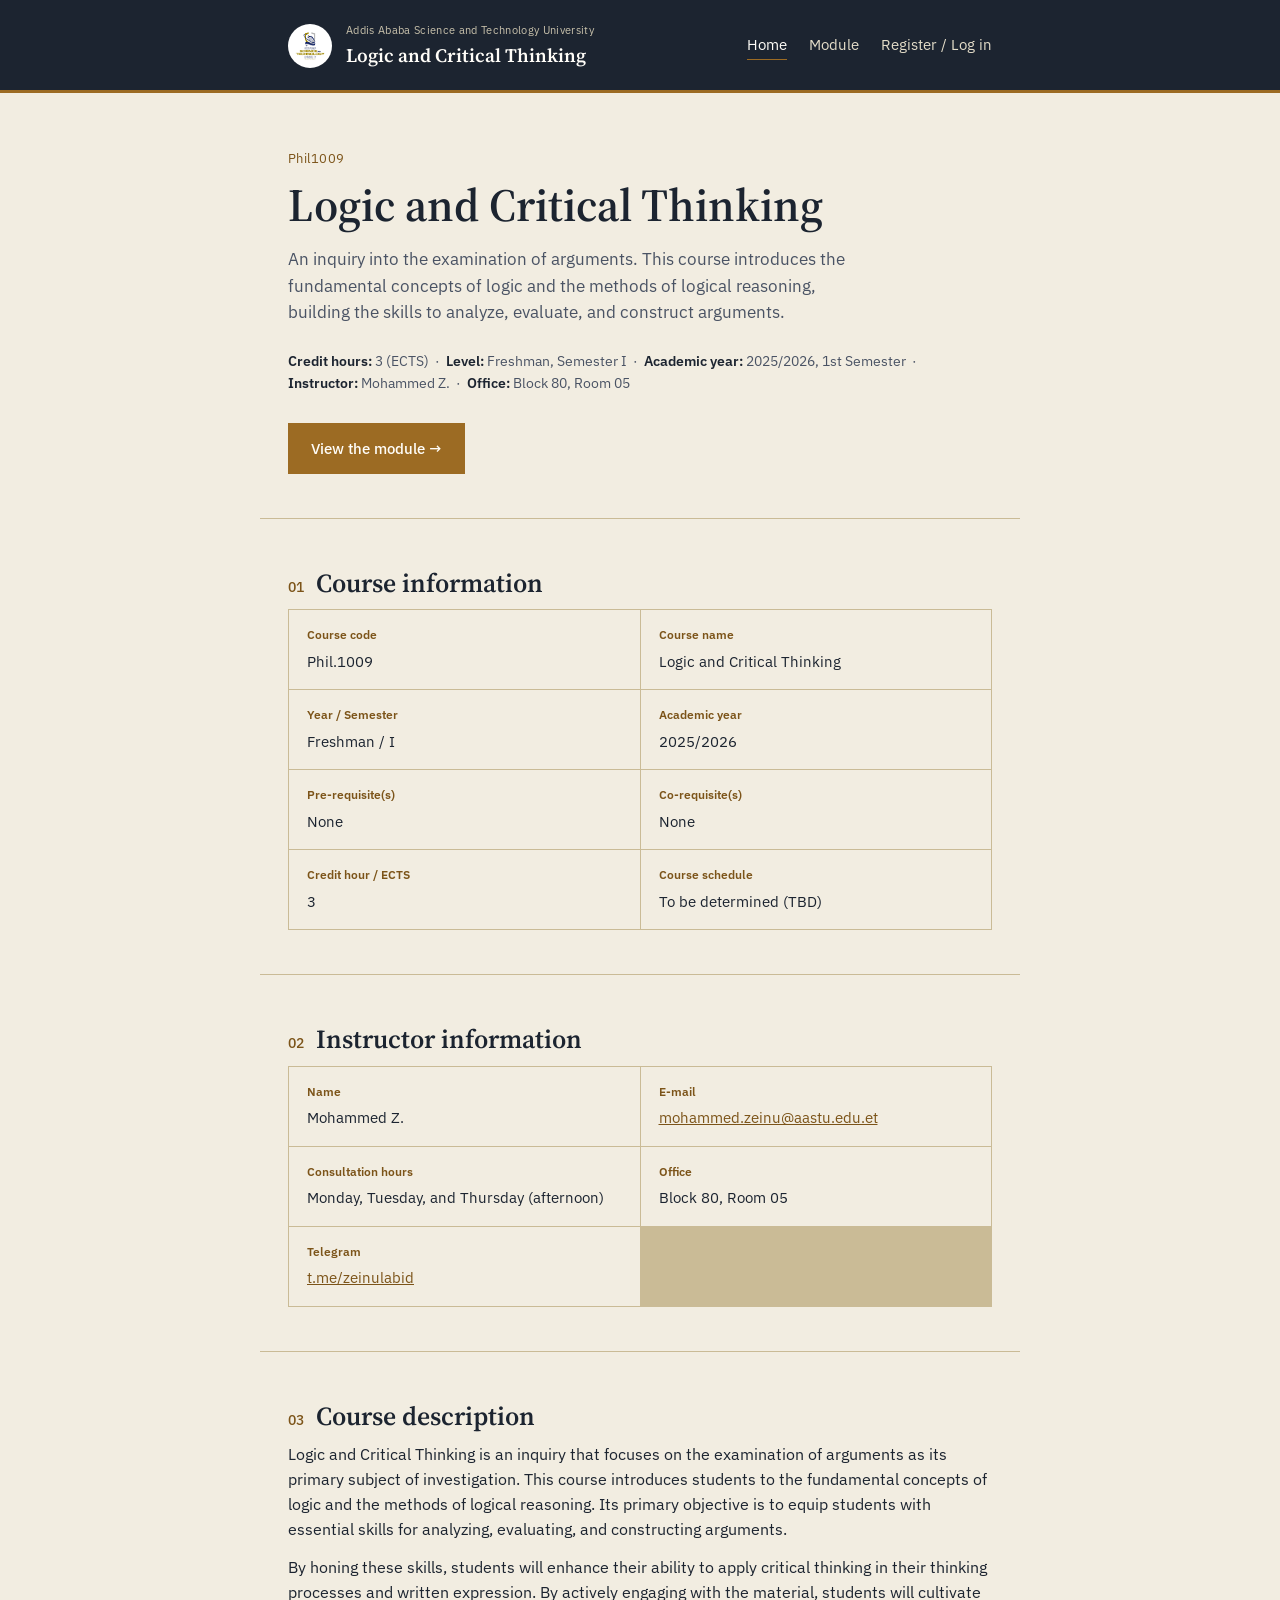
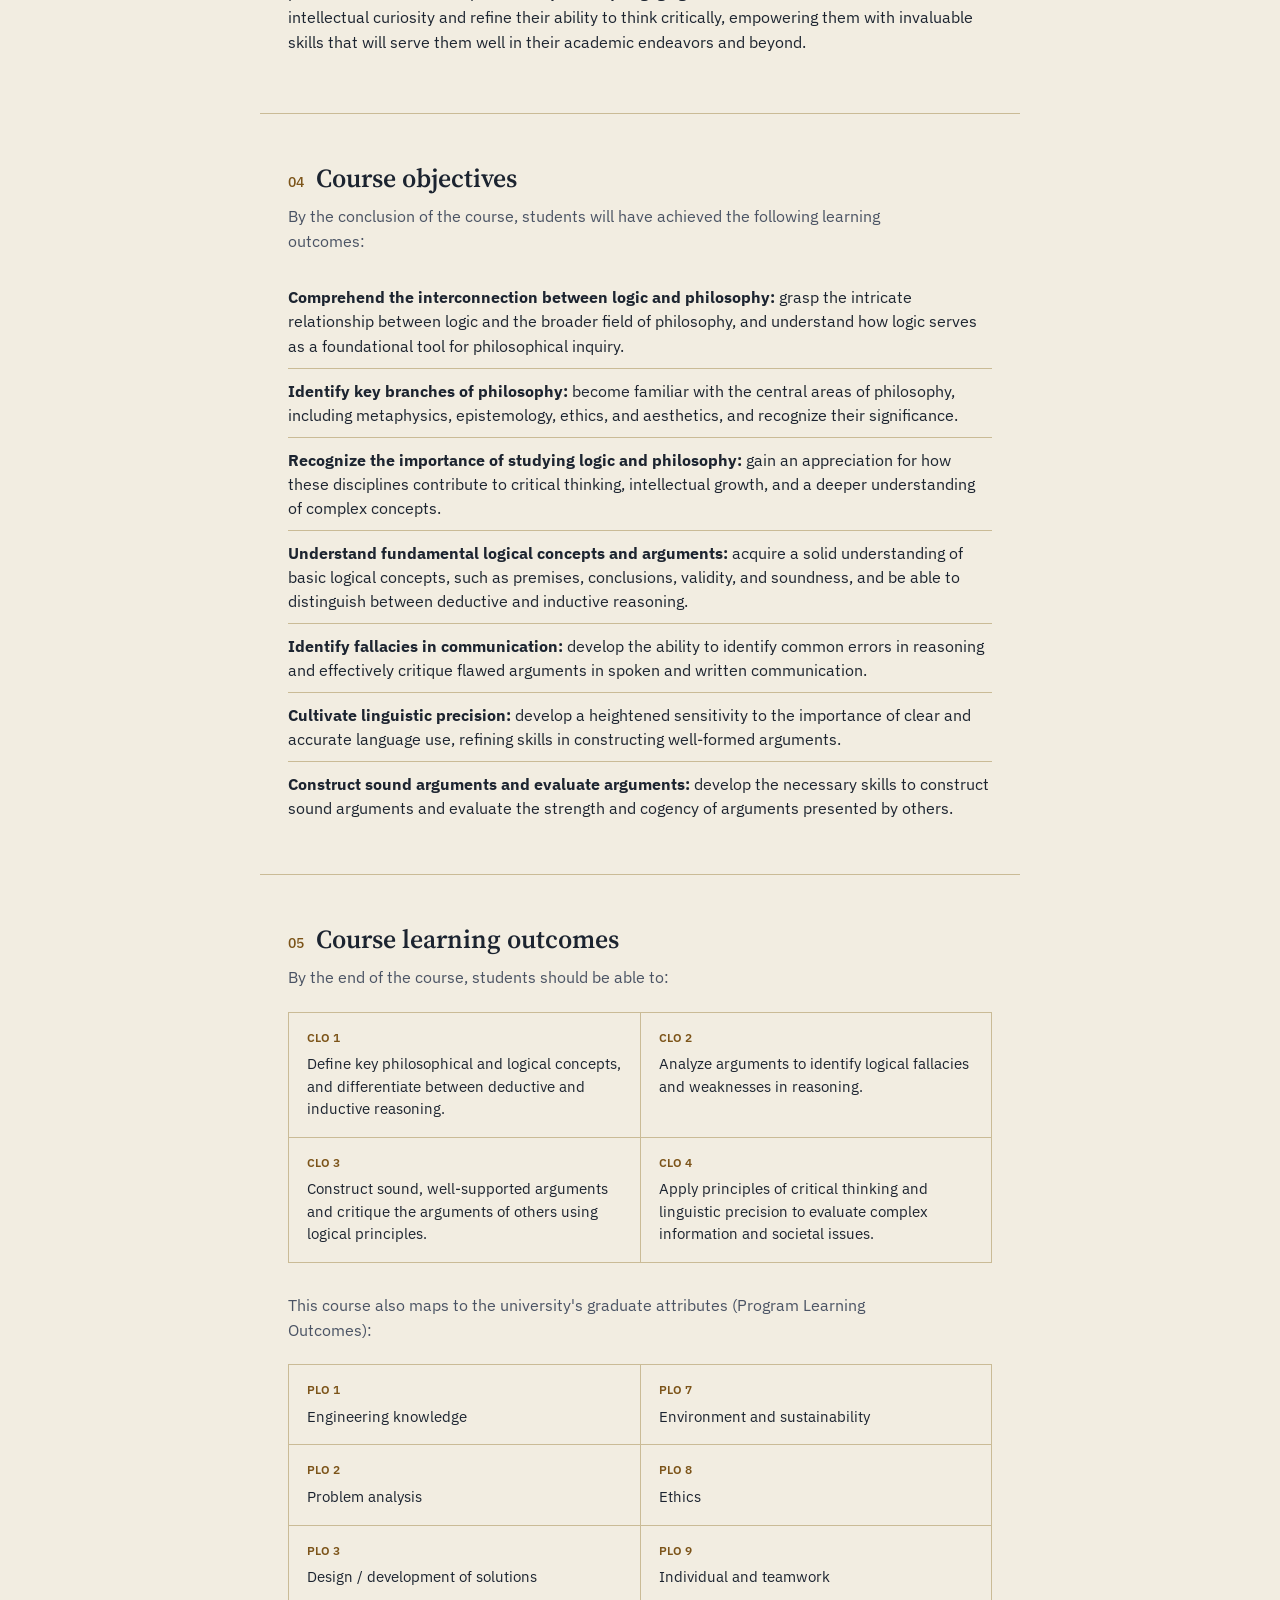
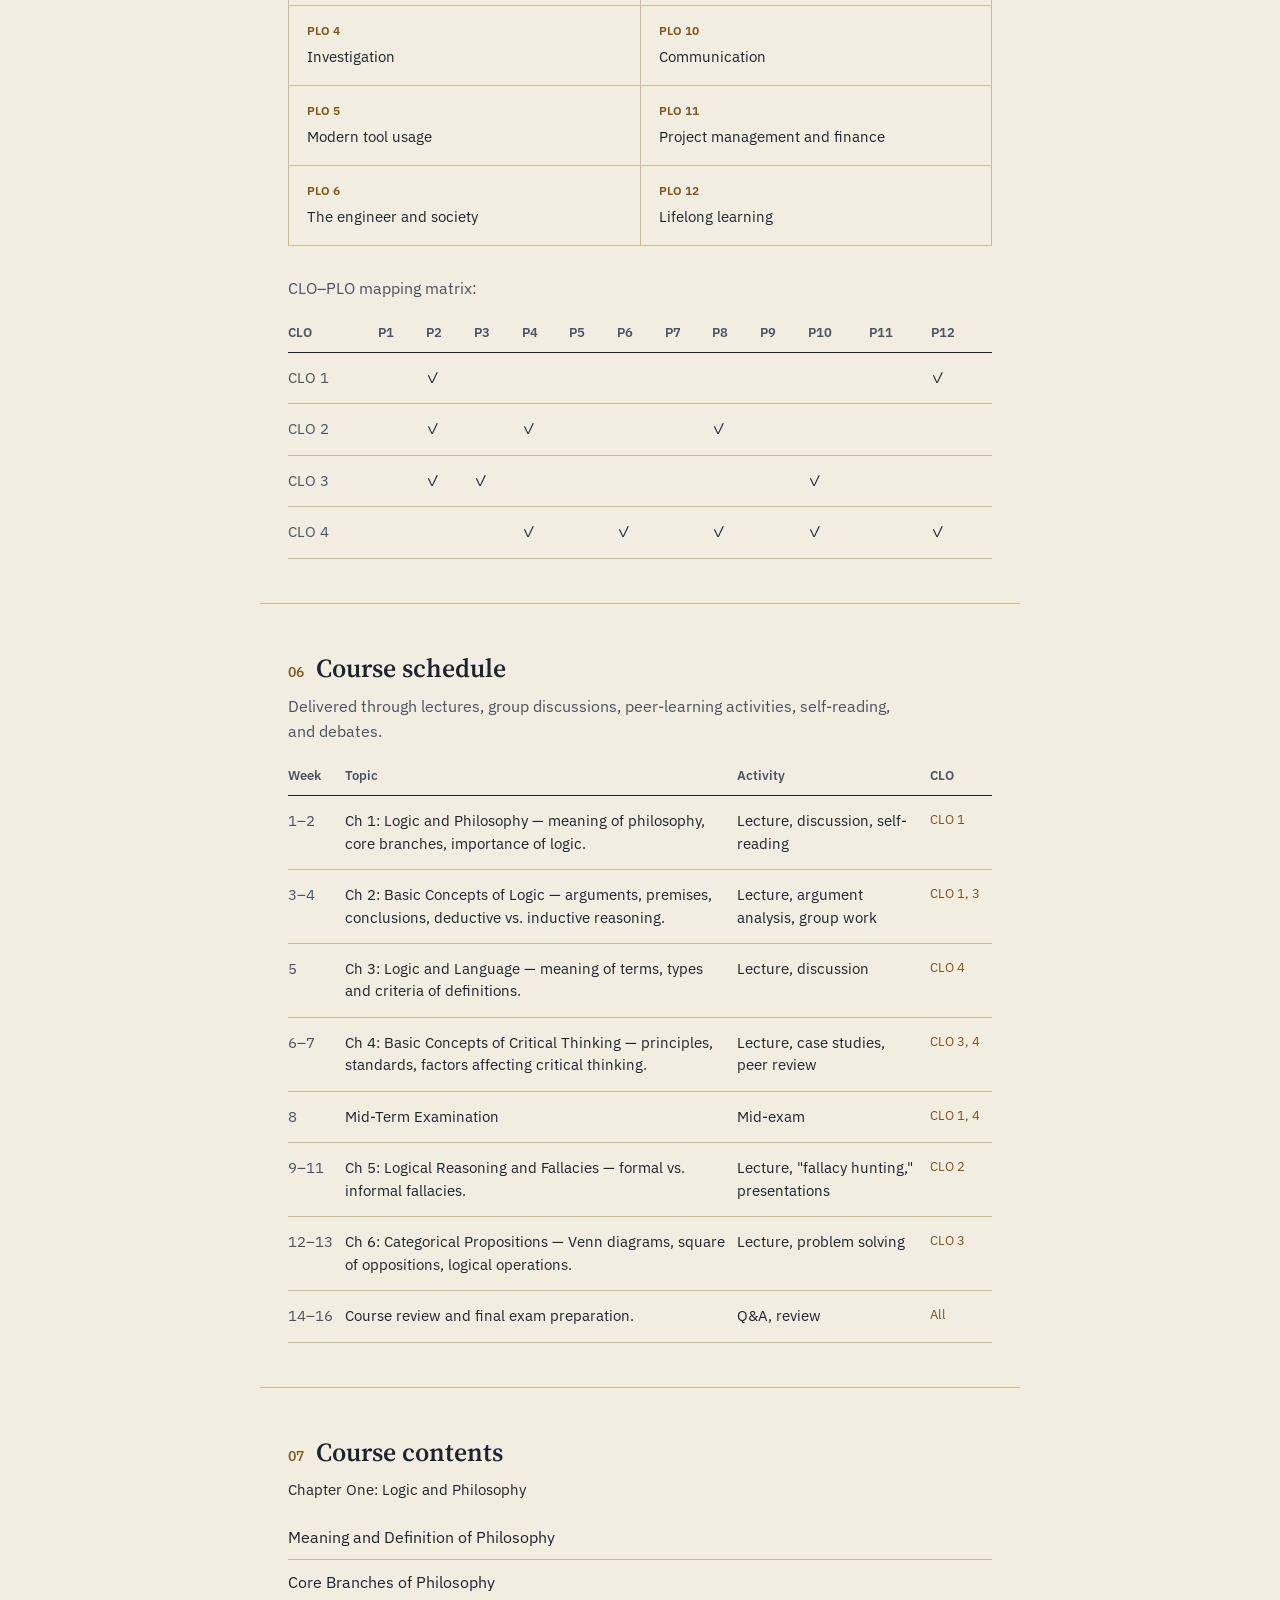
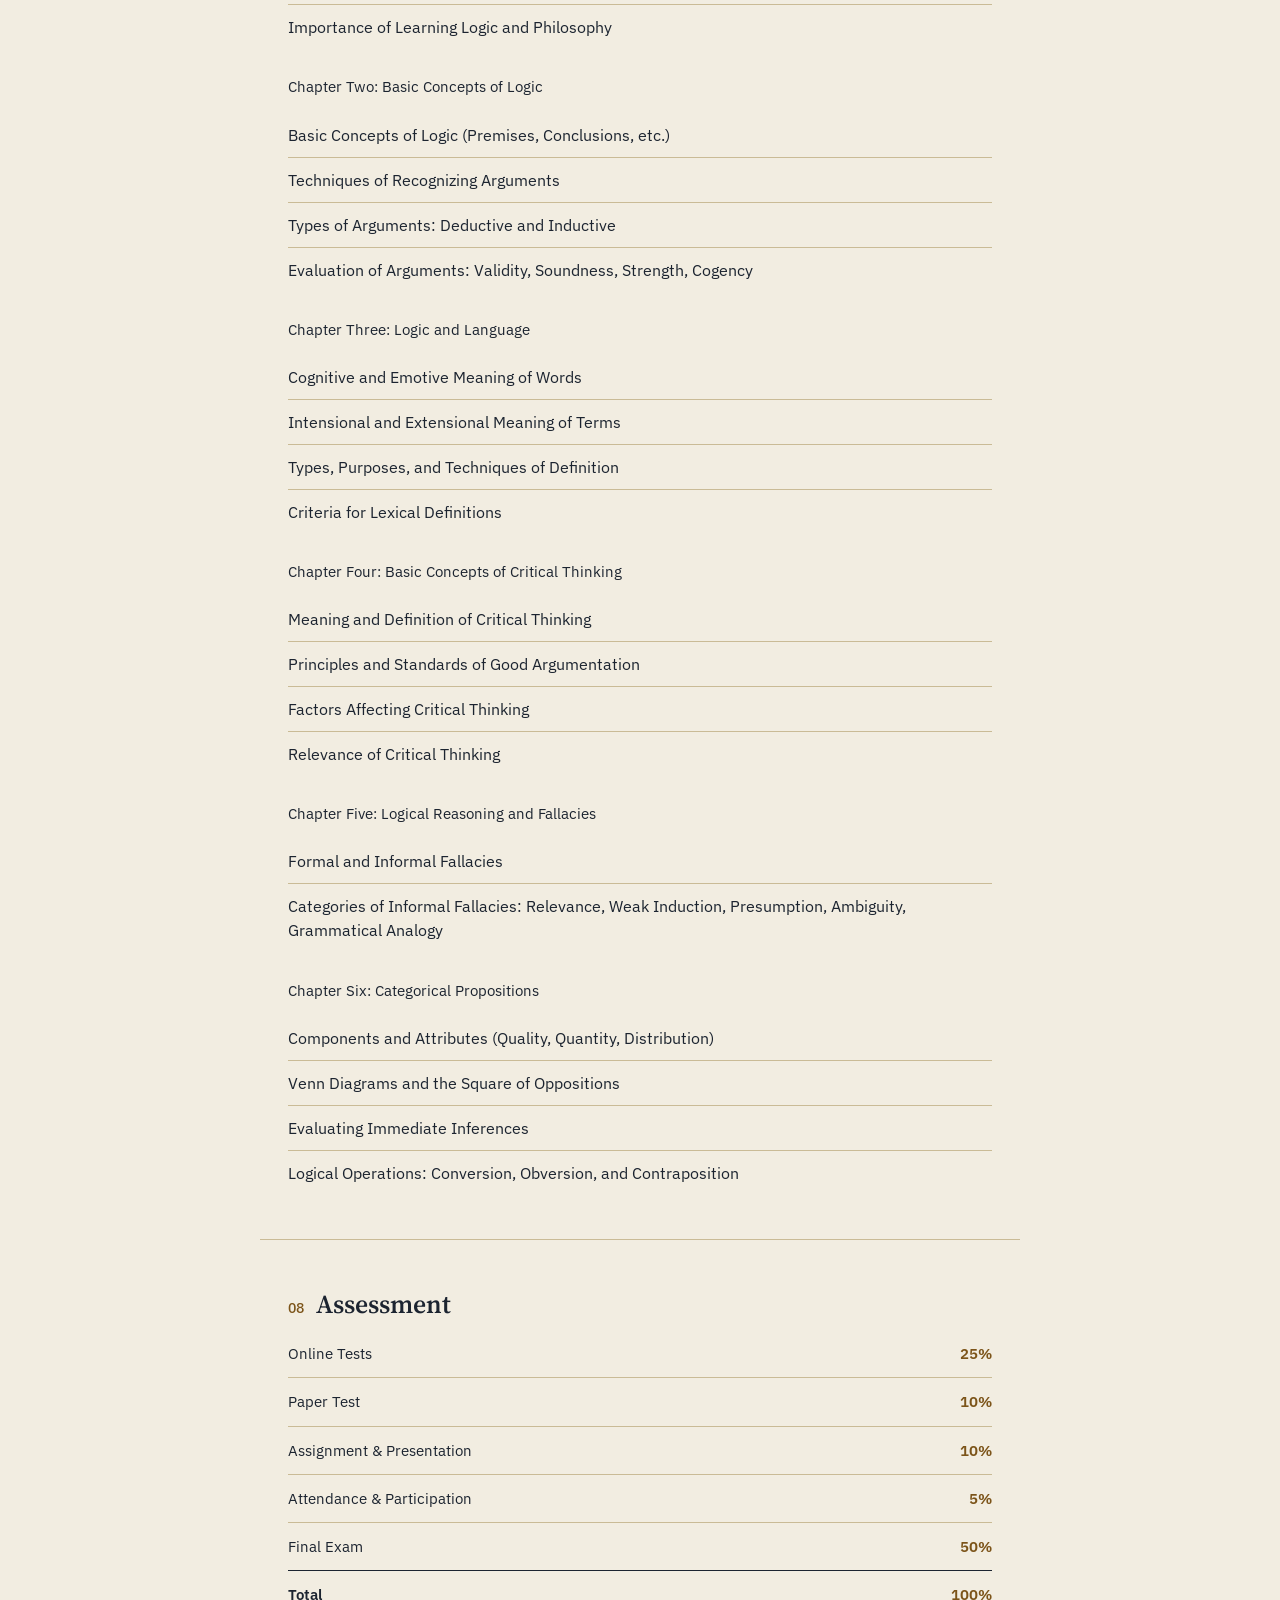
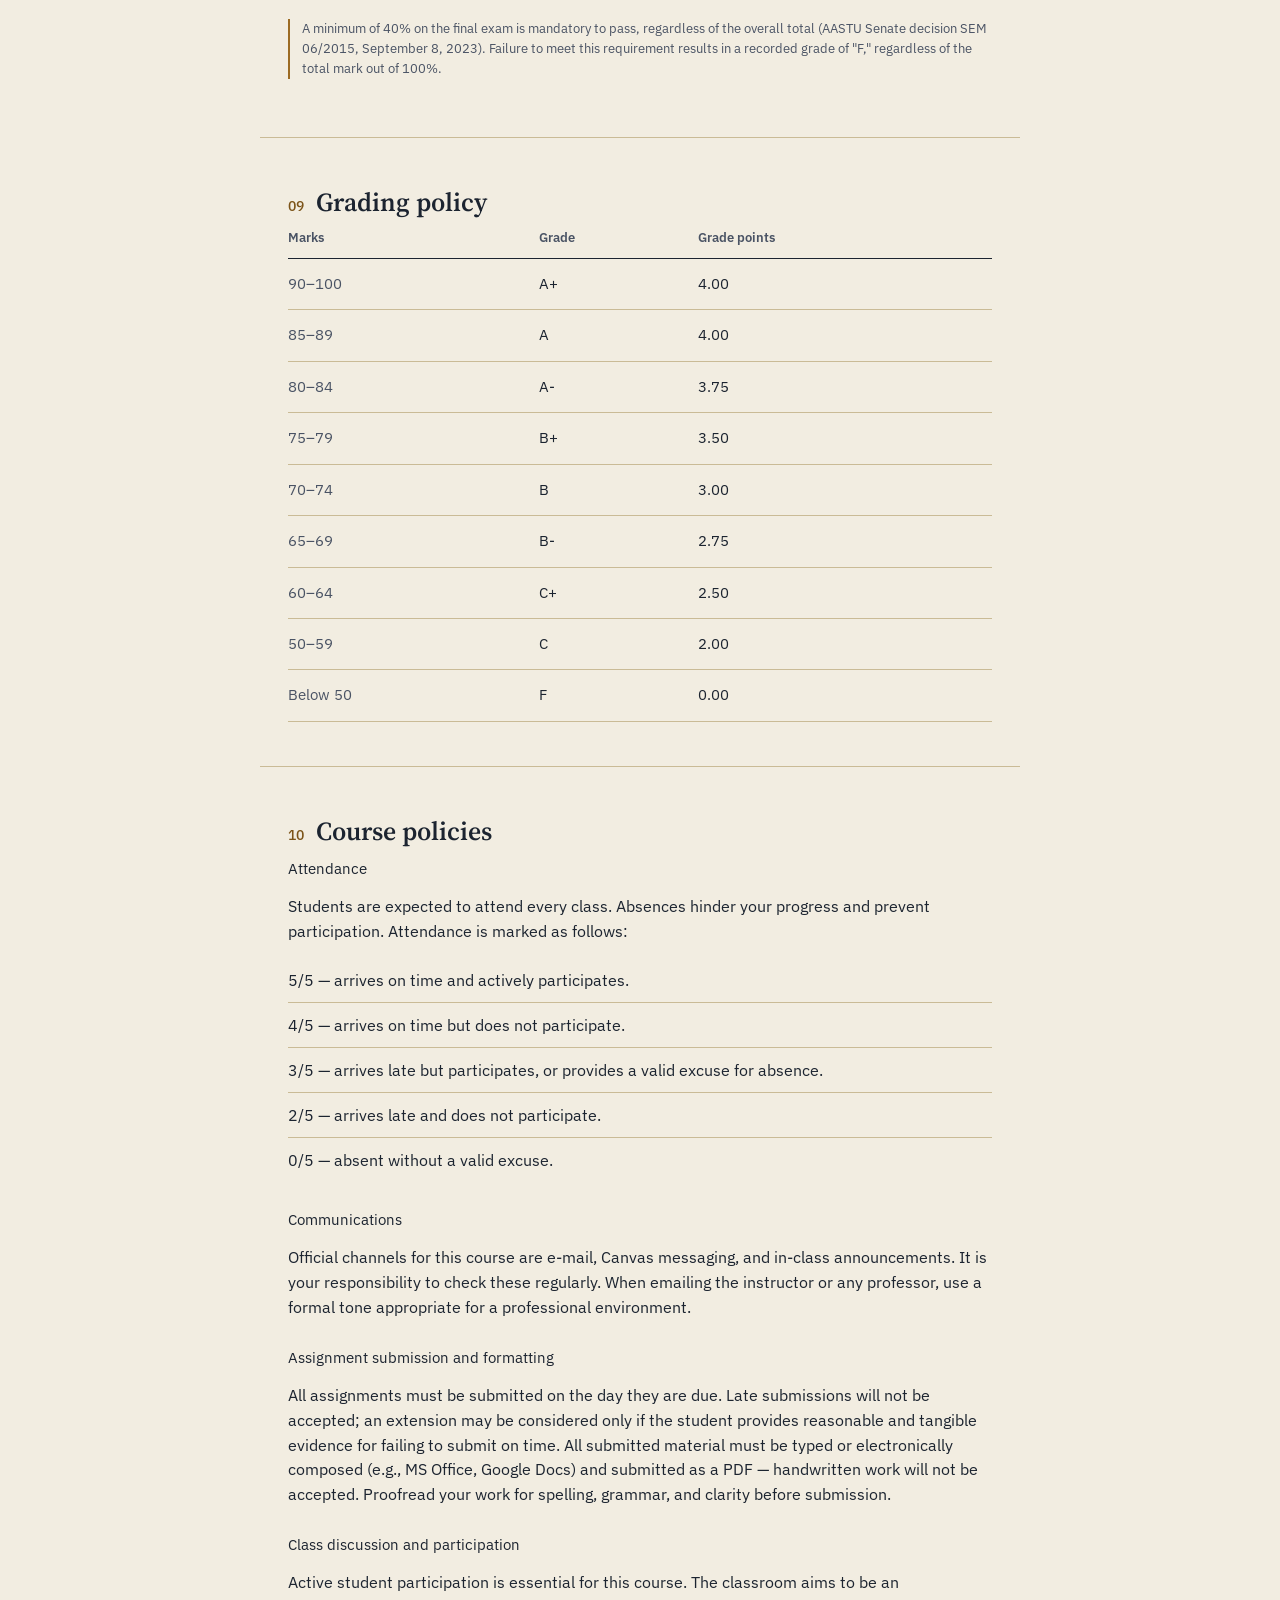
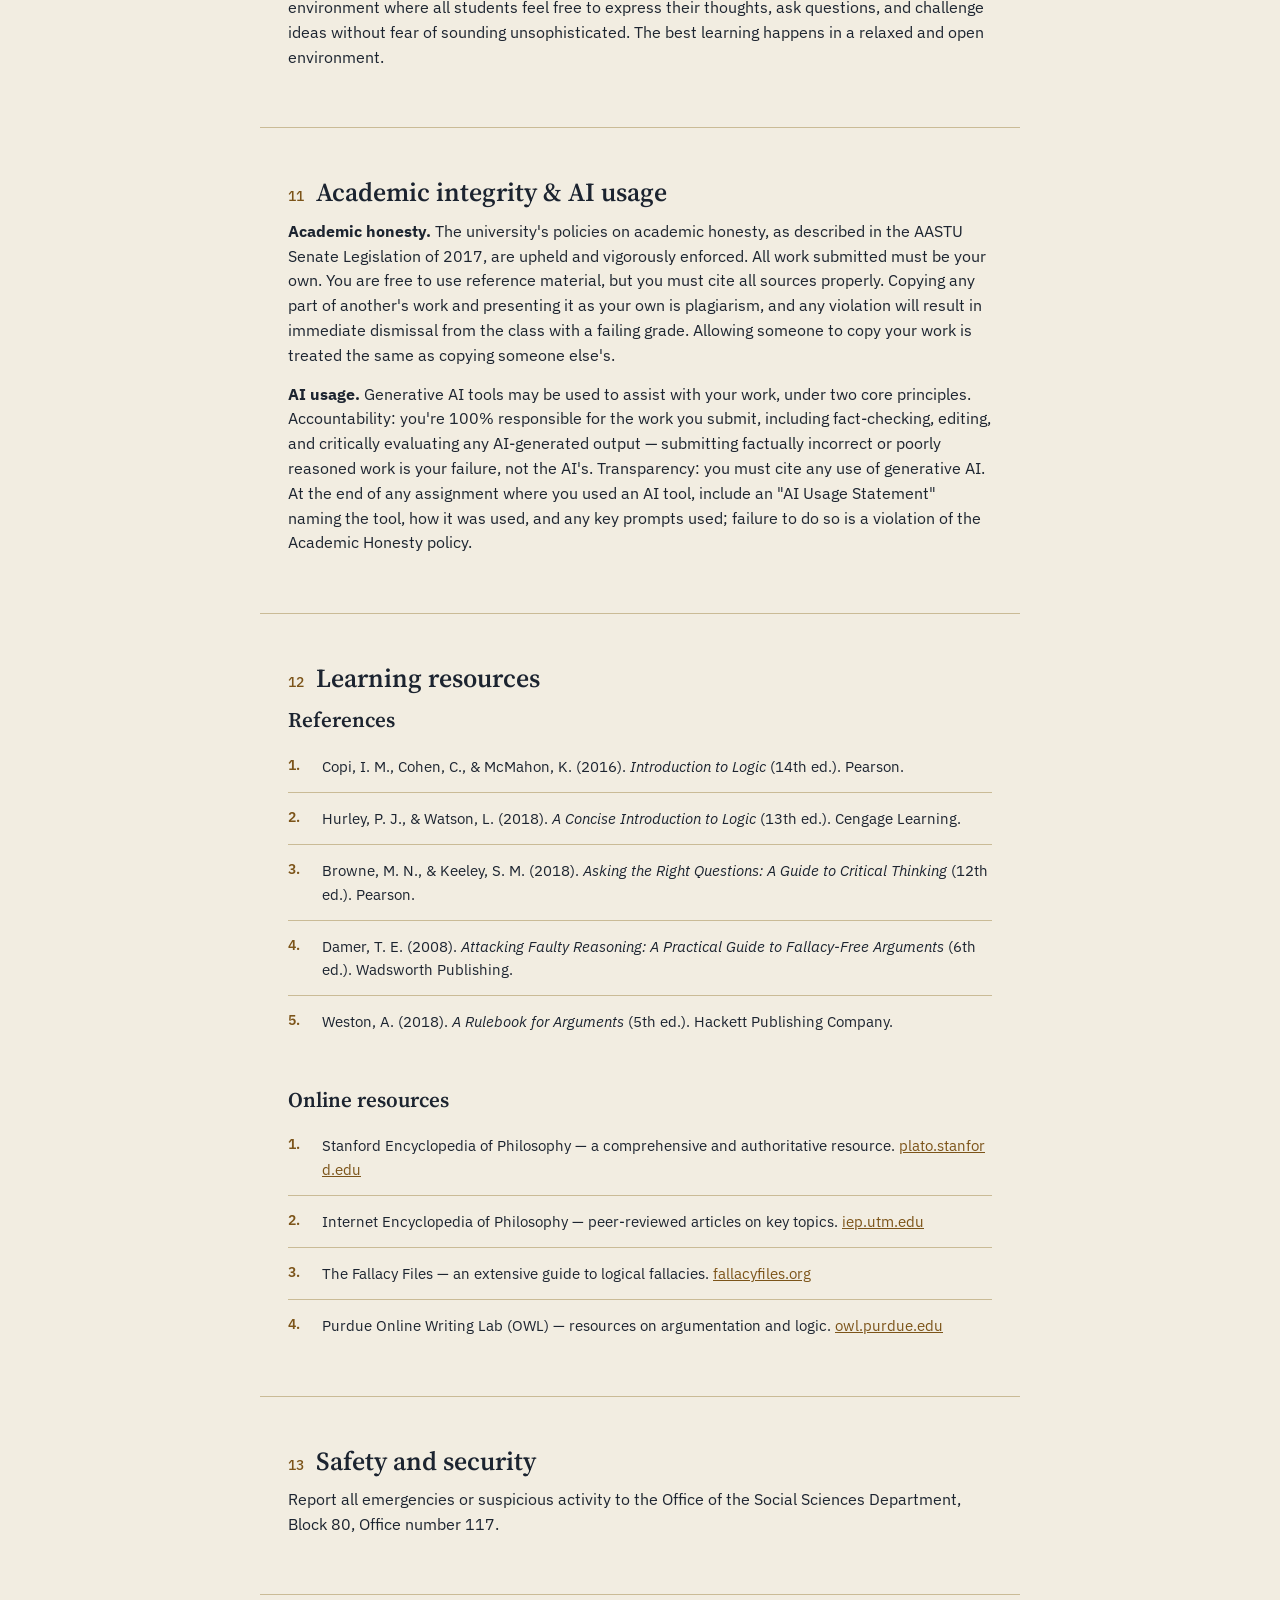
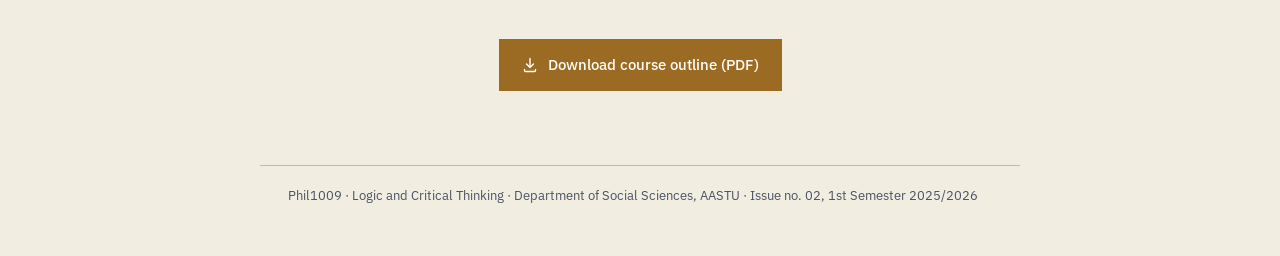
==== index.html @ caa7219e "Update site" ====
<!DOCTYPE html>
<html lang="en">
<head>
<meta charset="UTF-8">
<meta name="viewport" content="width=device-width, initial-scale=1.0">
<title>Phil1009 — Logic and Critical Thinking</title>
<link rel="stylesheet" href="style.css">
</head>
<body>

<header class="site">
  <div class="header-inner">
    <div class="brand">
      <img class="seal" src="logo.jpg" alt="Addis Ababa Science and Technology University logo">
      <div class="brand-text">
        <p class="university">Addis Ababa Science and Technology University</p>
        <p class="course">Logic and Critical Thinking</p>
      </div>
    </div>
    <nav class="site">
      <a href="index.html" class="current">Home</a>
      <a href="module.html">Module</a>
      <a href="account.html">Register / Log in</a>
    </nav>
  </div>
</header>

<main>
  <section class="hero wrap">
    <p class="code">Phil1009</p>
    <h1>Logic and Critical Thinking</h1>
    <p class="lede">An inquiry into the examination of arguments. This course introduces the fundamental concepts of logic and the methods of logical reasoning, building the skills to analyze, evaluate, and construct arguments.</p>
    <p class="meta-line">
      <strong>Credit hours:</strong> 3 (ECTS) &nbsp;·&nbsp;
      <strong>Level:</strong> Freshman, Semester I &nbsp;·&nbsp;
      <strong>Academic year:</strong> 2025/2026, 1st Semester &nbsp;·&nbsp;
      <strong>Instructor:</strong> Mohammed Z. &nbsp;·&nbsp;
      <strong>Office:</strong> Block 80, Room 05
    </p>
    <a class="btn btn-gold" href="module.html">View the module →</a>
  </section>

  <section class="block wrap">
    <h2><span class="num">01</span> Course information</h2>
    <div class="clo-grid">
      <div class="cell">
        <p class="tag">Course code</p>
        <p>Phil.1009</p>
      </div>
      <div class="cell">
        <p class="tag">Course name</p>
        <p>Logic and Critical Thinking</p>
      </div>
      <div class="cell">
        <p class="tag">Year / Semester</p>
        <p>Freshman / I</p>
      </div>
      <div class="cell">
        <p class="tag">Academic year</p>
        <p>2025/2026</p>
      </div>
      <div class="cell">
        <p class="tag">Pre-requisite(s)</p>
        <p>None</p>
      </div>
      <div class="cell">
        <p class="tag">Co-requisite(s)</p>
        <p>None</p>
      </div>
      <div class="cell">
        <p class="tag">Credit hour / ECTS</p>
        <p>3</p>
      </div>
      <div class="cell">
        <p class="tag">Course schedule</p>
        <p>To be determined (TBD)</p>
      </div>
    </div>
  </section>

  <section class="block wrap">
    <h2><span class="num">02</span> Instructor information</h2>
    <div class="clo-grid">
      <div class="cell">
        <p class="tag">Name</p>
        <p>Mohammed Z.</p>
      </div>
      <div class="cell">
        <p class="tag">E-mail</p>
        <p><a href="mailto:mohammed.zeinu@aastu.edu.et">mohammed.zeinu@aastu.edu.et</a></p>
      </div>
      <div class="cell">
        <p class="tag">Consultation hours</p>
        <p>Monday, Tuesday, and Thursday (afternoon)</p>
      </div>
      <div class="cell">
        <p class="tag">Office</p>
        <p>Block 80, Room 05</p>
      </div>
      <div class="cell">
        <p class="tag">Telegram</p>
        <p><a href="https://t.me/zeinulabid" target="_blank" rel="noopener">t.me/zeinulabid</a></p>
      </div>
    </div>
  </section>

  <section class="block wrap">
    <h2><span class="num">03</span> Course description</h2>
    <p>Logic and Critical Thinking is an inquiry that focuses on the examination of arguments as its primary subject of investigation. This course introduces students to the fundamental concepts of logic and the methods of logical reasoning. Its primary objective is to equip students with essential skills for analyzing, evaluating, and constructing arguments.</p>
    <p>By honing these skills, students will enhance their ability to apply critical thinking in their thinking processes and written expression. By actively engaging with the material, students will cultivate intellectual curiosity and refine their ability to think critically, empowering them with invaluable skills that will serve them well in their academic endeavors and beyond.</p>
  </section>

  <section class="block wrap">
    <h2><span class="num">04</span> Course objectives</h2>
    <p class="intro">By the conclusion of the course, students will have achieved the following learning outcomes:</p>
    <ul class="plain">
      <li><strong>Comprehend the interconnection between logic and philosophy:</strong> grasp the intricate relationship between logic and the broader field of philosophy, and understand how logic serves as a foundational tool for philosophical inquiry.</li>
      <li><strong>Identify key branches of philosophy:</strong> become familiar with the central areas of philosophy, including metaphysics, epistemology, ethics, and aesthetics, and recognize their significance.</li>
      <li><strong>Recognize the importance of studying logic and philosophy:</strong> gain an appreciation for how these disciplines contribute to critical thinking, intellectual growth, and a deeper understanding of complex concepts.</li>
      <li><strong>Understand fundamental logical concepts and arguments:</strong> acquire a solid understanding of basic logical concepts, such as premises, conclusions, validity, and soundness, and be able to distinguish between deductive and inductive reasoning.</li>
      <li><strong>Identify fallacies in communication:</strong> develop the ability to identify common errors in reasoning and effectively critique flawed arguments in spoken and written communication.</li>
      <li><strong>Cultivate linguistic precision:</strong> develop a heightened sensitivity to the importance of clear and accurate language use, refining skills in constructing well-formed arguments.</li>
      <li><strong>Construct sound arguments and evaluate arguments:</strong> develop the necessary skills to construct sound arguments and evaluate the strength and cogency of arguments presented by others.</li>
    </ul>
  </section>

  <section class="block wrap">
    <h2><span class="num">05</span> Course learning outcomes</h2>
    <p class="intro">By the end of the course, students should be able to:</p>
    <div class="clo-grid">
      <div class="cell">
        <p class="tag">CLO 1</p>
        <p>Define key philosophical and logical concepts, and differentiate between deductive and inductive reasoning.</p>
      </div>
      <div class="cell">
        <p class="tag">CLO 2</p>
        <p>Analyze arguments to identify logical fallacies and weaknesses in reasoning.</p>
      </div>
      <div class="cell">
        <p class="tag">CLO 3</p>
        <p>Construct sound, well-supported arguments and critique the arguments of others using logical principles.</p>
      </div>
      <div class="cell">
        <p class="tag">CLO 4</p>
        <p>Apply principles of critical thinking and linguistic precision to evaluate complex information and societal issues.</p>
      </div>
    </div>

    <p class="intro" style="margin-top: 30px;">This course also maps to the university's graduate attributes (Program Learning Outcomes):</p>
    <div class="clo-grid">
      <div class="cell">
        <p class="tag">PLO 1</p>
        <p>Engineering knowledge</p>
      </div>
      <div class="cell">
        <p class="tag">PLO 7</p>
        <p>Environment and sustainability</p>
      </div>
      <div class="cell">
        <p class="tag">PLO 2</p>
        <p>Problem analysis</p>
      </div>
      <div class="cell">
        <p class="tag">PLO 8</p>
        <p>Ethics</p>
      </div>
      <div class="cell">
        <p class="tag">PLO 3</p>
        <p>Design / development of solutions</p>
      </div>
      <div class="cell">
        <p class="tag">PLO 9</p>
        <p>Individual and teamwork</p>
      </div>
      <div class="cell">
        <p class="tag">PLO 4</p>
        <p>Investigation</p>
      </div>
      <div class="cell">
        <p class="tag">PLO 10</p>
        <p>Communication</p>
      </div>
      <div class="cell">
        <p class="tag">PLO 5</p>
        <p>Modern tool usage</p>
      </div>
      <div class="cell">
        <p class="tag">PLO 11</p>
        <p>Project management and finance</p>
      </div>
      <div class="cell">
        <p class="tag">PLO 6</p>
        <p>The engineer and society</p>
      </div>
      <div class="cell">
        <p class="tag">PLO 12</p>
        <p>Lifelong learning</p>
      </div>
    </div>

    <p class="intro" style="margin-top: 30px;">CLO–PLO mapping matrix:</p>
    <div class="sched-scroll">
      <table class="sched">
        <thead>
          <tr><th>CLO</th><th>P1</th><th>P2</th><th>P3</th><th>P4</th><th>P5</th><th>P6</th><th>P7</th><th>P8</th><th>P9</th><th>P10</th><th>P11</th><th>P12</th></tr>
        </thead>
        <tbody>
          <tr><td class="wk">CLO 1</td><td></td><td>✓</td><td></td><td></td><td></td><td></td><td></td><td></td><td></td><td></td><td></td><td>✓</td></tr>
          <tr><td class="wk">CLO 2</td><td></td><td>✓</td><td></td><td>✓</td><td></td><td></td><td></td><td>✓</td><td></td><td></td><td></td><td></td></tr>
          <tr><td class="wk">CLO 3</td><td></td><td>✓</td><td>✓</td><td></td><td></td><td></td><td></td><td></td><td></td><td>✓</td><td></td><td></td></tr>
          <tr><td class="wk">CLO 4</td><td></td><td></td><td></td><td>✓</td><td></td><td>✓</td><td></td><td>✓</td><td></td><td>✓</td><td></td><td>✓</td></tr>
        </tbody>
      </table>
    </div>
  </section>

  <section class="block wrap">
    <h2><span class="num">06</span> Course schedule</h2>
    <p class="intro">Delivered through lectures, group discussions, peer-learning activities, self-reading, and debates.</p>
    <div class="sched-scroll">
      <table class="sched">
        <thead>
          <tr><th>Week</th><th>Topic</th><th>Activity</th><th>CLO</th></tr>
        </thead>
        <tbody>
          <tr><td class="wk">1–2</td><td>Ch 1: Logic and Philosophy — meaning of philosophy, core branches, importance of logic.</td><td>Lecture, discussion, self-reading</td><td class="clo">CLO 1</td></tr>
          <tr><td class="wk">3–4</td><td>Ch 2: Basic Concepts of Logic — arguments, premises, conclusions, deductive vs. inductive reasoning.</td><td>Lecture, argument analysis, group work</td><td class="clo">CLO 1, 3</td></tr>
          <tr><td class="wk">5</td><td>Ch 3: Logic and Language — meaning of terms, types and criteria of definitions.</td><td>Lecture, discussion</td><td class="clo">CLO 4</td></tr>
          <tr><td class="wk">6–7</td><td>Ch 4: Basic Concepts of Critical Thinking — principles, standards, factors affecting critical thinking.</td><td>Lecture, case studies, peer review</td><td class="clo">CLO 3, 4</td></tr>
          <tr><td class="wk">8</td><td>Mid-Term Examination</td><td>Mid-exam</td><td class="clo">CLO 1, 4</td></tr>
          <tr><td class="wk">9–11</td><td>Ch 5: Logical Reasoning and Fallacies — formal vs. informal fallacies.</td><td>Lecture, "fallacy hunting," presentations</td><td class="clo">CLO 2</td></tr>
          <tr><td class="wk">12–13</td><td>Ch 6: Categorical Propositions — Venn diagrams, square of oppositions, logical operations.</td><td>Lecture, problem solving</td><td class="clo">CLO 3</td></tr>
          <tr><td class="wk">14–16</td><td>Course review and final exam preparation.</td><td>Q&amp;A, review</td><td class="clo">All</td></tr>
        </tbody>
      </table>
    </div>
  </section>

  <section class="block wrap">
    <h2><span class="num">07</span> Course contents</h2>

    <div style="margin-bottom: 26px;">
      <p class="tag" style="font-size: 15px;">Chapter One: Logic and Philosophy</p>
      <ul class="plain">
        <li>Meaning and Definition of Philosophy</li>
        <li>Core Branches of Philosophy</li>
        <li>Importance of Learning Logic and Philosophy</li>
      </ul>
    </div>

    <div style="margin-bottom: 26px;">
      <p class="tag" style="font-size: 15px;">Chapter Two: Basic Concepts of Logic</p>
      <ul class="plain">
        <li>Basic Concepts of Logic (Premises, Conclusions, etc.)</li>
        <li>Techniques of Recognizing Arguments</li>
        <li>Types of Arguments: Deductive and Inductive</li>
        <li>Evaluation of Arguments: Validity, Soundness, Strength, Cogency</li>
      </ul>
    </div>

    <div style="margin-bottom: 26px;">
      <p class="tag" style="font-size: 15px;">Chapter Three: Logic and Language</p>
      <ul class="plain">
        <li>Cognitive and Emotive Meaning of Words</li>
        <li>Intensional and Extensional Meaning of Terms</li>
        <li>Types, Purposes, and Techniques of Definition</li>
        <li>Criteria for Lexical Definitions</li>
      </ul>
    </div>

    <div style="margin-bottom: 26px;">
      <p class="tag" style="font-size: 15px;">Chapter Four: Basic Concepts of Critical Thinking</p>
      <ul class="plain">
        <li>Meaning and Definition of Critical Thinking</li>
        <li>Principles and Standards of Good Argumentation</li>
        <li>Factors Affecting Critical Thinking</li>
        <li>Relevance of Critical Thinking</li>
      </ul>
    </div>

    <div style="margin-bottom: 26px;">
      <p class="tag" style="font-size: 15px;">Chapter Five: Logical Reasoning and Fallacies</p>
      <ul class="plain">
        <li>Formal and Informal Fallacies</li>
        <li>Categories of Informal Fallacies: Relevance, Weak Induction, Presumption, Ambiguity, Grammatical Analogy</li>
      </ul>
    </div>

    <div>
      <p class="tag" style="font-size: 15px;">Chapter Six: Categorical Propositions</p>
      <ul class="plain">
        <li>Components and Attributes (Quality, Quantity, Distribution)</li>
        <li>Venn Diagrams and the Square of Oppositions</li>
        <li>Evaluating Immediate Inferences</li>
        <li>Logical Operations: Conversion, Obversion, and Contraposition</li>
      </ul>
    </div>
  </section>

  <section class="block wrap">
    <h2><span class="num">08</span> Assessment</h2>
    <ul class="assess-list">
      <li class="assess-row"><span>Online Tests</span><span class="weight">25%</span></li>
      <li class="assess-row"><span>Paper Test</span><span class="weight">10%</span></li>
      <li class="assess-row"><span>Assignment &amp; Presentation</span><span class="weight">10%</span></li>
      <li class="assess-row"><span>Attendance &amp; Participation</span><span class="weight">5%</span></li>
      <li class="assess-row"><span>Final Exam</span><span class="weight">50%</span></li>
      <li class="assess-row" style="font-weight: 600; border-top: 1px solid var(--ink);"><span>Total</span><span class="weight">100%</span></li>
    </ul>
    <p class="note">A minimum of 40% on the final exam is mandatory to pass, regardless of the overall total (AASTU Senate decision SEM 06/2015, September 8, 2023). Failure to meet this requirement results in a recorded grade of "F," regardless of the total mark out of 100%.</p>
  </section>

  <section class="block wrap">
    <h2><span class="num">09</span> Grading policy</h2>
    <table class="sched">
      <thead>
        <tr><th>Marks</th><th>Grade</th><th>Grade points</th></tr>
      </thead>
      <tbody>
        <tr><td class="wk">90–100</td><td>A+</td><td>4.00</td></tr>
        <tr><td class="wk">85–89</td><td>A</td><td>4.00</td></tr>
        <tr><td class="wk">80–84</td><td>A-</td><td>3.75</td></tr>
        <tr><td class="wk">75–79</td><td>B+</td><td>3.50</td></tr>
        <tr><td class="wk">70–74</td><td>B</td><td>3.00</td></tr>
        <tr><td class="wk">65–69</td><td>B-</td><td>2.75</td></tr>
        <tr><td class="wk">60–64</td><td>C+</td><td>2.50</td></tr>
        <tr><td class="wk">50–59</td><td>C</td><td>2.00</td></tr>
        <tr><td class="wk">Below 50</td><td>F</td><td>0.00</td></tr>
      </tbody>
    </table>
  </section>

  <section class="block wrap">
    <h2><span class="num">10</span> Course policies</h2>

    <div style="margin-bottom: 26px;">
      <p class="tag" style="font-size: 15px;">Attendance</p>
      <p>Students are expected to attend every class. Absences hinder your progress and prevent participation. Attendance is marked as follows:</p>
      <ul class="plain">
        <li>5/5 — arrives on time and actively participates.</li>
        <li>4/5 — arrives on time but does not participate.</li>
        <li>3/5 — arrives late but participates, or provides a valid excuse for absence.</li>
        <li>2/5 — arrives late and does not participate.</li>
        <li>0/5 — absent without a valid excuse.</li>
      </ul>
    </div>

    <div style="margin-bottom: 26px;">
      <p class="tag" style="font-size: 15px;">Communications</p>
      <p>Official channels for this course are e-mail, Canvas messaging, and in-class announcements. It is your responsibility to check these regularly. When emailing the instructor or any professor, use a formal tone appropriate for a professional environment.</p>
    </div>

    <div style="margin-bottom: 26px;">
      <p class="tag" style="font-size: 15px;">Assignment submission and formatting</p>
      <p>All assignments must be submitted on the day they are due. Late submissions will not be accepted; an extension may be considered only if the student provides reasonable and tangible evidence for failing to submit on time. All submitted material must be typed or electronically composed (e.g., MS Office, Google Docs) and submitted as a PDF — handwritten work will not be accepted. Proofread your work for spelling, grammar, and clarity before submission.</p>
    </div>

    <div>
      <p class="tag" style="font-size: 15px;">Class discussion and participation</p>
      <p>Active student participation is essential for this course. The classroom aims to be an environment where all students feel free to express their thoughts, ask questions, and challenge ideas without fear of sounding unsophisticated. The best learning happens in a relaxed and open environment.</p>
    </div>
  </section>

  <section class="block wrap">
    <h2><span class="num">11</span> Academic integrity &amp; AI usage</h2>
    <p><strong>Academic honesty.</strong> The university's policies on academic honesty, as described in the AASTU Senate Legislation of 2017, are upheld and vigorously enforced. All work submitted must be your own. You are free to use reference material, but you must cite all sources properly. Copying any part of another's work and presenting it as your own is plagiarism, and any violation will result in immediate dismissal from the class with a failing grade. Allowing someone to copy your work is treated the same as copying someone else's.</p>
    <p><strong>AI usage.</strong> Generative AI tools may be used to assist with your work, under two core principles. Accountability: you're 100% responsible for the work you submit, including fact-checking, editing, and critically evaluating any AI-generated output — submitting factually incorrect or poorly reasoned work is your failure, not the AI's. Transparency: you must cite any use of generative AI. At the end of any assignment where you used an AI tool, include an "AI Usage Statement" naming the tool, how it was used, and any key prompts used; failure to do so is a violation of the Academic Honesty policy.</p>
  </section>

  <section class="block wrap">
    <h2><span class="num">12</span> Learning resources</h2>

    <div class="ref-group">
      <h2>References</h2>
      <ol class="ref-list">
        <li>Copi, I. M., Cohen, C., &amp; McMahon, K. (2016). <em>Introduction to Logic</em> (14th ed.). Pearson.</li>
        <li>Hurley, P. J., &amp; Watson, L. (2018). <em>A Concise Introduction to Logic</em> (13th ed.). Cengage Learning.</li>
        <li>Browne, M. N., &amp; Keeley, S. M. (2018). <em>Asking the Right Questions: A Guide to Critical Thinking</em> (12th ed.). Pearson.</li>
        <li>Damer, T. E. (2008). <em>Attacking Faulty Reasoning: A Practical Guide to Fallacy-Free Arguments</em> (6th ed.). Wadsworth Publishing.</li>
        <li>Weston, A. (2018). <em>A Rulebook for Arguments</em> (5th ed.). Hackett Publishing Company.</li>
      </ol>
    </div>

    <div class="ref-group" style="margin-bottom: 0;">
      <h2>Online resources</h2>
      <ol class="ref-list">
        <li>Stanford Encyclopedia of Philosophy — a comprehensive and authoritative resource. <a href="https://plato.stanford.edu/" target="_blank" rel="noopener">plato.stanford.edu</a></li>
        <li>Internet Encyclopedia of Philosophy — peer-reviewed articles on key topics. <a href="https://iep.utm.edu/" target="_blank" rel="noopener">iep.utm.edu</a></li>
        <li>The Fallacy Files — an extensive guide to logical fallacies. <a href="https://www.fallacyfiles.org/" target="_blank" rel="noopener">fallacyfiles.org</a></li>
        <li>Purdue Online Writing Lab (OWL) — resources on argumentation and logic. <a href="https://owl.purdue.edu/" target="_blank" rel="noopener">owl.purdue.edu</a></li>
      </ol>
    </div>
  </section>

  <section class="block wrap">
    <h2><span class="num">13</span> Safety and security</h2>
    <p>Report all emergencies or suspicious activity to the Office of the Social Sciences Department, Block 80, Office number 117.</p>
  </section>

  <section class="block wrap" style="border-bottom: none; text-align: center;">
    <a class="btn btn-gold" href="assets/Phil1009_Course_Outline.pdf" download>
      <svg width="16" height="16" viewBox="0 0 16 16" fill="none"><path d="M8 1.5V10.5M8 10.5L4.5 7M8 10.5L11.5 7" stroke="white" stroke-width="1.4" stroke-linecap="round" stroke-linejoin="round"/><path d="M2.5 12.5V13.5C2.5 13.9 2.85 14.5 3.5 14.5H12.5C13.15 14.5 13.5 13.9 13.5 13.5V12.5" stroke="white" stroke-width="1.4" stroke-linecap="round"/></svg>
      Download course outline (PDF)
    </a>
  </section>
</main>

<footer class="site">
  <div class="wrap">
    Phil1009 · Logic and Critical Thinking · Department of Social Sciences, AASTU · Issue no. 02, 1st Semester 2025/2026
  </div>
</footer>

</body>
</html>
---- style.css ----
/* MCiE1012 — Moral and Civic Education
   Design note: the visual language borrows from the syllabus itself —
   numbered sections, hairline rules, a seal mark — rather than a generic
   course-platform look. Navy ink on parchment, one gold accent used
   sparingly for the seal and for primary actions. */

@import url('https://fonts.googleapis.com/css2?family=Source+Serif+4:opsz,wght@8..60,400;8..60,500;8..60,600;8..60,700&family=IBM+Plex+Sans:wght@400;500;600&display=swap');

:root {
  --ink: #1c2430;
  --ink-soft: #4a5364;
  --paper: #f2ede1;
  --paper-deep: #e8e0cd;
  --paper-line: #cabb96;
  --gold: #9c6b23;
  --gold-deep: #7c5419;
  --white: #fffdf8;
  --max: 760px;
  --serif: 'Source Serif 4', Georgia, serif;
  --sans: 'IBM Plex Sans', -apple-system, sans-serif;
}

* { box-sizing: border-box; }

html { scroll-behavior: smooth; }

body {
  margin: 0;
  background: var(--paper);
  color: var(--ink);
  font-family: var(--sans);
  line-height: 1.55;
  -webkit-font-smoothing: antialiased;
}

a { color: var(--gold-deep); }
a:focus-visible, button:focus-visible { outline: 2px solid var(--gold-deep); outline-offset: 3px; }

img { max-width: 100%; display: block; }

.wrap { max-width: var(--max); margin: 0 auto; padding-left: 28px; padding-right: 28px; }

/* ---------- Header ---------- */

header.site {
  background: var(--ink);
  color: var(--paper);
  border-bottom: 3px solid var(--gold);
  position: sticky;
  top: 0;
  z-index: 100;
}

.header-inner {
  max-width: var(--max);
  margin: 0 auto;
  padding: 22px 28px 20px;
  display: flex;
  align-items: center;
  justify-content: space-between;
  gap: 20px;
  flex-wrap: wrap;
}

.brand { display: flex; align-items: center; gap: 14px; }

.seal {
  width: 44px;
  height: 44px;
  flex: none;
  border-radius: 50%;
  object-fit: cover;
  background: var(--paper);
}

.brand-text .university {
  font-family: var(--sans);
  font-size: 11px;
  letter-spacing: 0.03em;
  color: #c9c2ac;
  margin: 0;
}

.brand-text .course {
  font-family: var(--serif);
  font-size: 19px;
  font-weight: 600;
  margin: 2px 0 0;
  color: var(--white);
}

nav.site {
  display: flex;
  gap: 22px;
  font-size: 15px;
}

nav.site a {
  color: #e4ddc9;
  text-decoration: none;
  padding-bottom: 3px;
  border-bottom: 1px solid transparent;
}

nav.site a:hover { border-bottom-color: var(--gold); }

nav.site a.current {
  color: var(--white);
  border-bottom-color: var(--gold);
}

/* ---------- Hero ---------- */

.hero {
  padding-top: 56px;
  padding-bottom: 44px;
  border-bottom: 1px solid var(--paper-line);
}

.hero .code {
  font-family: var(--sans);
  font-size: 13px;
  color: var(--gold-deep);
  letter-spacing: 0.02em;
  margin: 0 0 10px;
}

.hero h1 {
  font-family: var(--serif);
  font-size: clamp(32px, 5vw, 46px);
  line-height: 1.1;
  margin: 0 0 16px;
  font-weight: 600;
}

.hero .lede {
  font-size: 17px;
  color: var(--ink-soft);
  max-width: 58ch;
  margin: 0 0 26px;
}

.meta-line {
  font-size: 14px;
  color: var(--ink-soft);
  margin: 0 0 28px;
}

.meta-line strong { color: var(--ink); font-weight: 600; }

/* ---------- Buttons ---------- */

.btn {
  display: inline-flex;
  align-items: center;
  gap: 10px;
  font-family: var(--sans);
  font-size: 15px;
  font-weight: 500;
  text-decoration: none;
  padding: 13px 22px;
  border: 1px solid transparent;
  cursor: pointer;
}

.btn-primary {
  background: var(--ink);
  color: var(--white);
}
.btn-primary:hover { background: #2c3646; }

.btn-gold {
  background: var(--gold);
  color: var(--white);
}
.btn-gold:hover { background: var(--gold-deep); }

.btn-outline {
  background: transparent;
  border-color: var(--ink);
  color: var(--ink);
}
.btn-outline:hover { background: var(--ink); color: var(--white); }

.btn svg { flex: none; }

/* ---------- Sections ---------- */

section.block {
  padding-top: 44px;
  padding-bottom: 44px;
  border-bottom: 1px solid var(--paper-line);
}

section.block:last-of-type { border-bottom: none; }

.block h2 {
  font-family: var(--serif);
  font-size: 26px;
  font-weight: 600;
  margin: 0 0 6px;
  display: flex;
  align-items: baseline;
  gap: 12px;
}

.block h2 .num {
  font-family: var(--sans);
  font-size: 14px;
  color: var(--gold-deep);
  font-weight: 500;
}

.block > p.intro {
  color: var(--ink-soft);
  margin: 0 0 22px;
  max-width: 62ch;
}

.block p { margin: 0 0 14px; }

ul.plain, ol.plain {
  margin: 0;
  padding: 0;
  list-style: none;
}

ul.plain li, ol.plain li {
  padding: 10px 0;
  border-top: 1px solid var(--paper-line);
  font-size: 15.5px;
}

ul.plain li:first-child, ol.plain li:first-child { border-top: none; }

.clo-grid {
  display: grid;
  grid-template-columns: 1fr 1fr;
  gap: 1px;
  background: var(--paper-line);
  border: 1px solid var(--paper-line);
}

.clo-grid .cell {
  background: var(--paper);
  padding: 16px 18px;
}

.clo-grid .cell .tag {
  font-size: 12px;
  color: var(--gold-deep);
  font-weight: 600;
  margin: 0 0 6px;
}

.clo-grid .cell p { margin: 0; font-size: 14.5px; }

table.sched {
  width: 100%;
  border-collapse: collapse;
  font-size: 14.5px;
}

table.sched th {
  text-align: left;
  font-family: var(--sans);
  font-weight: 600;
  font-size: 12.5px;
  color: var(--ink-soft);
  padding: 0 12px 10px 0;
  border-bottom: 1px solid var(--ink);
}

table.sched td {
  padding: 14px 12px 14px 0;
  border-bottom: 1px solid var(--paper-line);
  vertical-align: top;
}

table.sched td.wk { white-space: nowrap; color: var(--ink-soft); }
table.sched td.clo { white-space: nowrap; color: var(--gold-deep); font-size: 13px; }

.assess-list { margin: 0; padding: 0; list-style: none; }
.assess-row {
  display: flex;
  justify-content: space-between;
  gap: 16px;
  padding: 12px 0;
  border-top: 1px solid var(--paper-line);
  font-size: 15px;
}
.assess-row:first-child { border-top: none; }
.assess-row .weight { color: var(--gold-deep); font-weight: 600; white-space: nowrap; }

/* ---------- Module page ---------- */

.module-card {
  border: 1px solid var(--paper-line);
  background: var(--white);
}

.module-figure {
  border-bottom: 1px solid var(--paper-line);
  background: var(--paper-deep);
  overflow: hidden;
}

.module-figure img {
  width: 100%;
  height: 320px;
  object-fit: cover;
  object-position: center;
}

@media (max-width: 620px) {
  .module-figure img { height: 220px; }
}

.module-body { padding: 26px 28px 28px; }

.module-body h2 {
  font-family: var(--serif);
  font-size: 22px;
  margin: 0 0 8px;
}

.module-body p.desc { color: var(--ink-soft); margin: 0 0 22px; }

.note {
  font-size: 13px;
  color: var(--ink-soft);
  border-left: 2px solid var(--gold);
  padding-left: 12px;
  margin: 22px 0 0;
}

/* ---------- References ---------- */

.ref-group { margin-bottom: 36px; }
.ref-group h2 {
  font-family: var(--serif);
  font-size: 21px;
  margin: 0 0 4px;
}
.ref-group p.intro { color: var(--ink-soft); font-size: 14px; margin: 0 0 18px; }

ol.ref-list {
  margin: 0;
  padding: 0;
  list-style: none;
  counter-reset: ref;
}

ol.ref-list li {
  counter-increment: ref;
  padding: 14px 0 14px 34px;
  border-top: 1px solid var(--paper-line);
  position: relative;
  font-size: 15px;
}
ol.ref-list li:first-child { border-top: none; }

ol.ref-list li::before {
  content: counter(ref) ".";
  position: absolute;
  left: 0;
  color: var(--gold-deep);
  font-weight: 600;
  font-size: 14px;
}

ol.ref-list li a { word-break: break-all; }

/* ---------- Account ---------- */

.account-grid {
  display: grid;
  grid-template-columns: 1fr 1fr;
  gap: 20px;
}

.account-card {
  border: 1px solid var(--paper-line);
  background: var(--white);
  padding: 28px 26px;
}

.account-card h2 {
  font-family: var(--serif);
  font-size: 21px;
  margin: 0 0 8px;
}

.account-card p {
  color: var(--ink-soft);
  font-size: 14.5px;
  margin: 0 0 20px;
}

/* ---------- Footer ---------- */

footer.site {
  padding: 30px 0 50px;
  color: var(--ink-soft);
  font-size: 13px;
}

footer.site .wrap {
  border-top: 1px solid var(--paper-line);
  padding-top: 20px;
}

/* ---------- Responsive ---------- */

@media (max-width: 780px) {
  .wrap { padding-left: 22px; padding-right: 22px; }
  .header-inner { padding: 18px 22px 16px; }
  .hero { padding-top: 40px; padding-bottom: 34px; }
  section.block { padding-top: 34px; padding-bottom: 34px; }
}

@media (max-width: 620px) {
  .clo-grid { grid-template-columns: 1fr; }
  .account-grid { grid-template-columns: 1fr; }

  nav.site {
    flex-wrap: wrap;
    gap: 10px 16px;
    font-size: 14px;
    width: 100%;
  }

  .brand { gap: 10px; }
  .seal { width: 36px; height: 36px; }
  .brand-text .course { font-size: 17px; }

  .hero .lede { font-size: 15.5px; }
  .meta-line { line-height: 1.7; }

  .btn { width: 100%; justify-content: center; padding: 14px 20px; }

  .block h2 { font-size: 22px; }

  .sched-scroll { overflow-x: auto; -webkit-overflow-scrolling: touch; margin: 0 -22px; padding: 0 22px; }
  table.sched { font-size: 13px; min-width: 480px; }
  table.sched th:nth-child(3), table.sched td:nth-child(3) { display: none; }

  .module-body { padding: 22px 20px 24px; }
  .account-card { padding: 22px 20px; }

  .assess-row { font-size: 14px; }
  ol.ref-list li a { word-break: break-word; }
}

@media (max-width: 400px) {
  .wrap { padding-left: 16px; padding-right: 16px; }
  .header-inner { padding: 16px 16px 14px; }
  .hero .code { font-size: 12px; }
  .btn { font-size: 14px; padding: 13px 16px; }
  table.sched { min-width: 420px; }
}

@media (hover: none) {
  .btn:active { opacity: 0.85; }
}

@media (prefers-reduced-motion: reduce) {
  html { scroll-behavior: auto; }
}
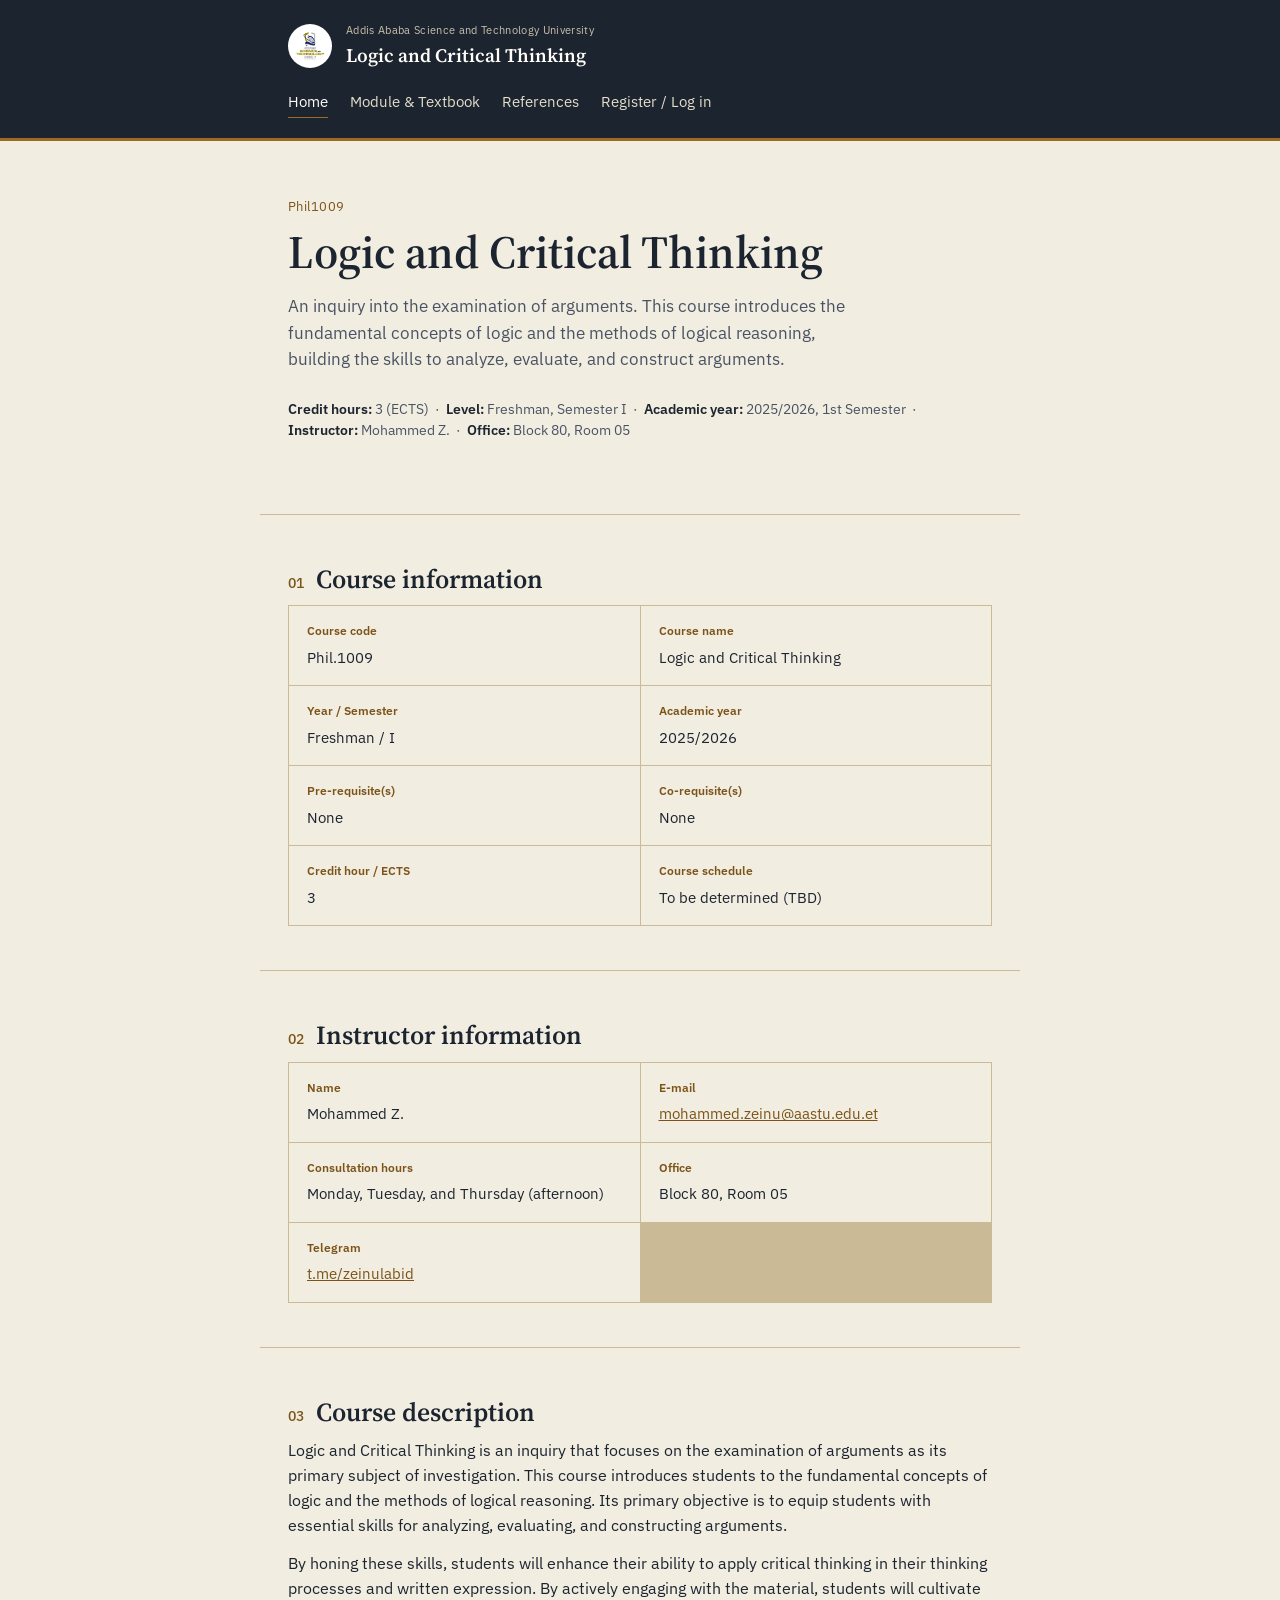
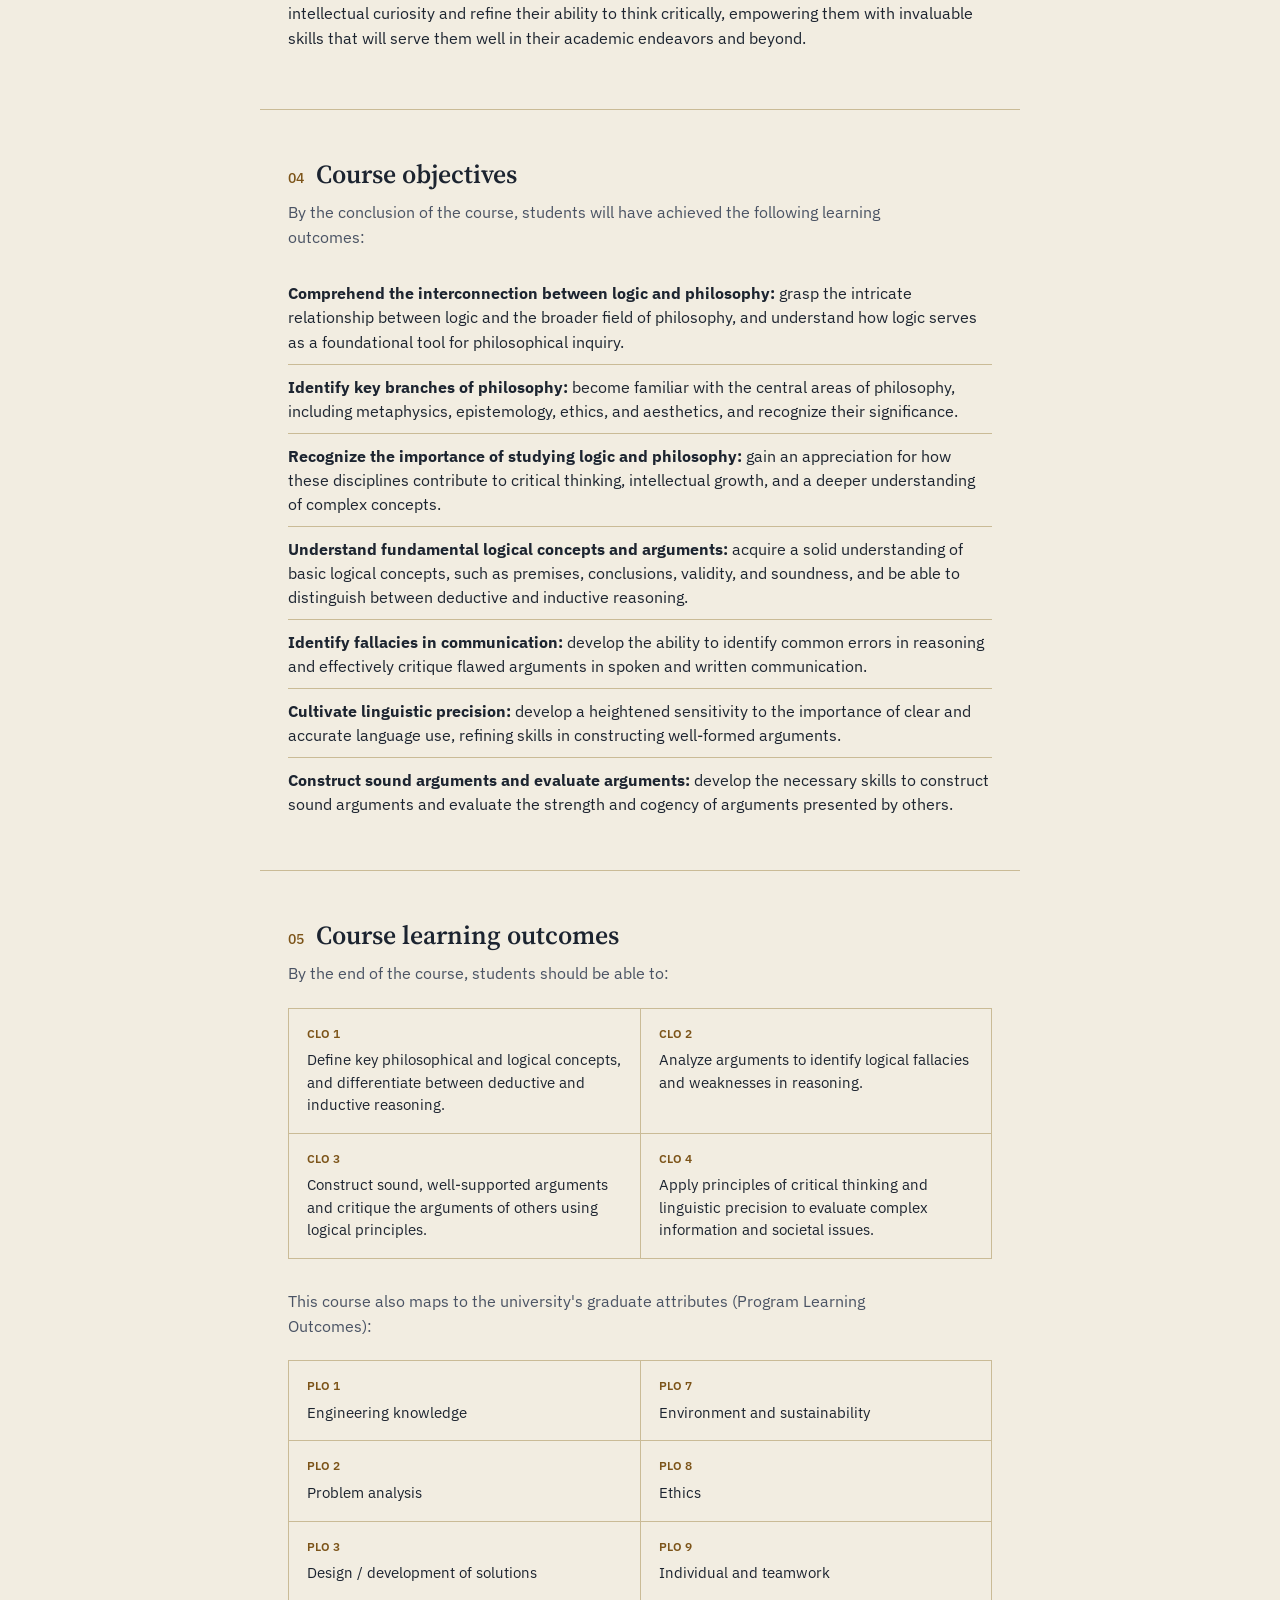
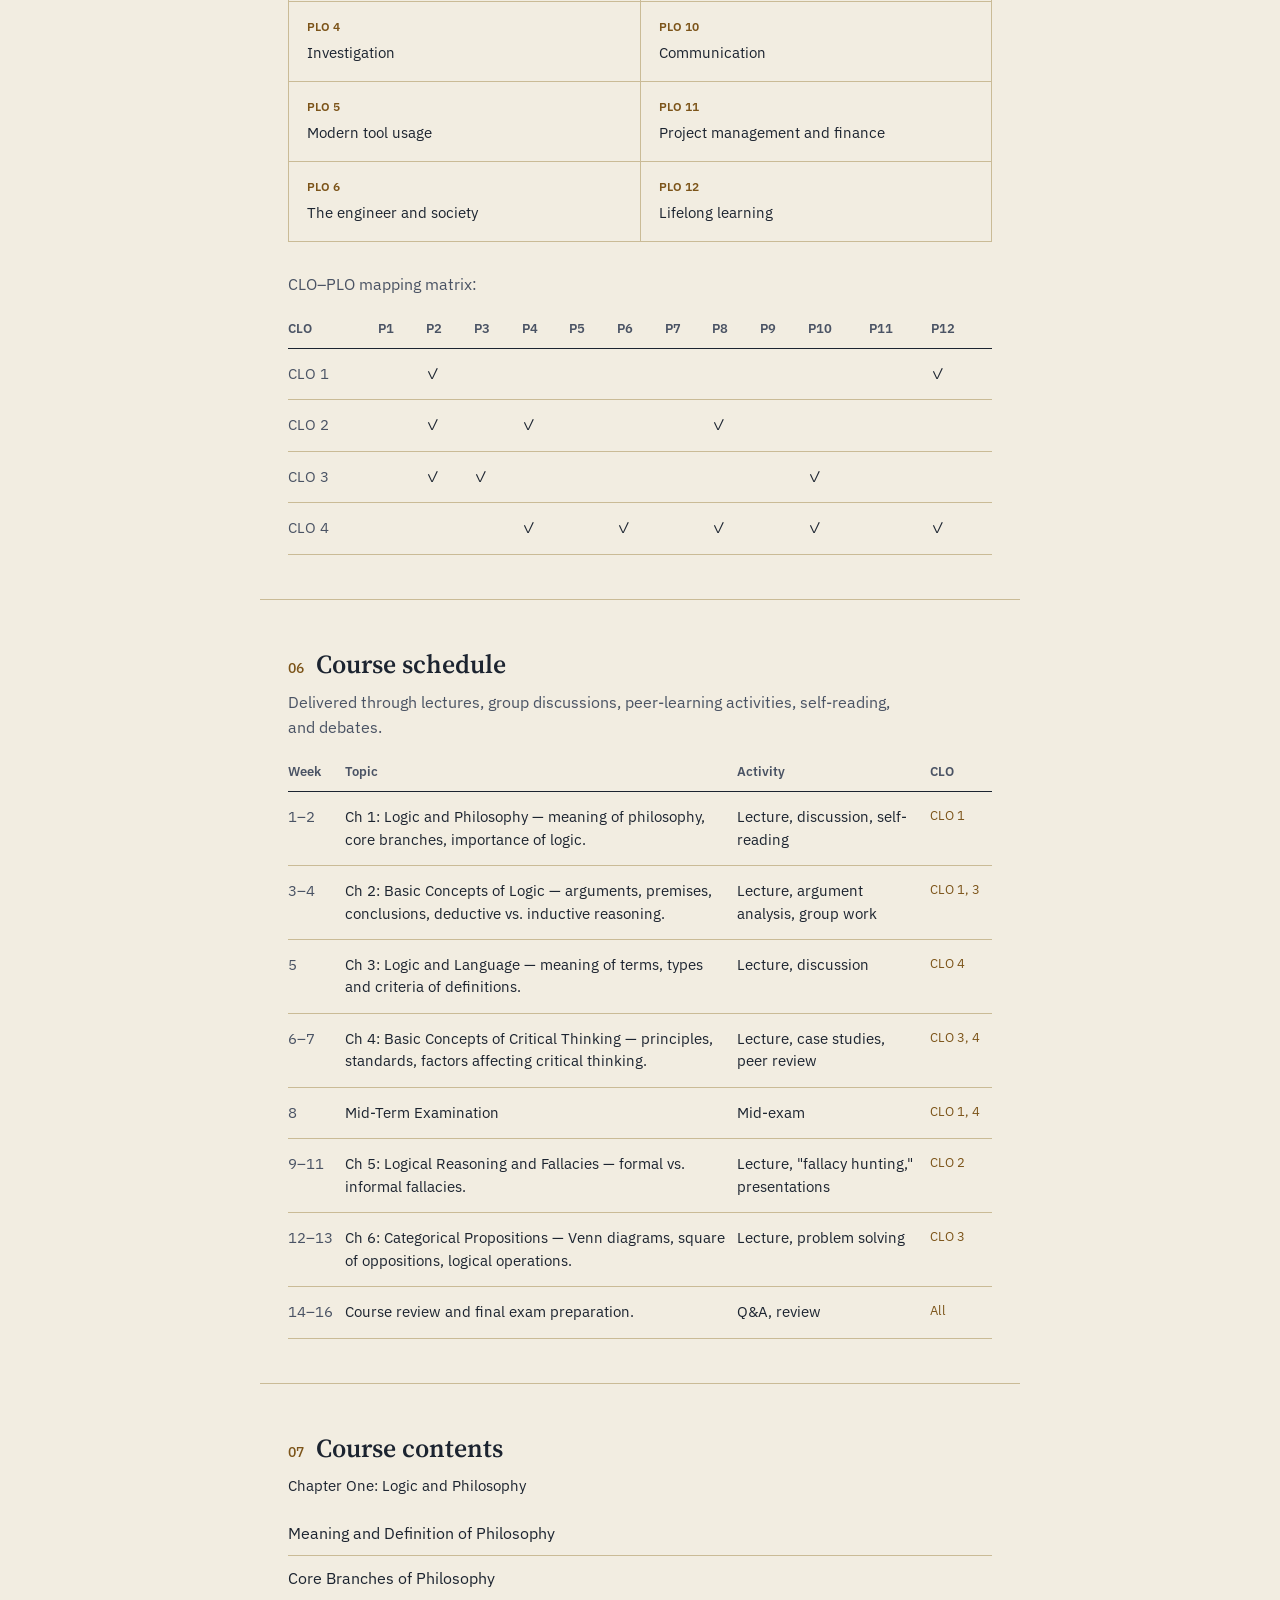
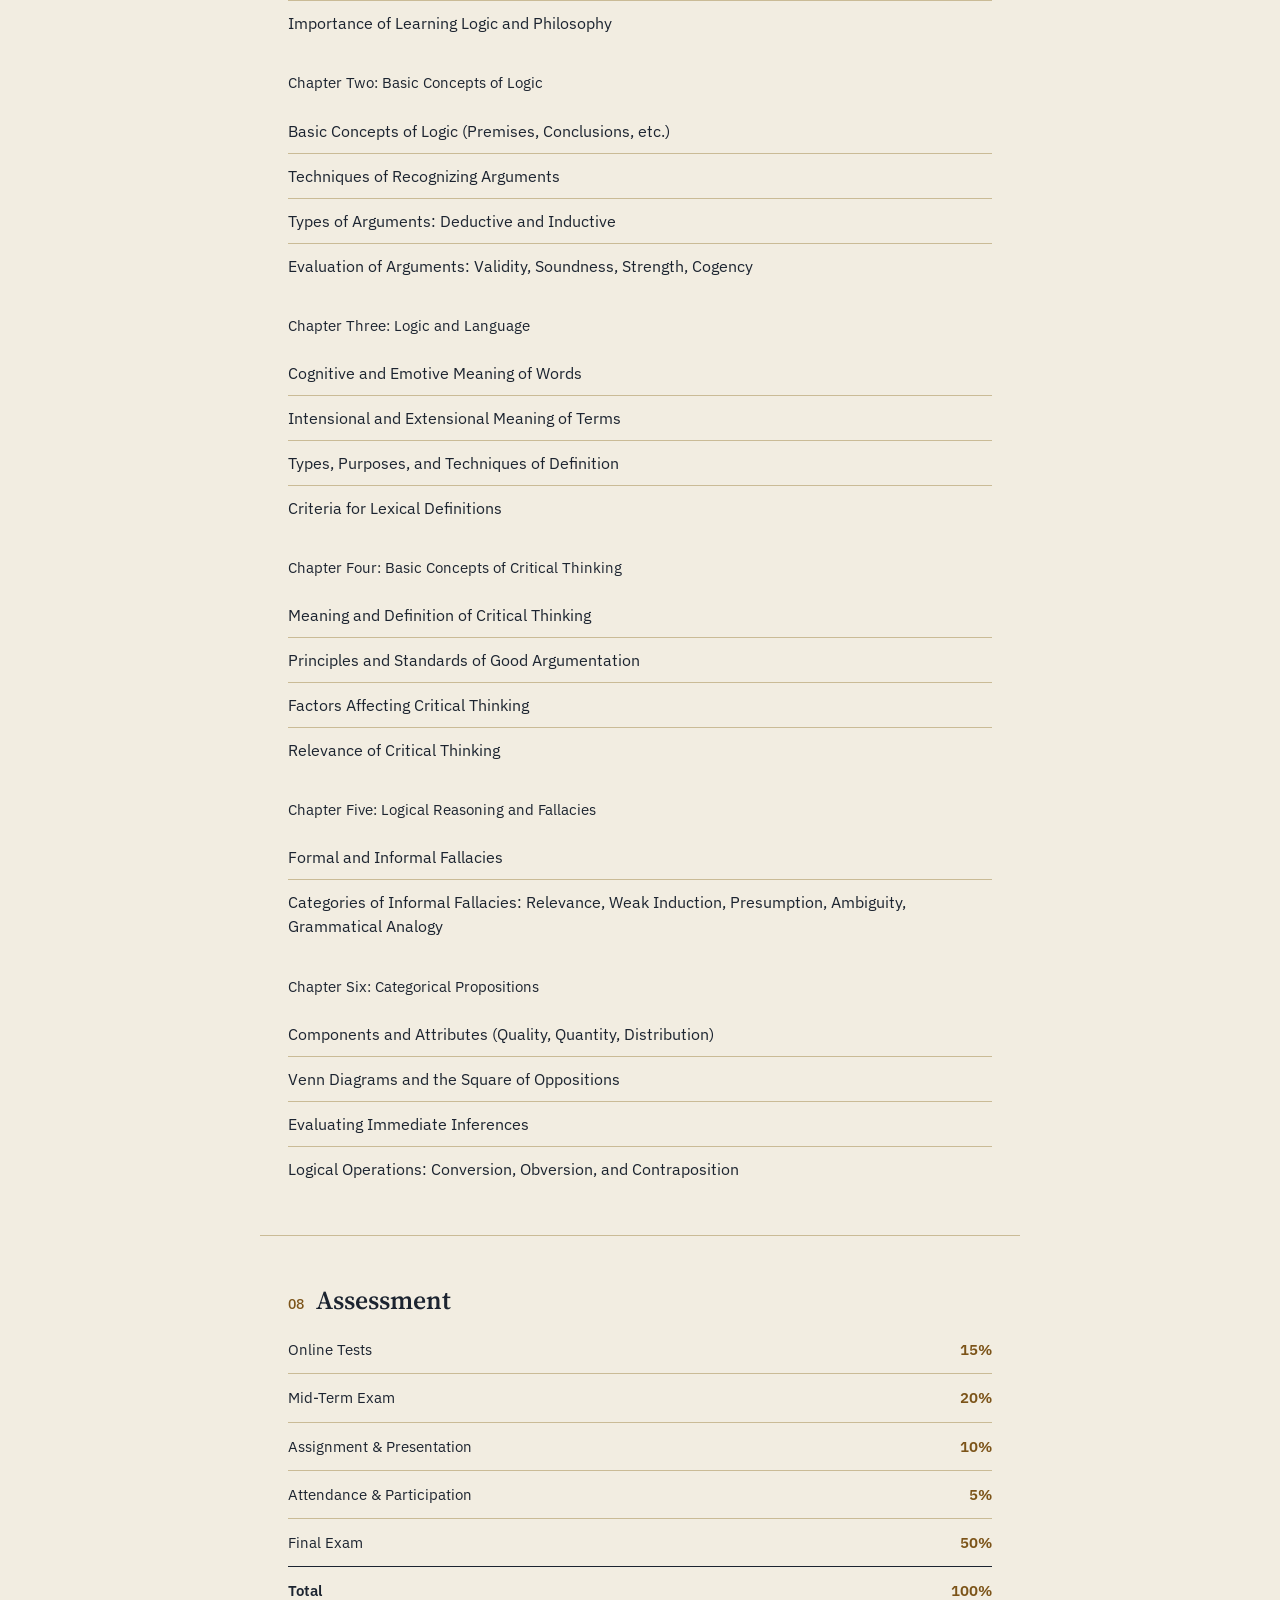
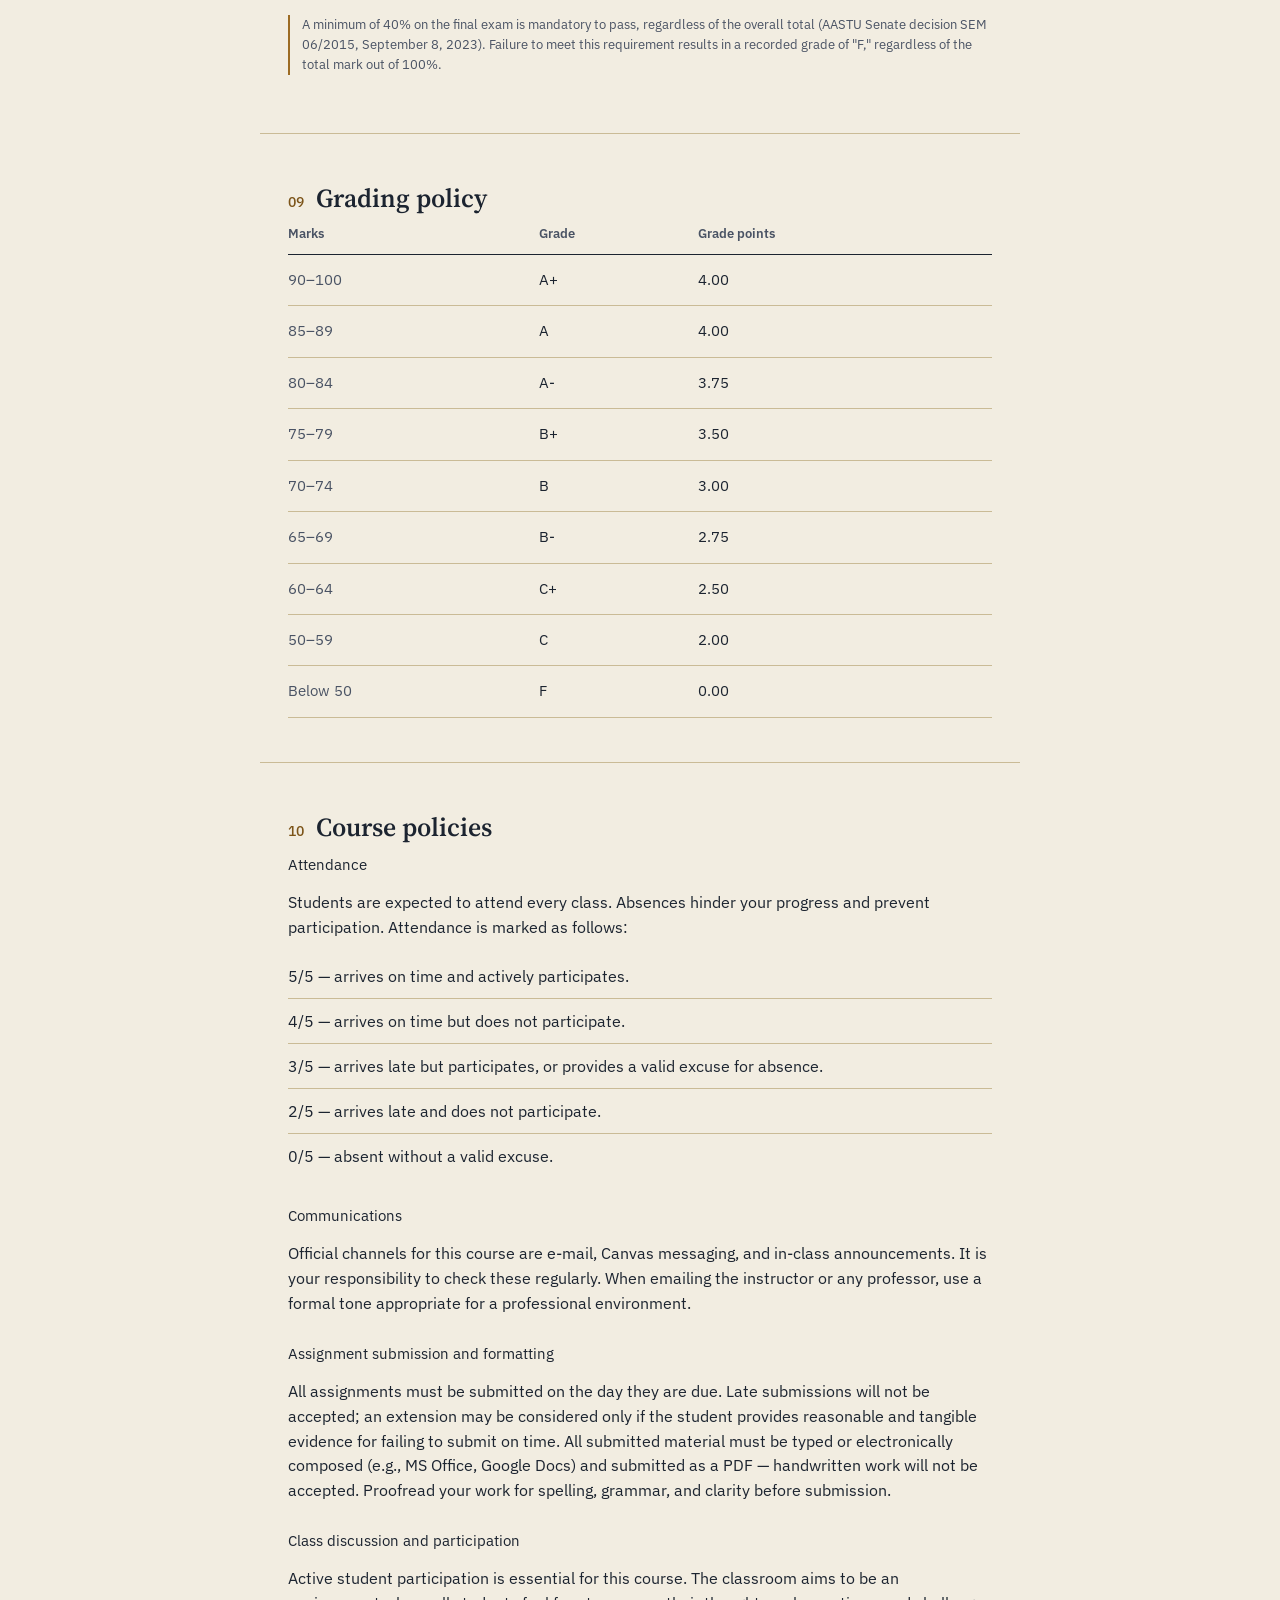
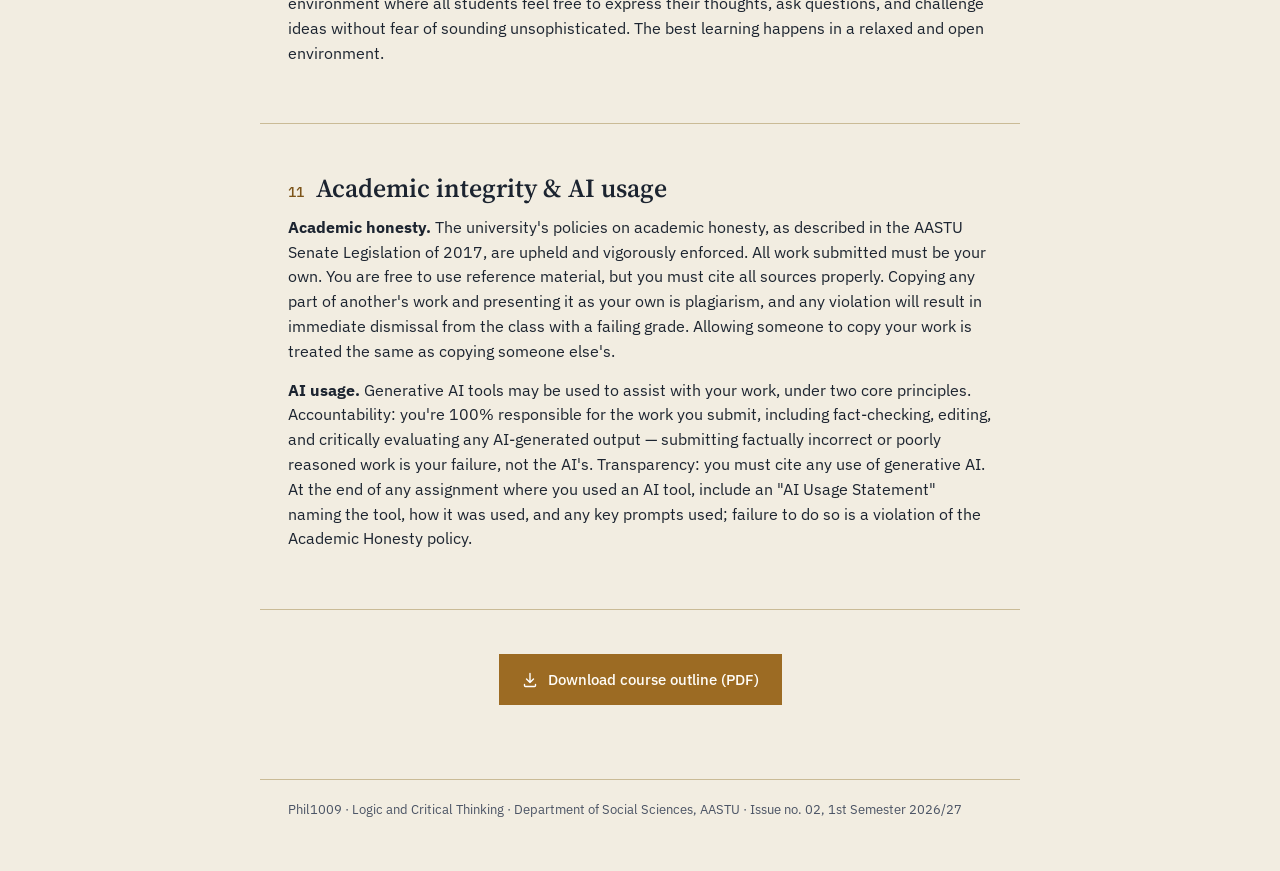
==== commit e73c4793: "Update project" ====
--- a/index.html
+++ b/index.html
@@ -19,7 +19,8 @@
     </div>
     <nav class="site">
       <a href="index.html" class="current">Home</a>
-      <a href="module.html">Module</a>
+      <a href="module.html">Module &amp; Textbook</a>
+      <a href="references.html">References</a>
       <a href="account.html">Register / Log in</a>
     </nav>
   </div>
@@ -37,7 +38,6 @@
       <strong>Instructor:</strong> Mohammed Z. &nbsp;·&nbsp;
       <strong>Office:</strong> Block 80, Room 05
     </p>
-    <a class="btn btn-gold" href="module.html">View the module →</a>
   </section>
 
   <section class="block wrap">
@@ -300,8 +300,8 @@
   <section class="block wrap">
     <h2><span class="num">08</span> Assessment</h2>
     <ul class="assess-list">
-      <li class="assess-row"><span>Online Tests</span><span class="weight">25%</span></li>
-      <li class="assess-row"><span>Paper Test</span><span class="weight">10%</span></li>
+      <li class="assess-row"><span>Online Tests</span><span class="weight">15%</span></li>
+      <li class="assess-row"><span>Mid-Term Exam</span><span class="weight">20%</span></li>
       <li class="assess-row"><span>Assignment &amp; Presentation</span><span class="weight">10%</span></li>
       <li class="assess-row"><span>Attendance &amp; Participation</span><span class="weight">5%</span></li>
       <li class="assess-row"><span>Final Exam</span><span class="weight">50%</span></li>
@@ -367,38 +367,8 @@
     <p><strong>AI usage.</strong> Generative AI tools may be used to assist with your work, under two core principles. Accountability: you're 100% responsible for the work you submit, including fact-checking, editing, and critically evaluating any AI-generated output — submitting factually incorrect or poorly reasoned work is your failure, not the AI's. Transparency: you must cite any use of generative AI. At the end of any assignment where you used an AI tool, include an "AI Usage Statement" naming the tool, how it was used, and any key prompts used; failure to do so is a violation of the Academic Honesty policy.</p>
   </section>
 
-  <section class="block wrap">
-    <h2><span class="num">12</span> Learning resources</h2>
-
-    <div class="ref-group">
-      <h2>References</h2>
-      <ol class="ref-list">
-        <li>Copi, I. M., Cohen, C., &amp; McMahon, K. (2016). <em>Introduction to Logic</em> (14th ed.). Pearson.</li>
-        <li>Hurley, P. J., &amp; Watson, L. (2018). <em>A Concise Introduction to Logic</em> (13th ed.). Cengage Learning.</li>
-        <li>Browne, M. N., &amp; Keeley, S. M. (2018). <em>Asking the Right Questions: A Guide to Critical Thinking</em> (12th ed.). Pearson.</li>
-        <li>Damer, T. E. (2008). <em>Attacking Faulty Reasoning: A Practical Guide to Fallacy-Free Arguments</em> (6th ed.). Wadsworth Publishing.</li>
-        <li>Weston, A. (2018). <em>A Rulebook for Arguments</em> (5th ed.). Hackett Publishing Company.</li>
-      </ol>
-    </div>
-
-    <div class="ref-group" style="margin-bottom: 0;">
-      <h2>Online resources</h2>
-      <ol class="ref-list">
-        <li>Stanford Encyclopedia of Philosophy — a comprehensive and authoritative resource. <a href="https://plato.stanford.edu/" target="_blank" rel="noopener">plato.stanford.edu</a></li>
-        <li>Internet Encyclopedia of Philosophy — peer-reviewed articles on key topics. <a href="https://iep.utm.edu/" target="_blank" rel="noopener">iep.utm.edu</a></li>
-        <li>The Fallacy Files — an extensive guide to logical fallacies. <a href="https://www.fallacyfiles.org/" target="_blank" rel="noopener">fallacyfiles.org</a></li>
-        <li>Purdue Online Writing Lab (OWL) — resources on argumentation and logic. <a href="https://owl.purdue.edu/" target="_blank" rel="noopener">owl.purdue.edu</a></li>
-      </ol>
-    </div>
-  </section>
-
-  <section class="block wrap">
-    <h2><span class="num">13</span> Safety and security</h2>
-    <p>Report all emergencies or suspicious activity to the Office of the Social Sciences Department, Block 80, Office number 117.</p>
-  </section>
-
   <section class="block wrap" style="border-bottom: none; text-align: center;">
-    <a class="btn btn-gold" href="assets/Phil1009_Course_Outline.pdf" download>
+    <a class="btn btn-gold" href="assets/course_outline_ISO_phil1009.pdf" download>
       <svg width="16" height="16" viewBox="0 0 16 16" fill="none"><path d="M8 1.5V10.5M8 10.5L4.5 7M8 10.5L11.5 7" stroke="white" stroke-width="1.4" stroke-linecap="round" stroke-linejoin="round"/><path d="M2.5 12.5V13.5C2.5 13.9 2.85 14.5 3.5 14.5H12.5C13.15 14.5 13.5 13.9 13.5 13.5V12.5" stroke="white" stroke-width="1.4" stroke-linecap="round"/></svg>
       Download course outline (PDF)
     </a>
@@ -407,7 +377,7 @@
 
 <footer class="site">
   <div class="wrap">
-    Phil1009 · Logic and Critical Thinking · Department of Social Sciences, AASTU · Issue no. 02, 1st Semester 2025/2026
+    Phil1009 · Logic and Critical Thinking · Department of Social Sciences, AASTU · Issue no. 02, 1st Semester 2026/27
   </div>
 </footer>
 
--- a/style.css
+++ b/style.css
@@ -299,6 +299,10 @@
   background: var(--white);
 }
 
+.module-card + .module-card {
+  margin-top: 28px;
+}
+
 .module-figure {
   border-bottom: 1px solid var(--paper-line);
   background: var(--paper-deep);
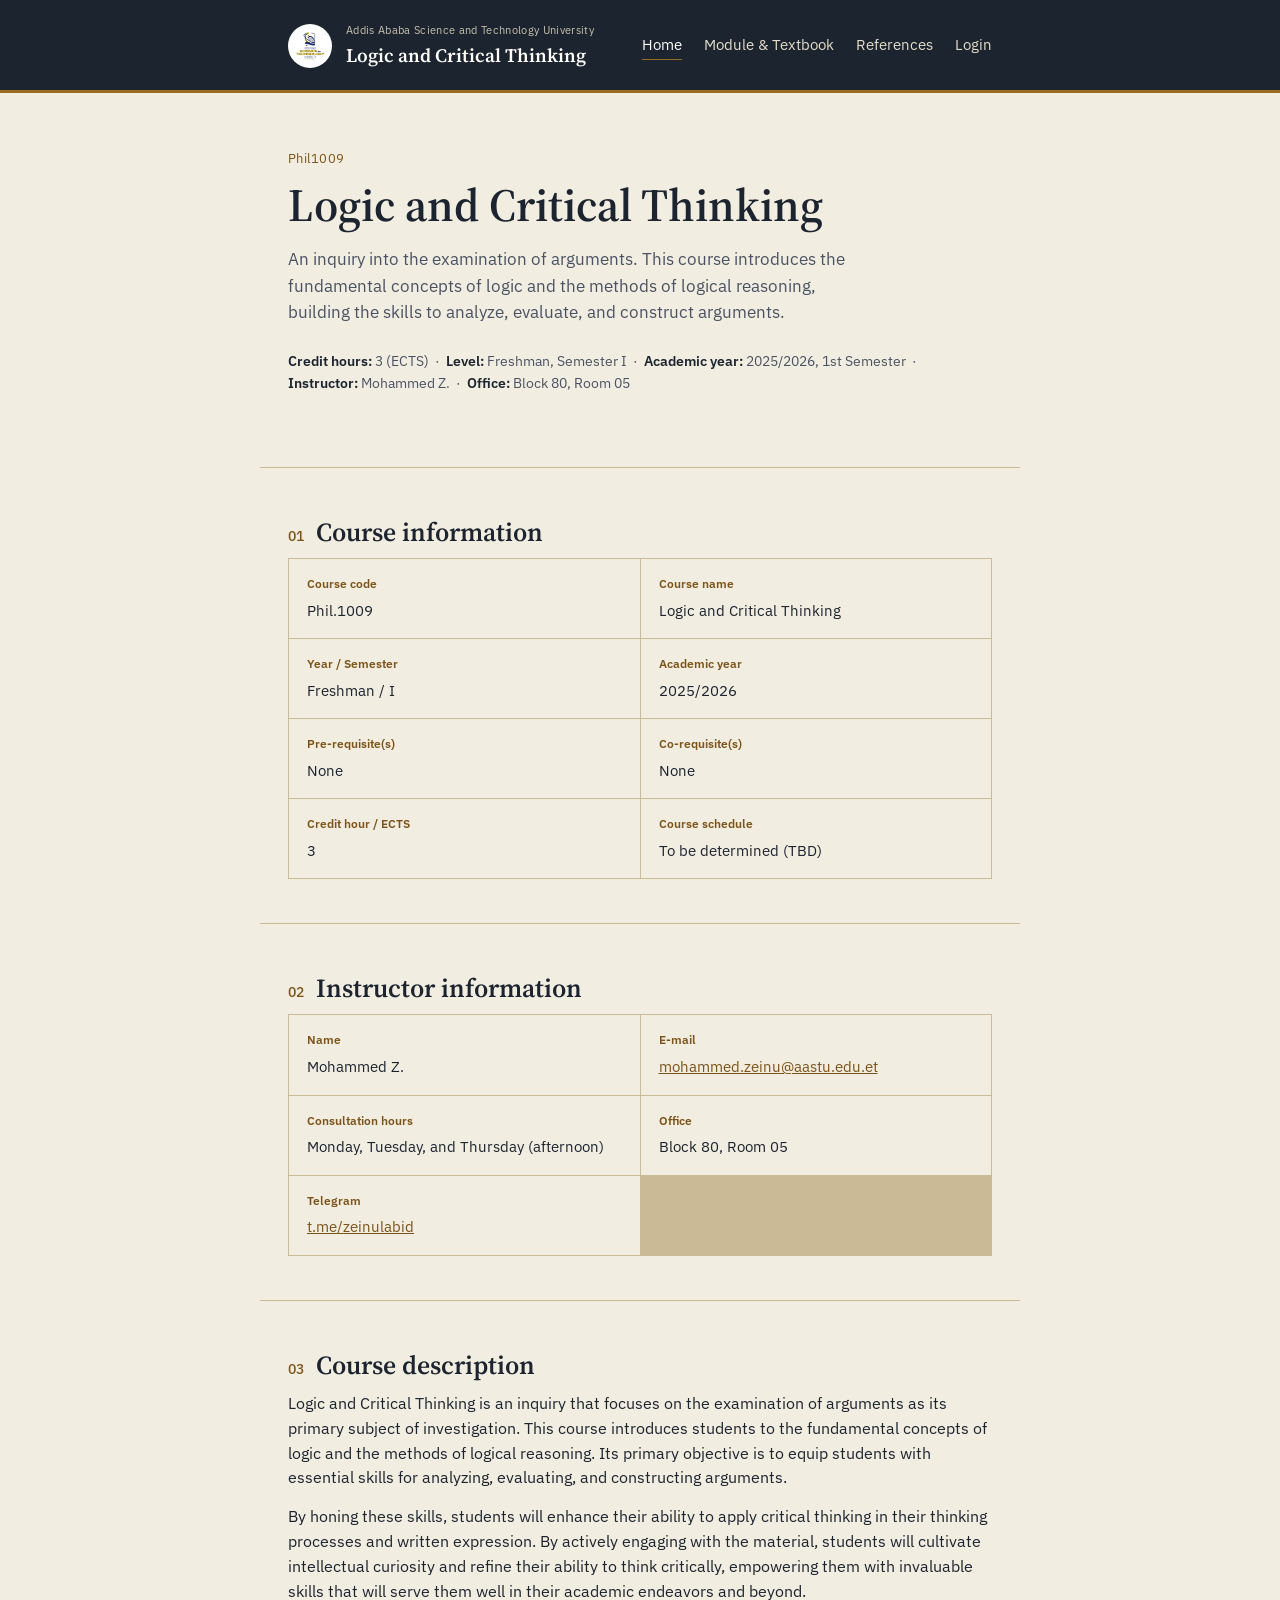
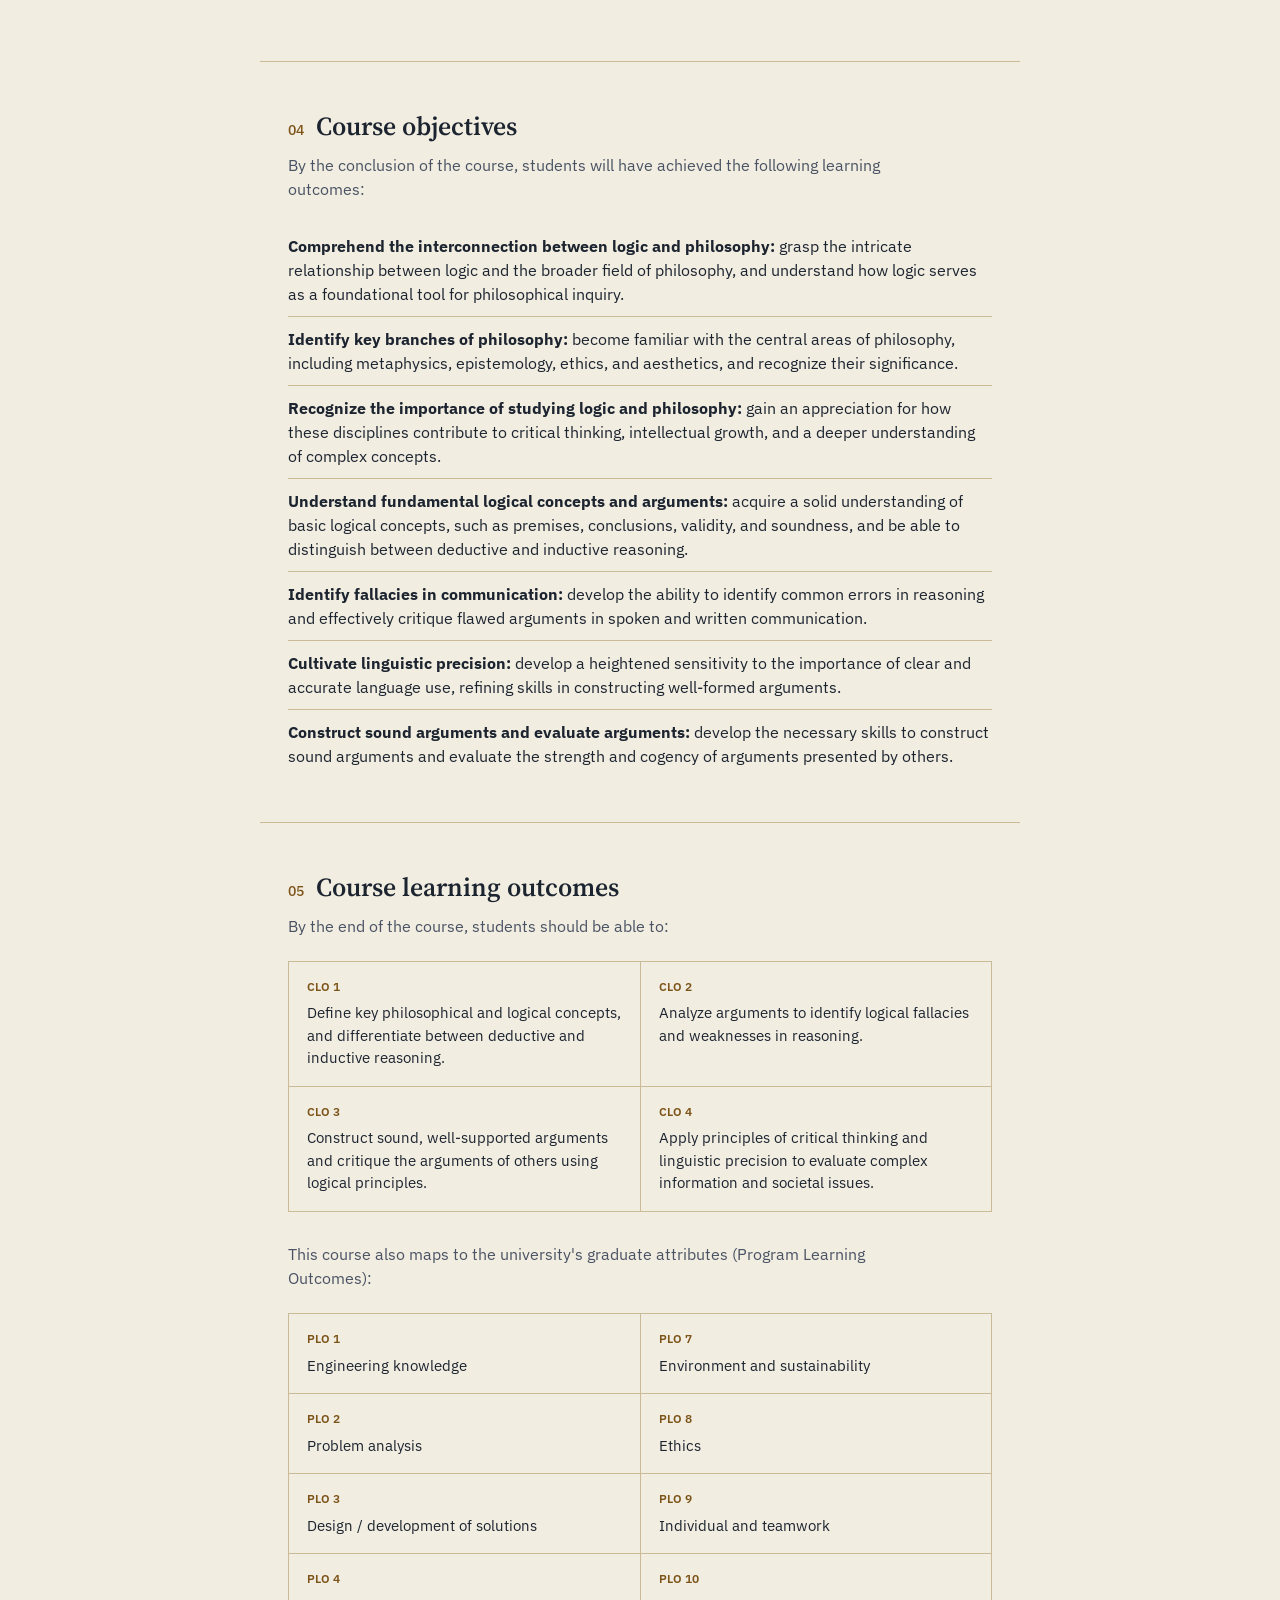
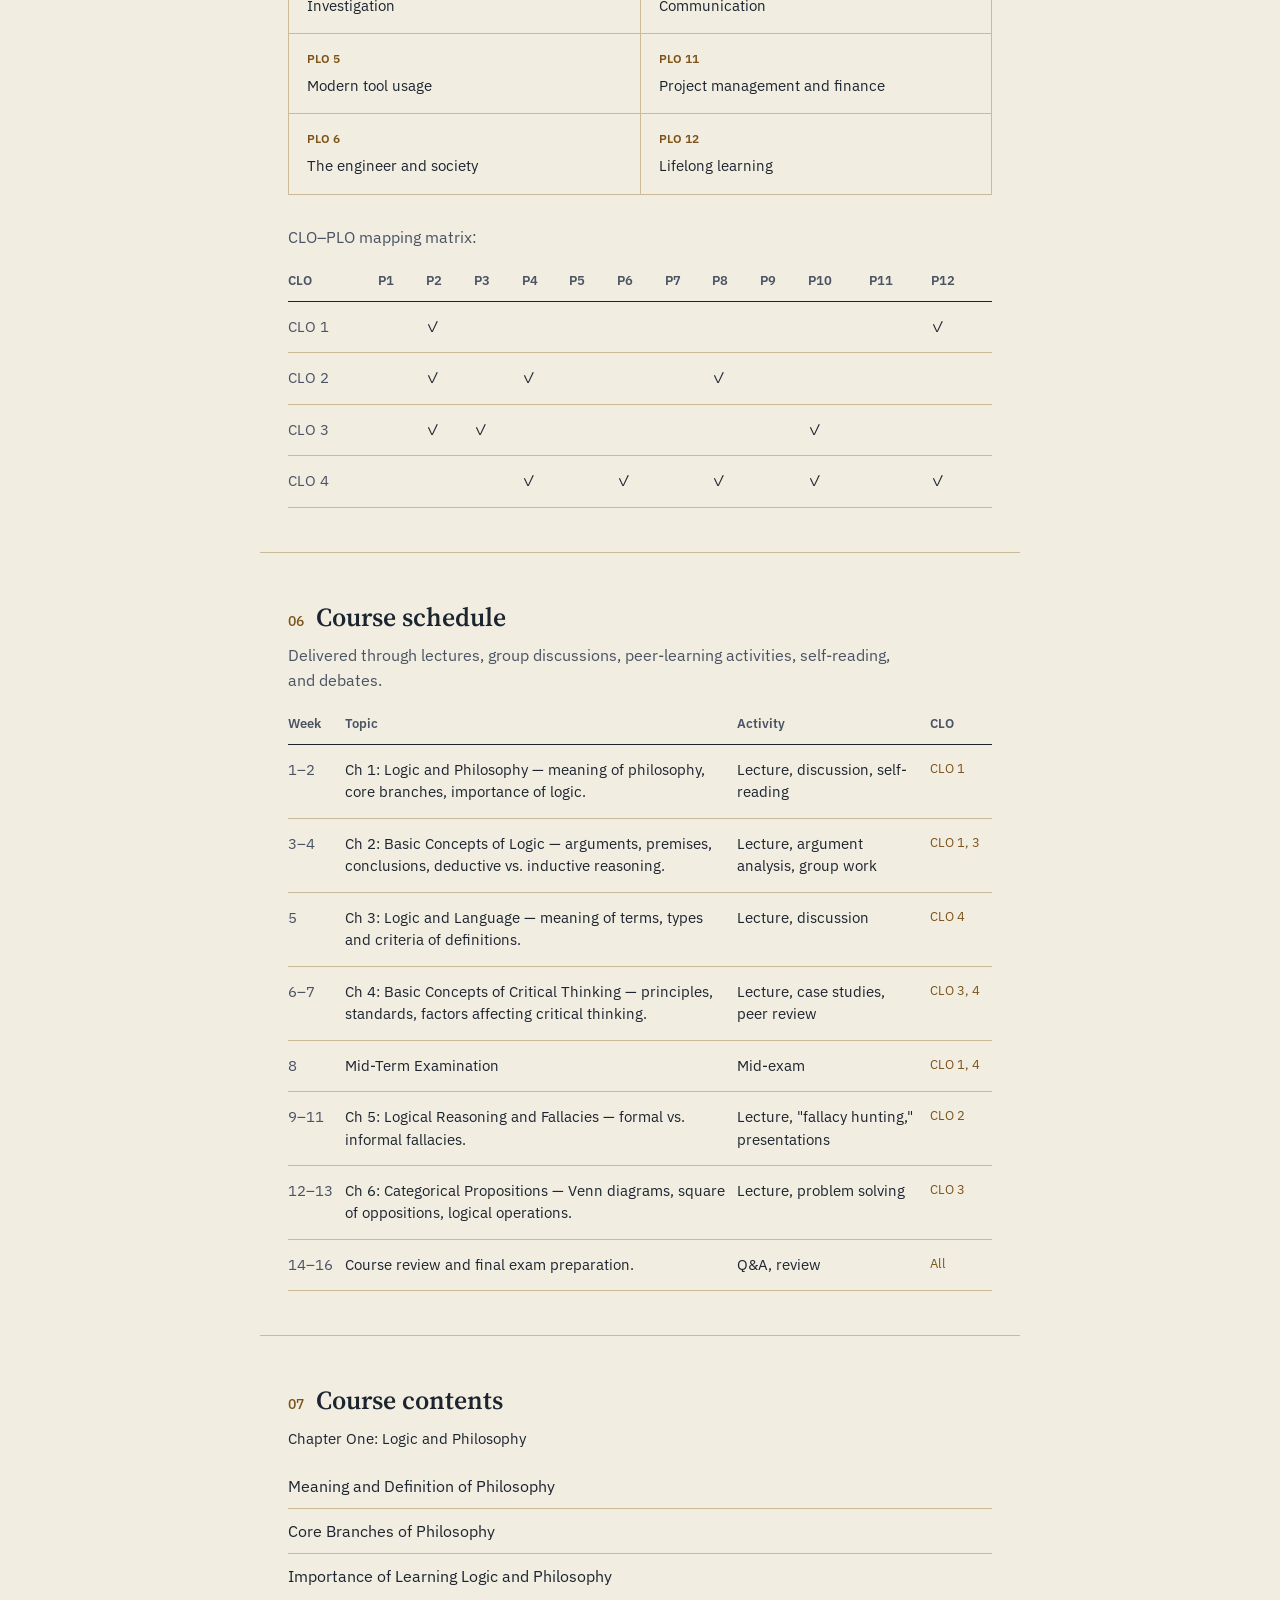
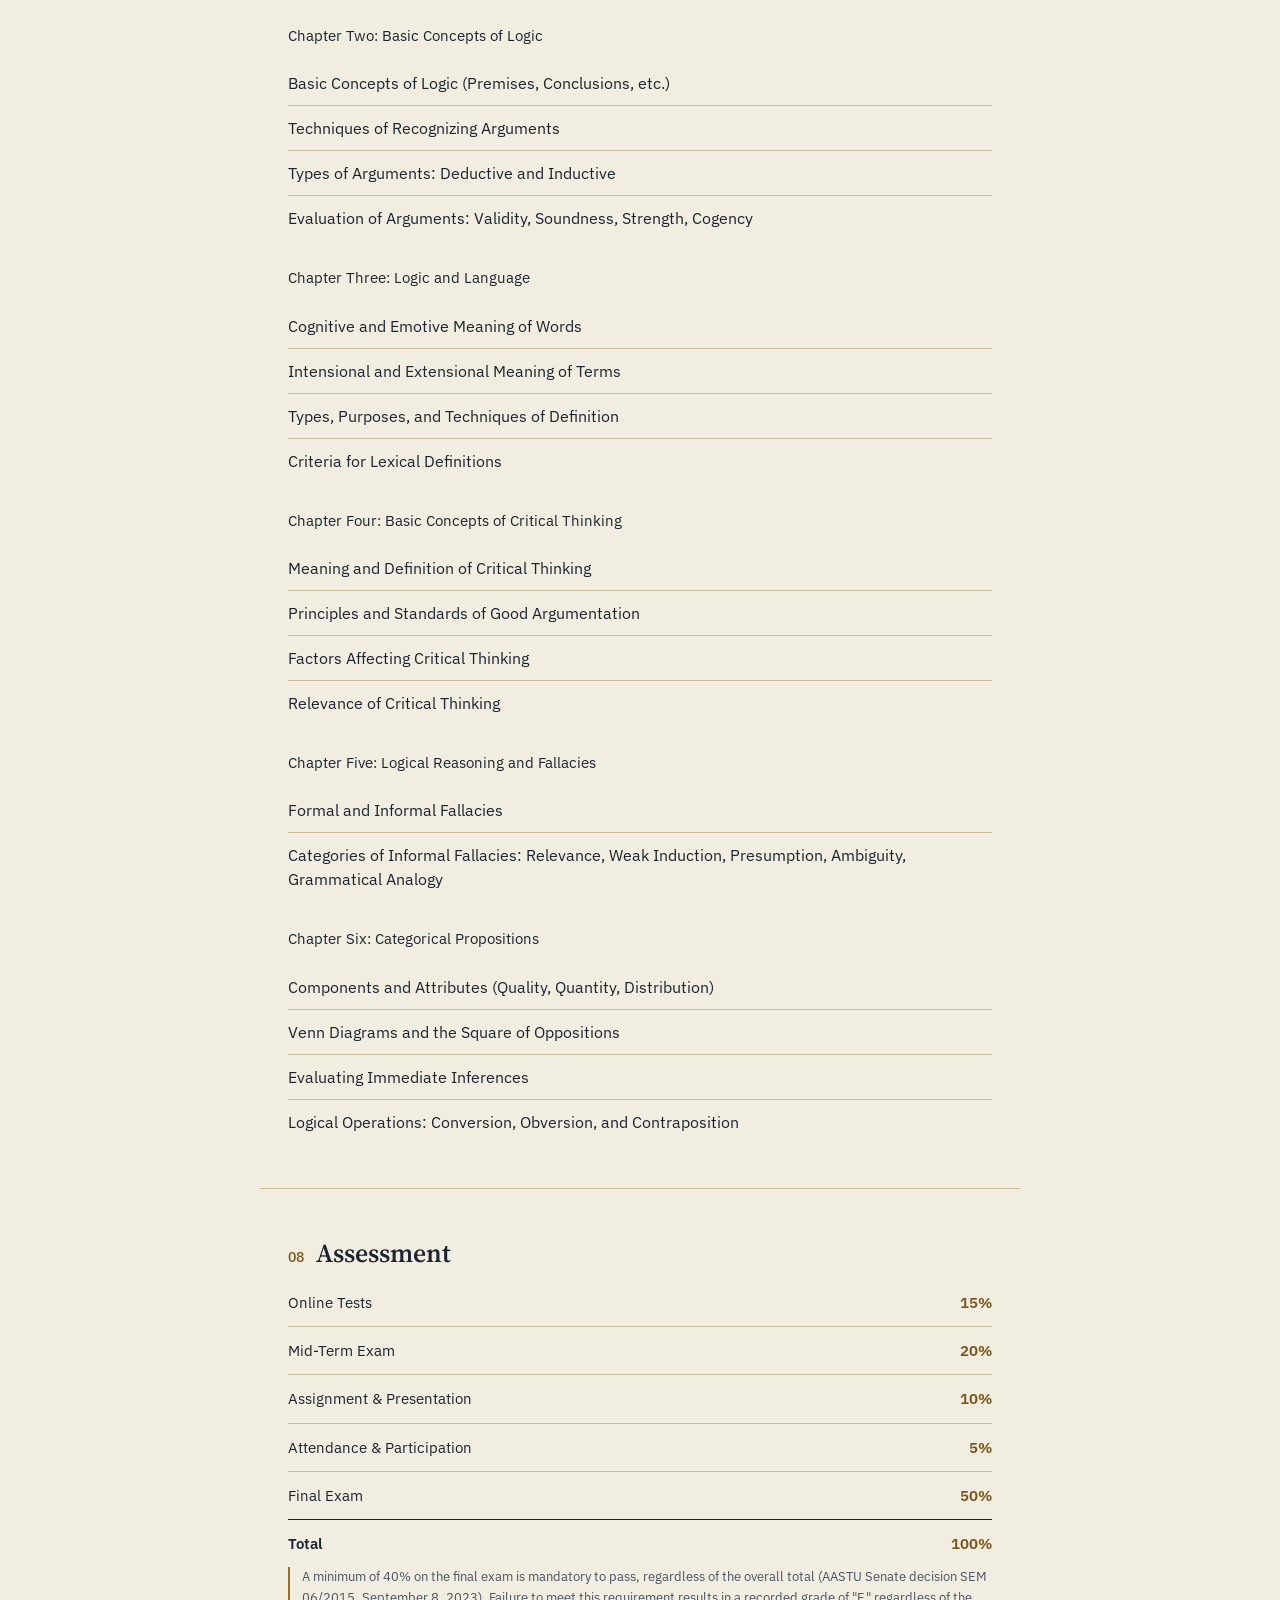
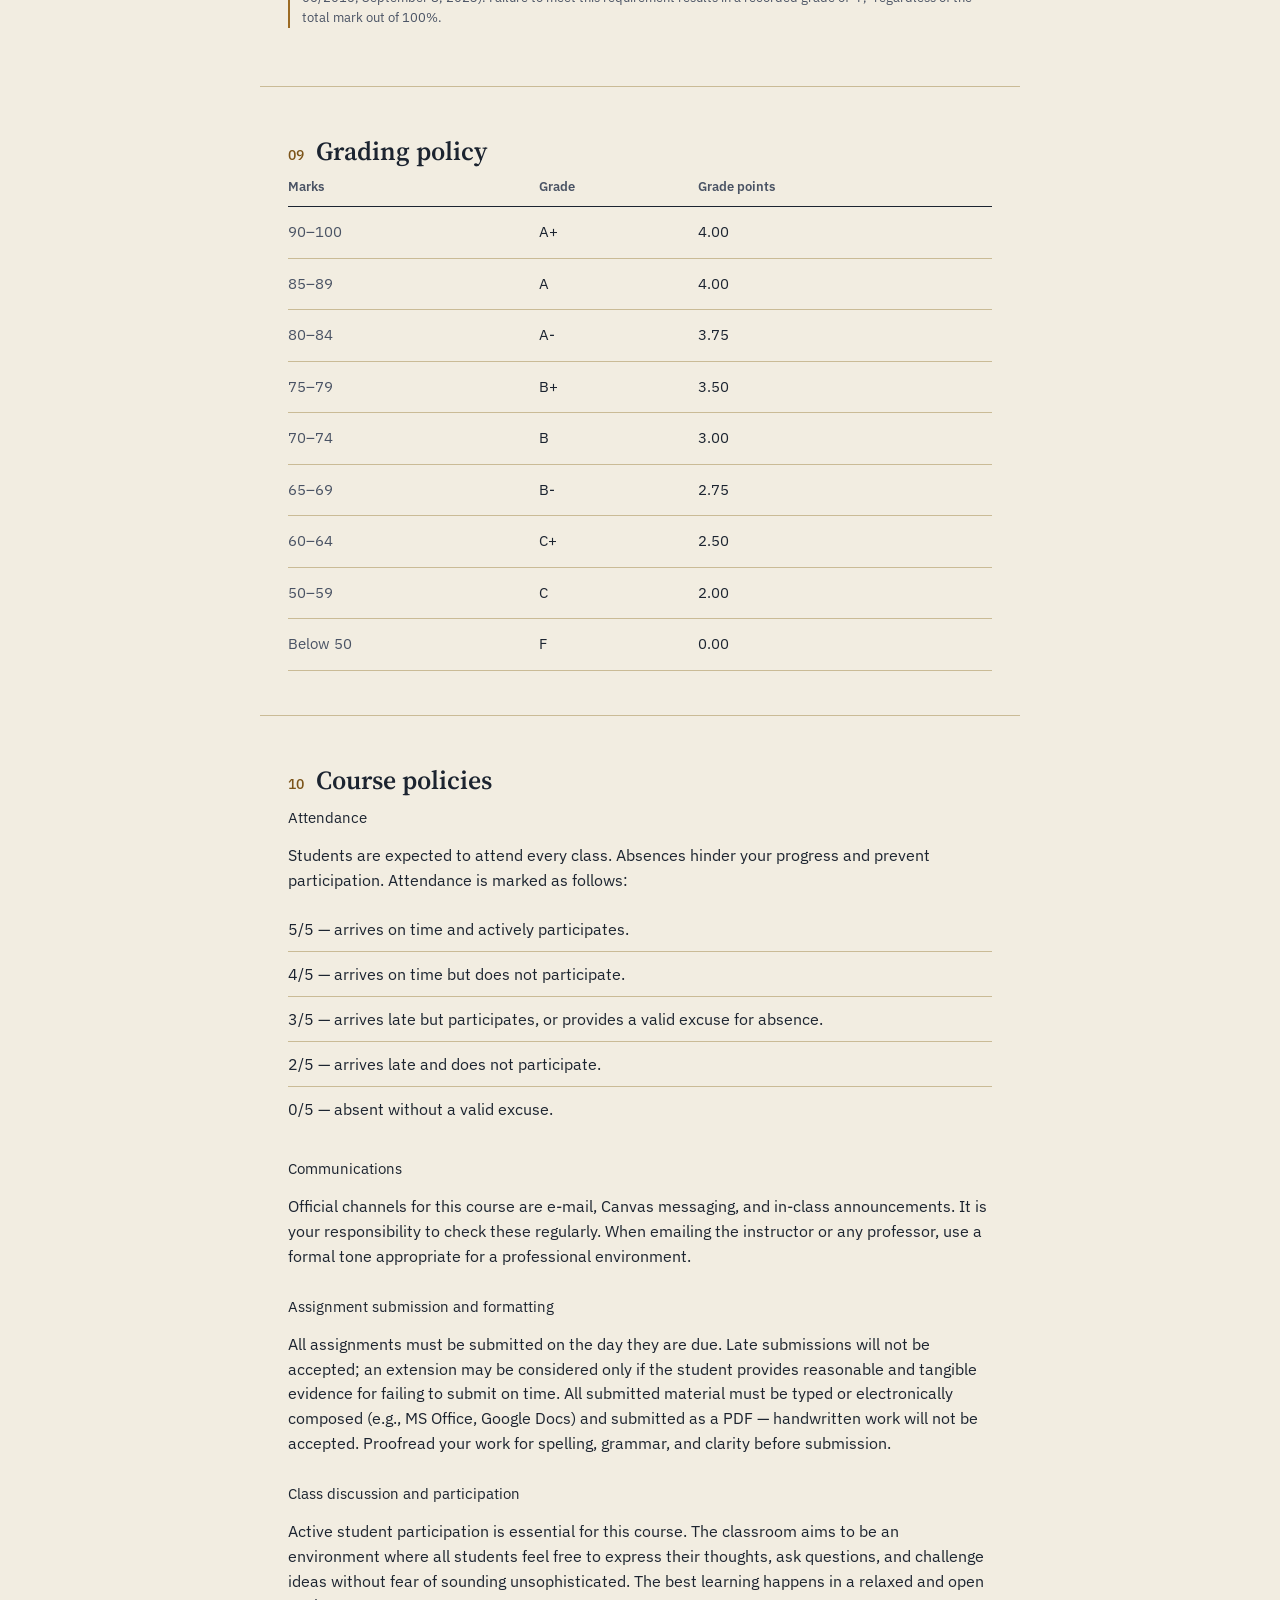
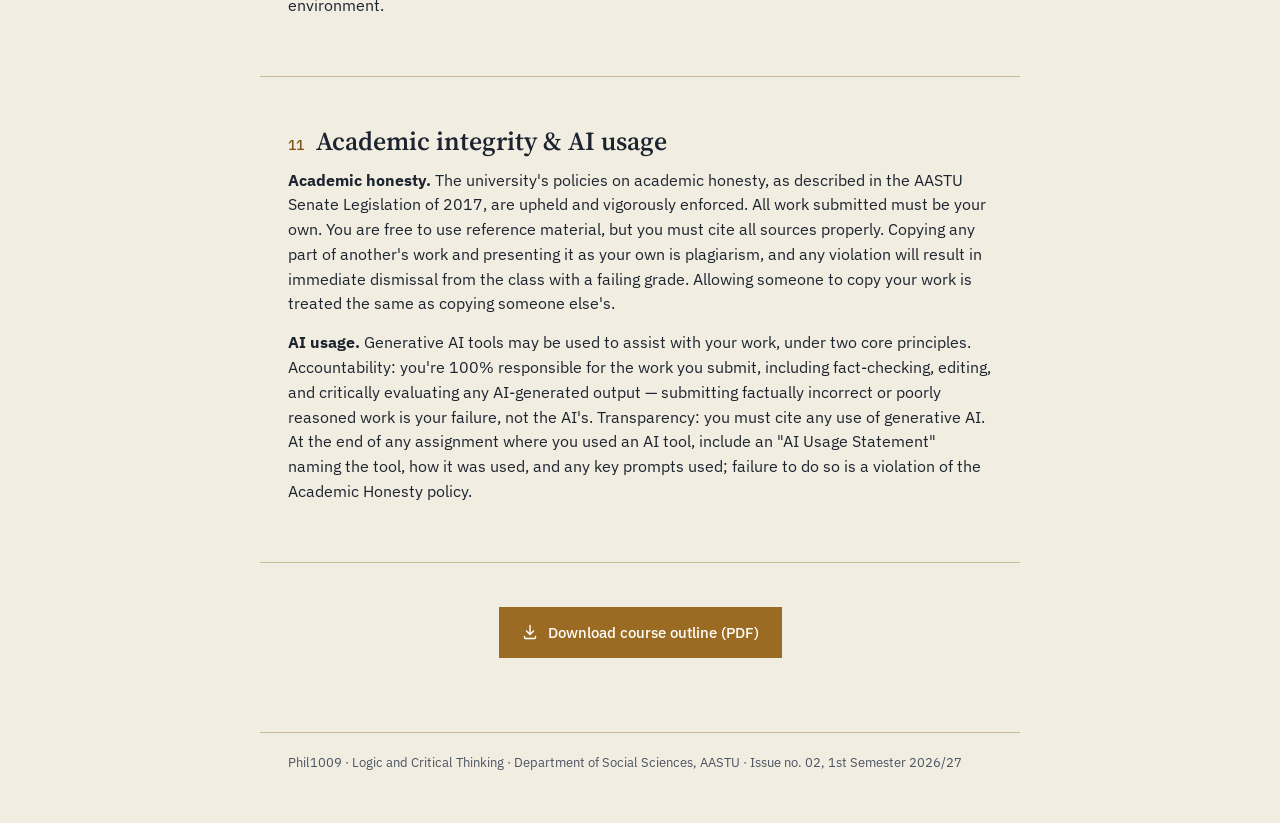
==== commit 976da82b: "update project login" ====
--- a/index.html
+++ b/index.html
@@ -21,7 +21,7 @@
       <a href="index.html" class="current">Home</a>
       <a href="module.html">Module &amp; Textbook</a>
       <a href="references.html">References</a>
-      <a href="account.html">Register / Log in</a>
+      <a href="account.html">Login</a>
     </nav>
   </div>
 </header>
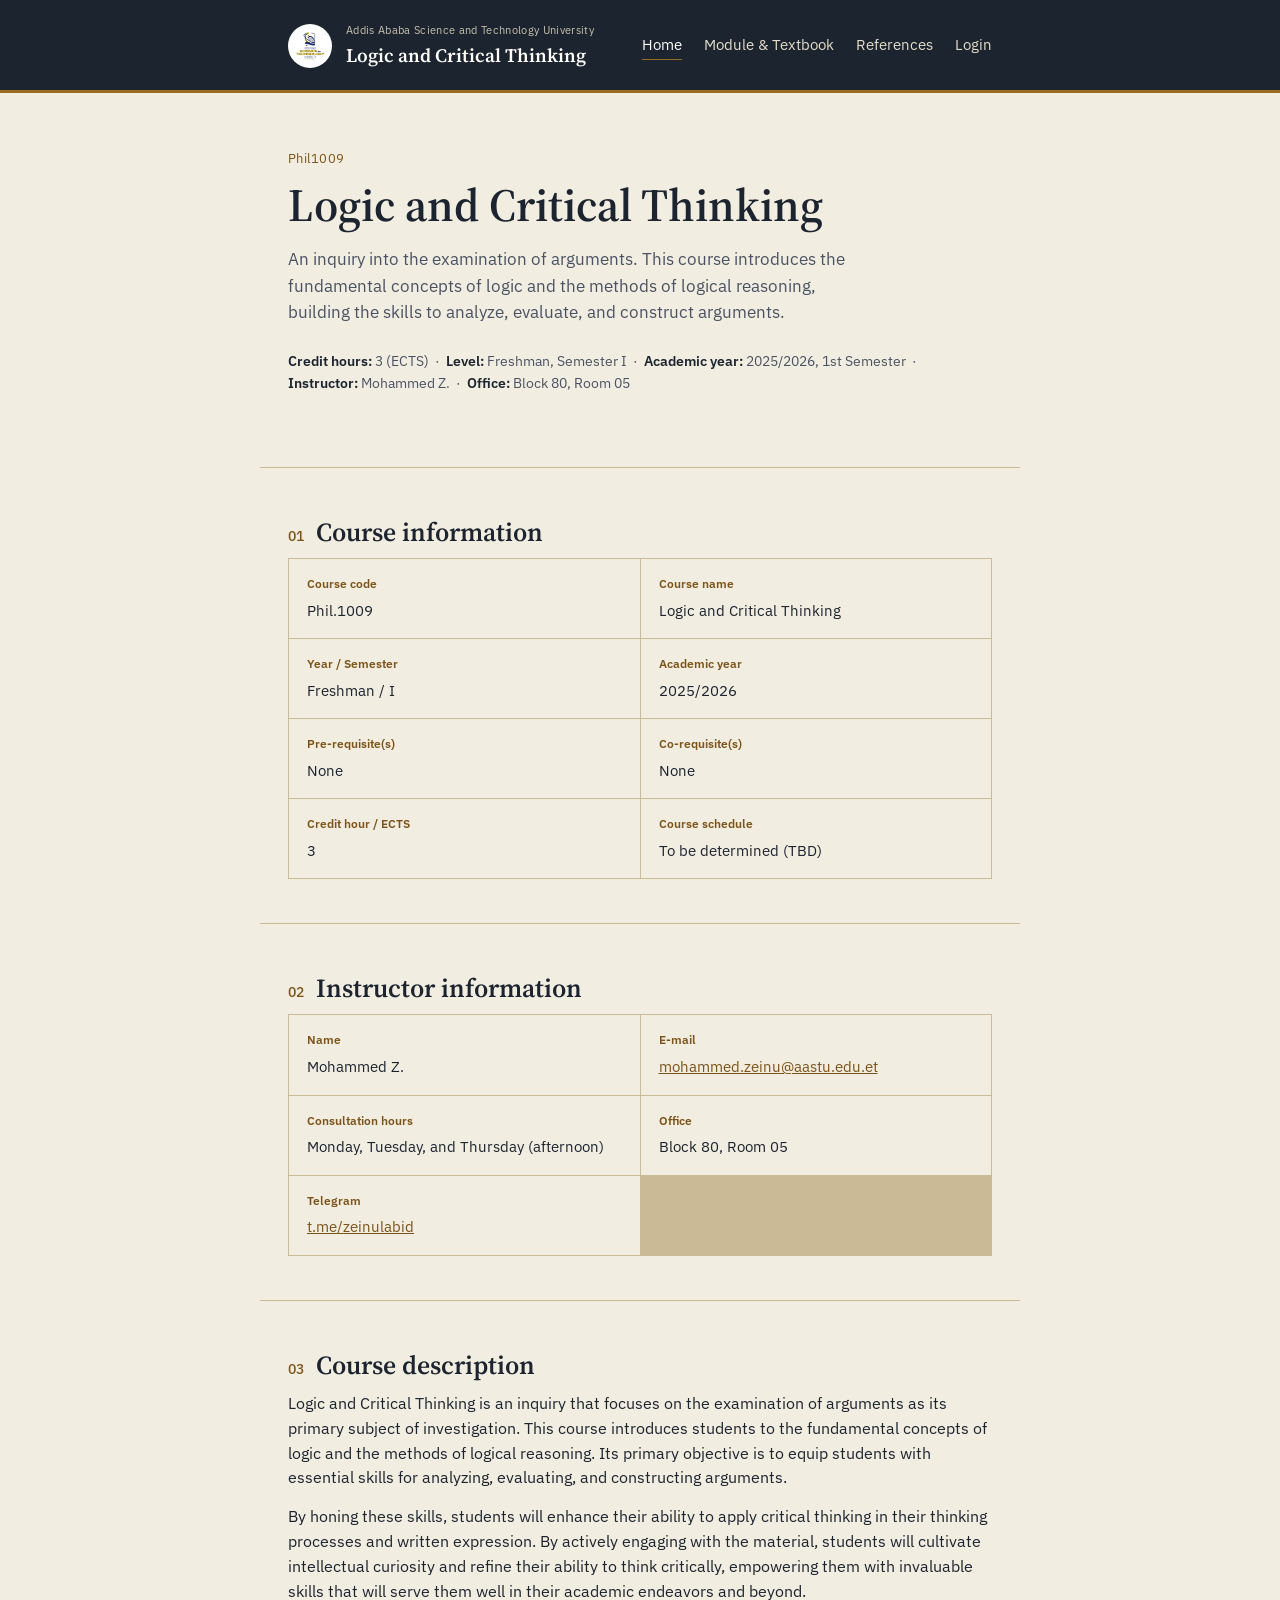
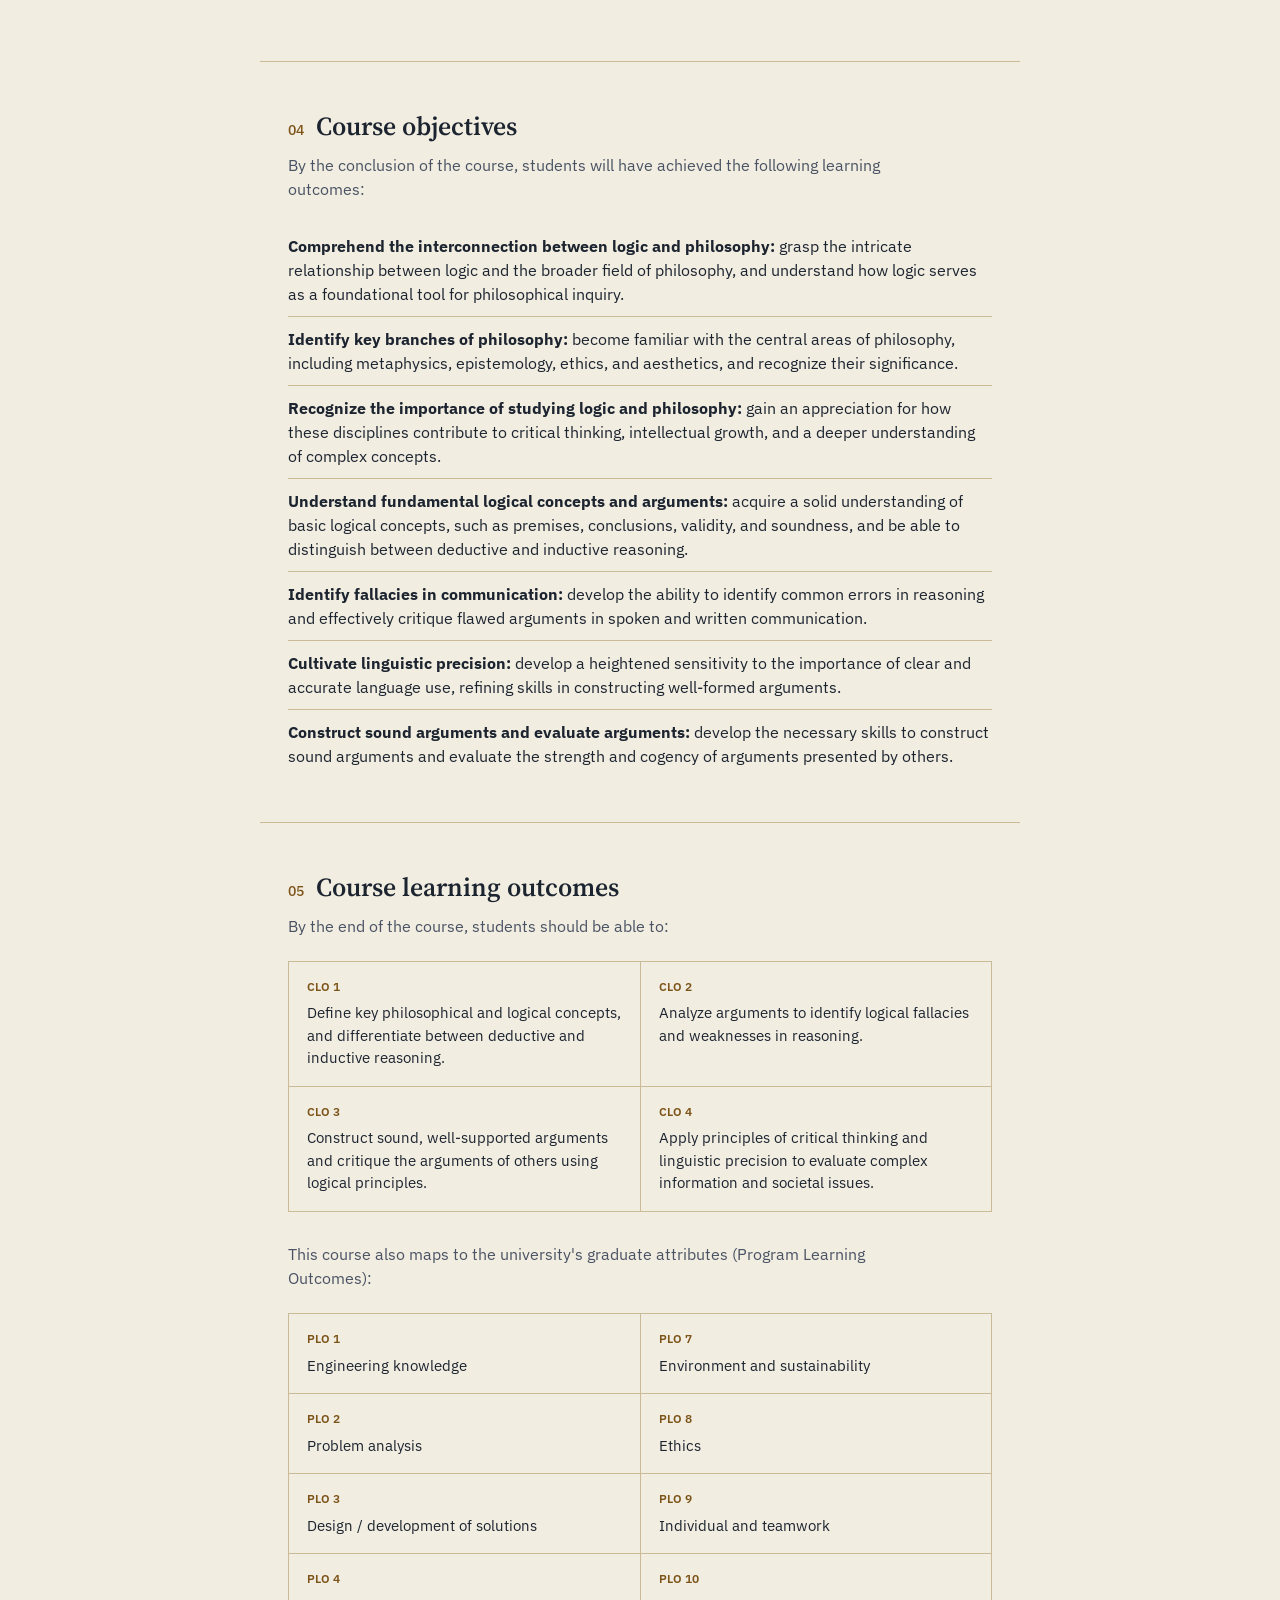
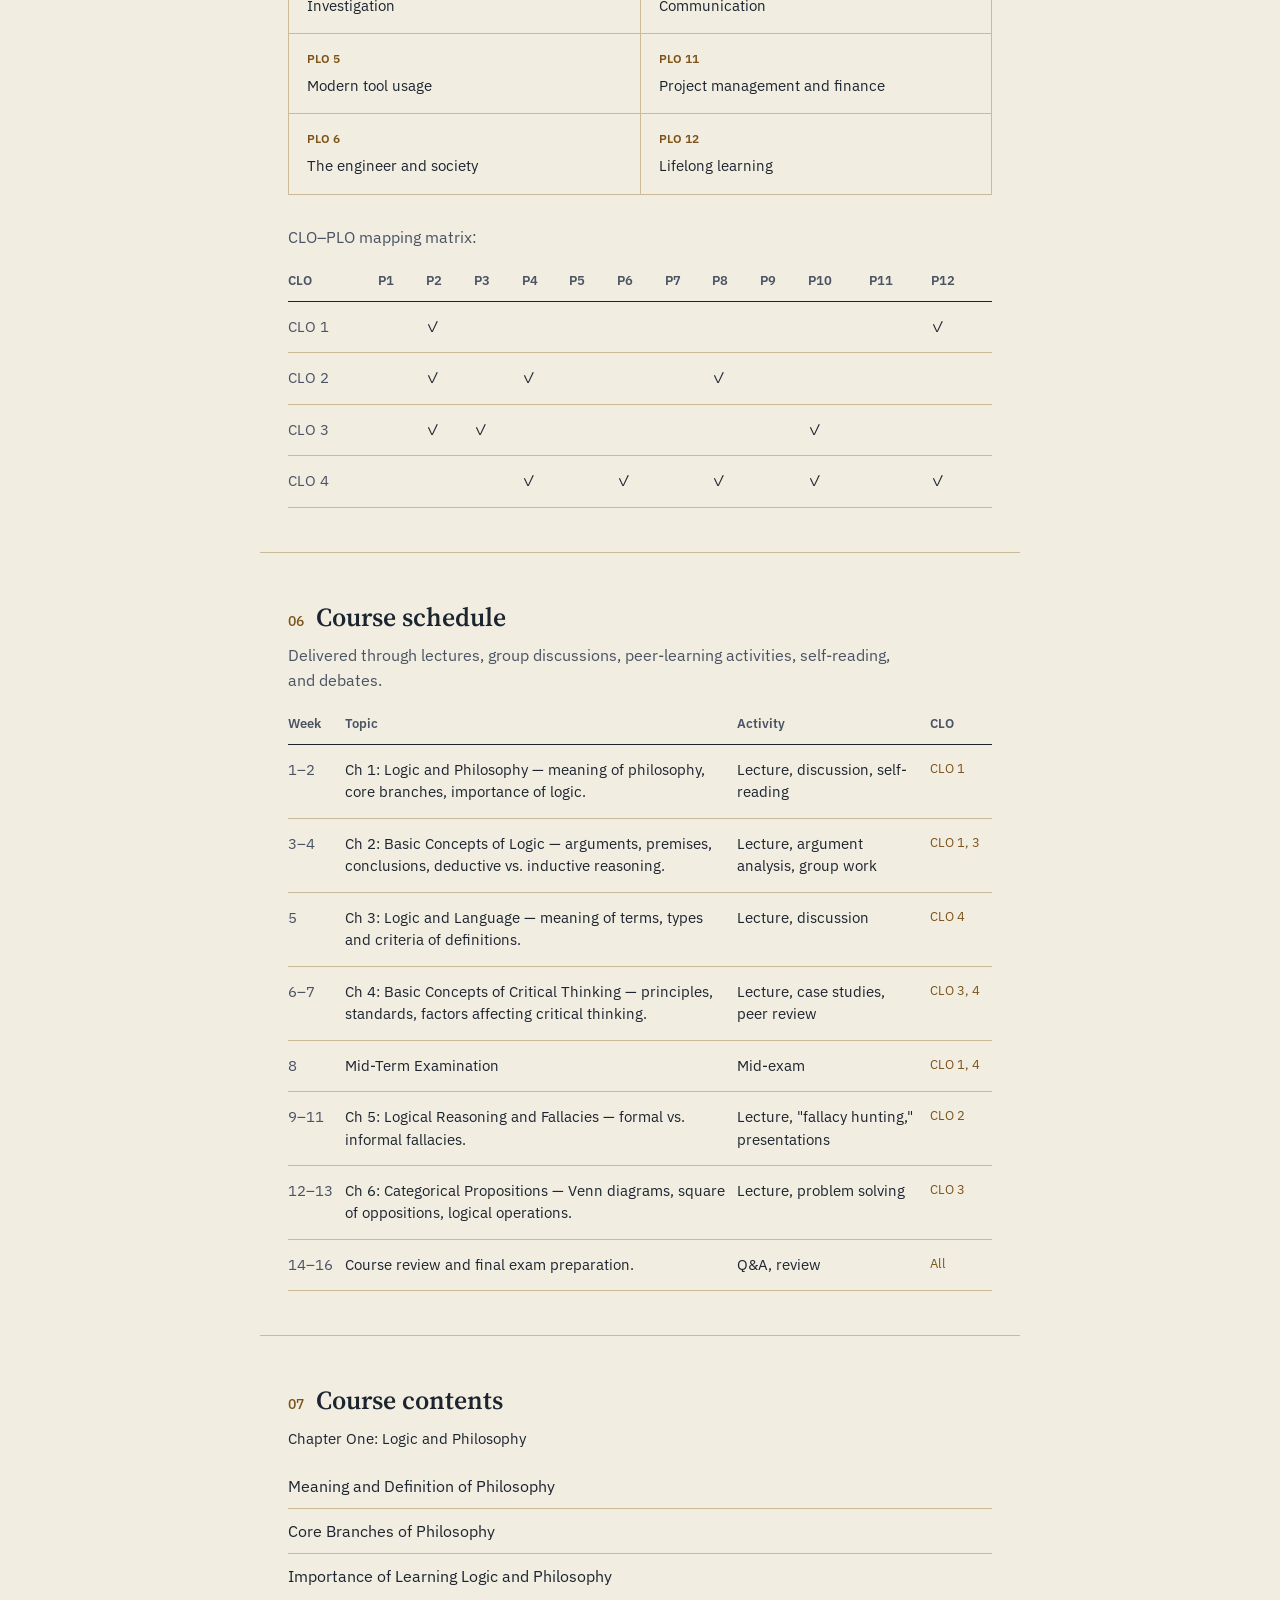
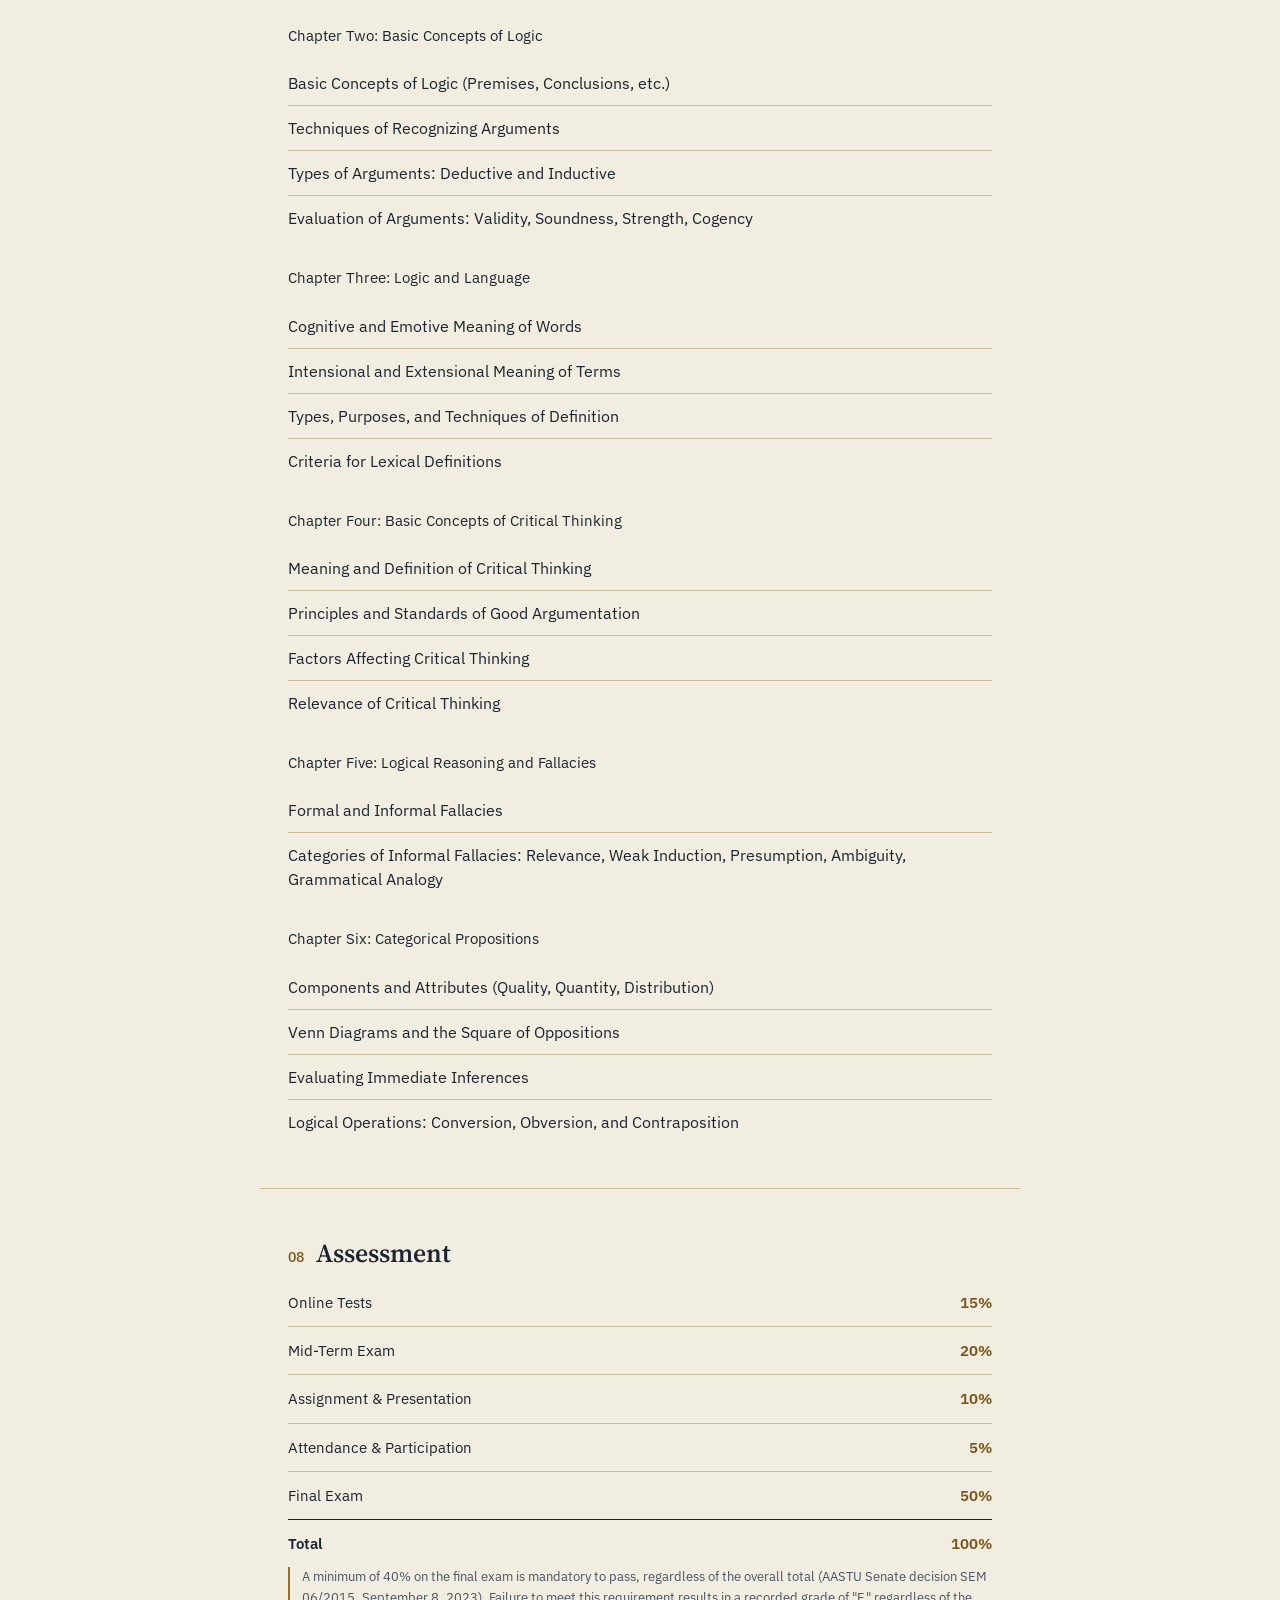
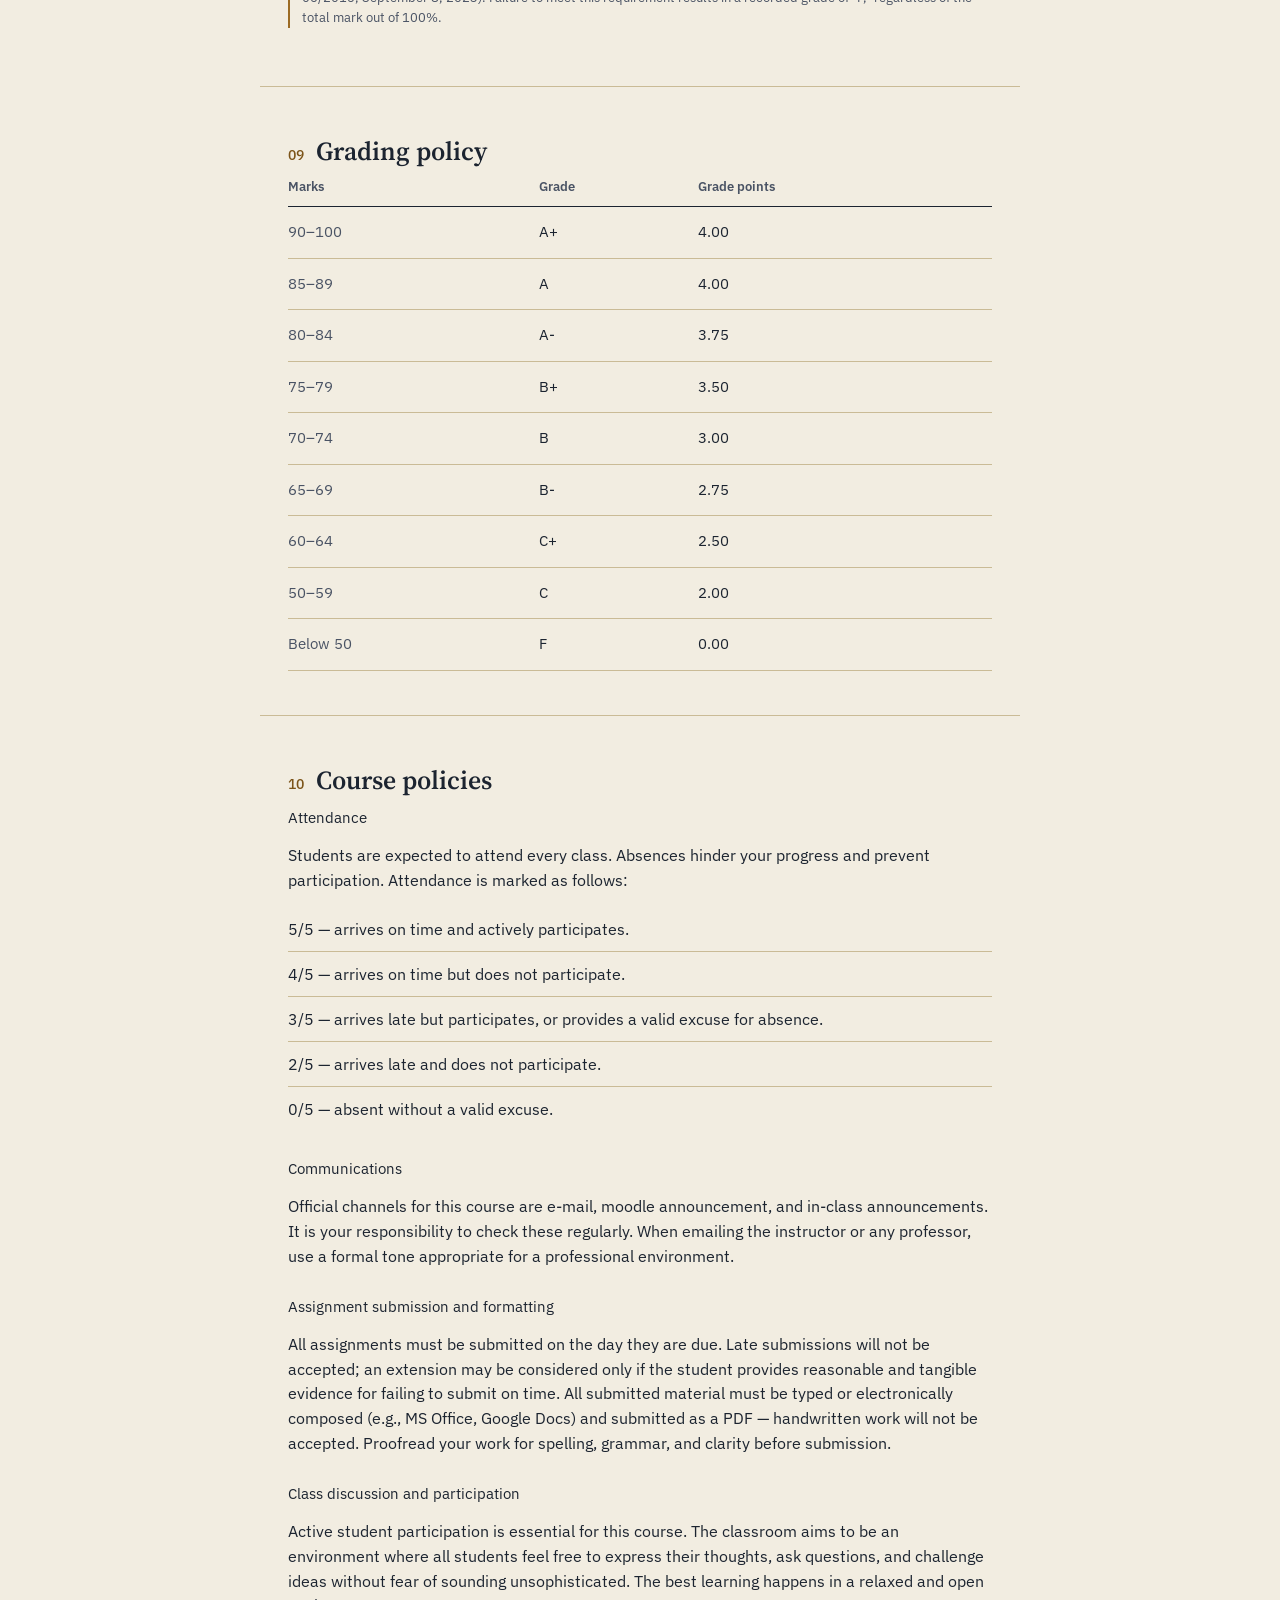
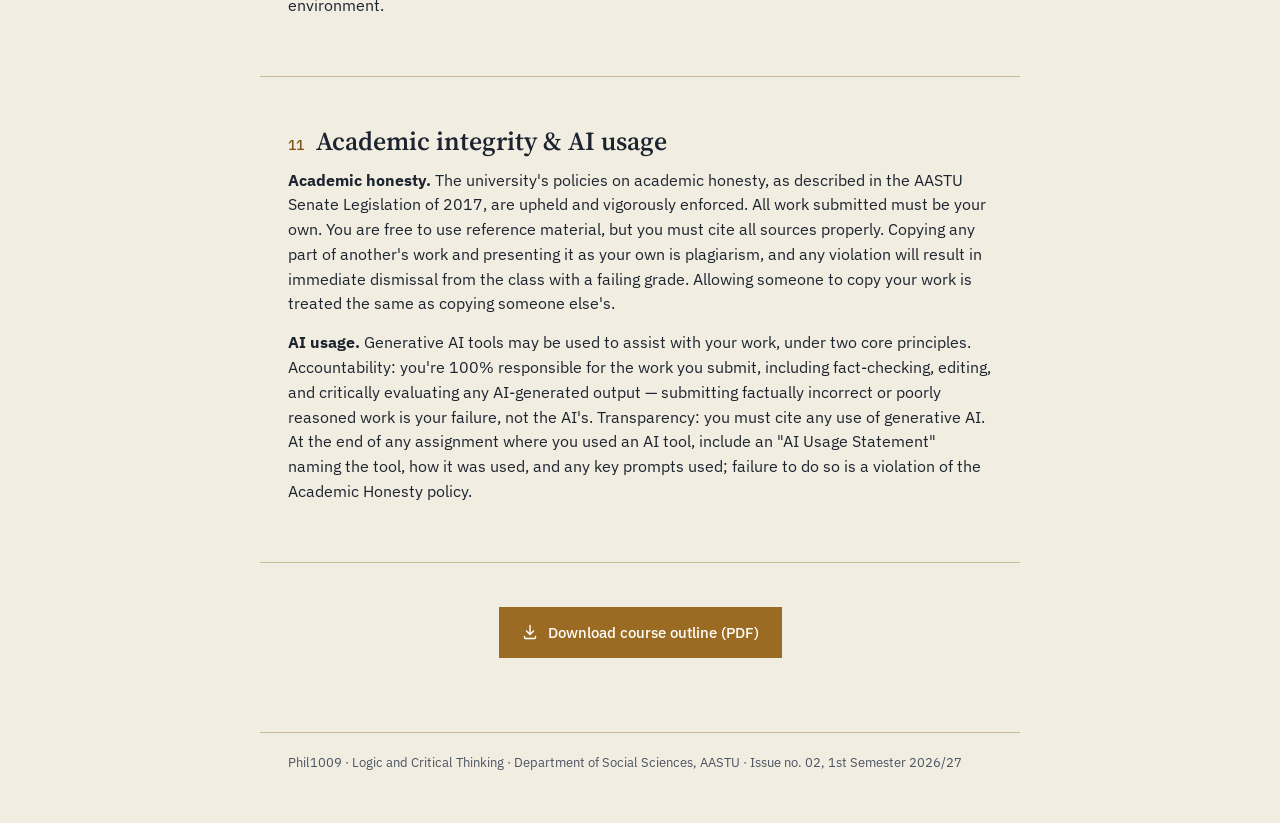
==== commit 04fc5a99: "update project" ====
--- a/index.html
+++ b/index.html
@@ -347,7 +347,7 @@
 
     <div style="margin-bottom: 26px;">
       <p class="tag" style="font-size: 15px;">Communications</p>
-      <p>Official channels for this course are e-mail, Canvas messaging, and in-class announcements. It is your responsibility to check these regularly. When emailing the instructor or any professor, use a formal tone appropriate for a professional environment.</p>
+      <p>Official channels for this course are e-mail, moodle announcement, and in-class announcements. It is your responsibility to check these regularly. When emailing the instructor or any professor, use a formal tone appropriate for a professional environment.</p>
     </div>
 
     <div style="margin-bottom: 26px;">
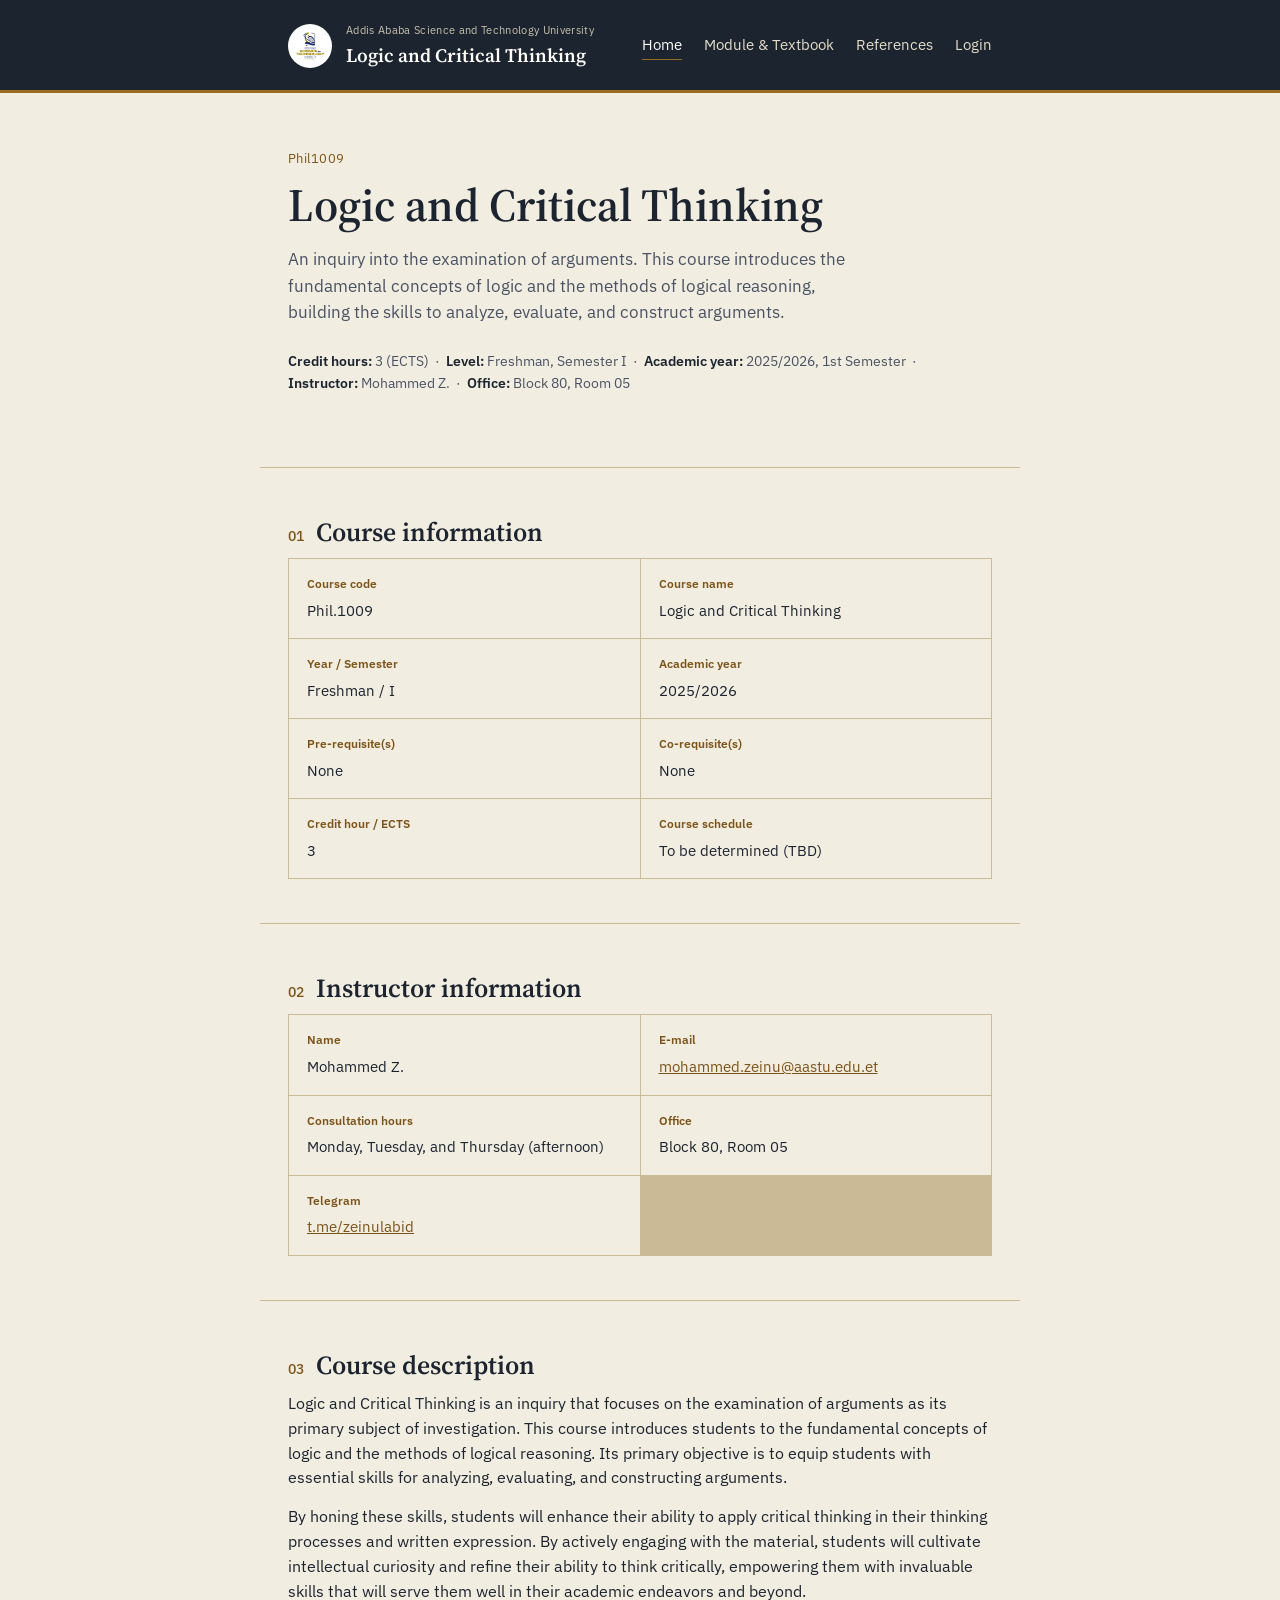
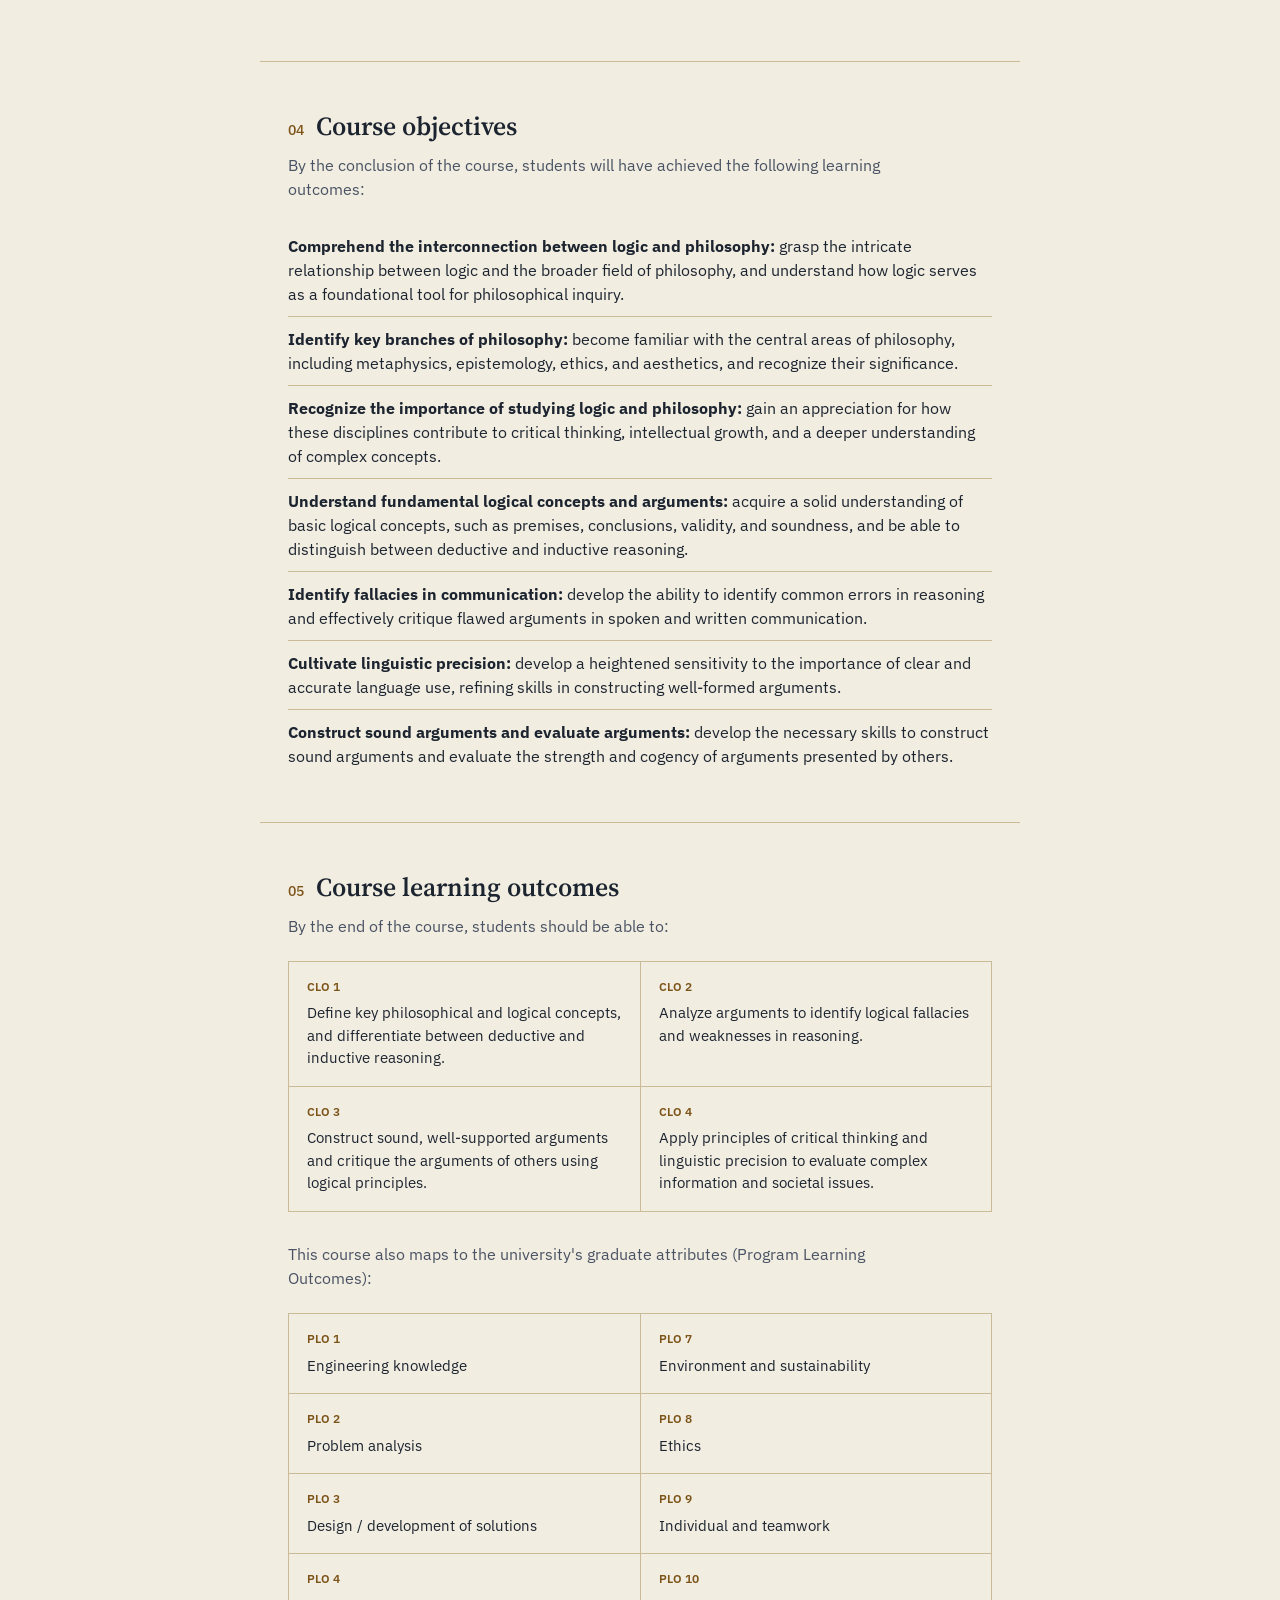
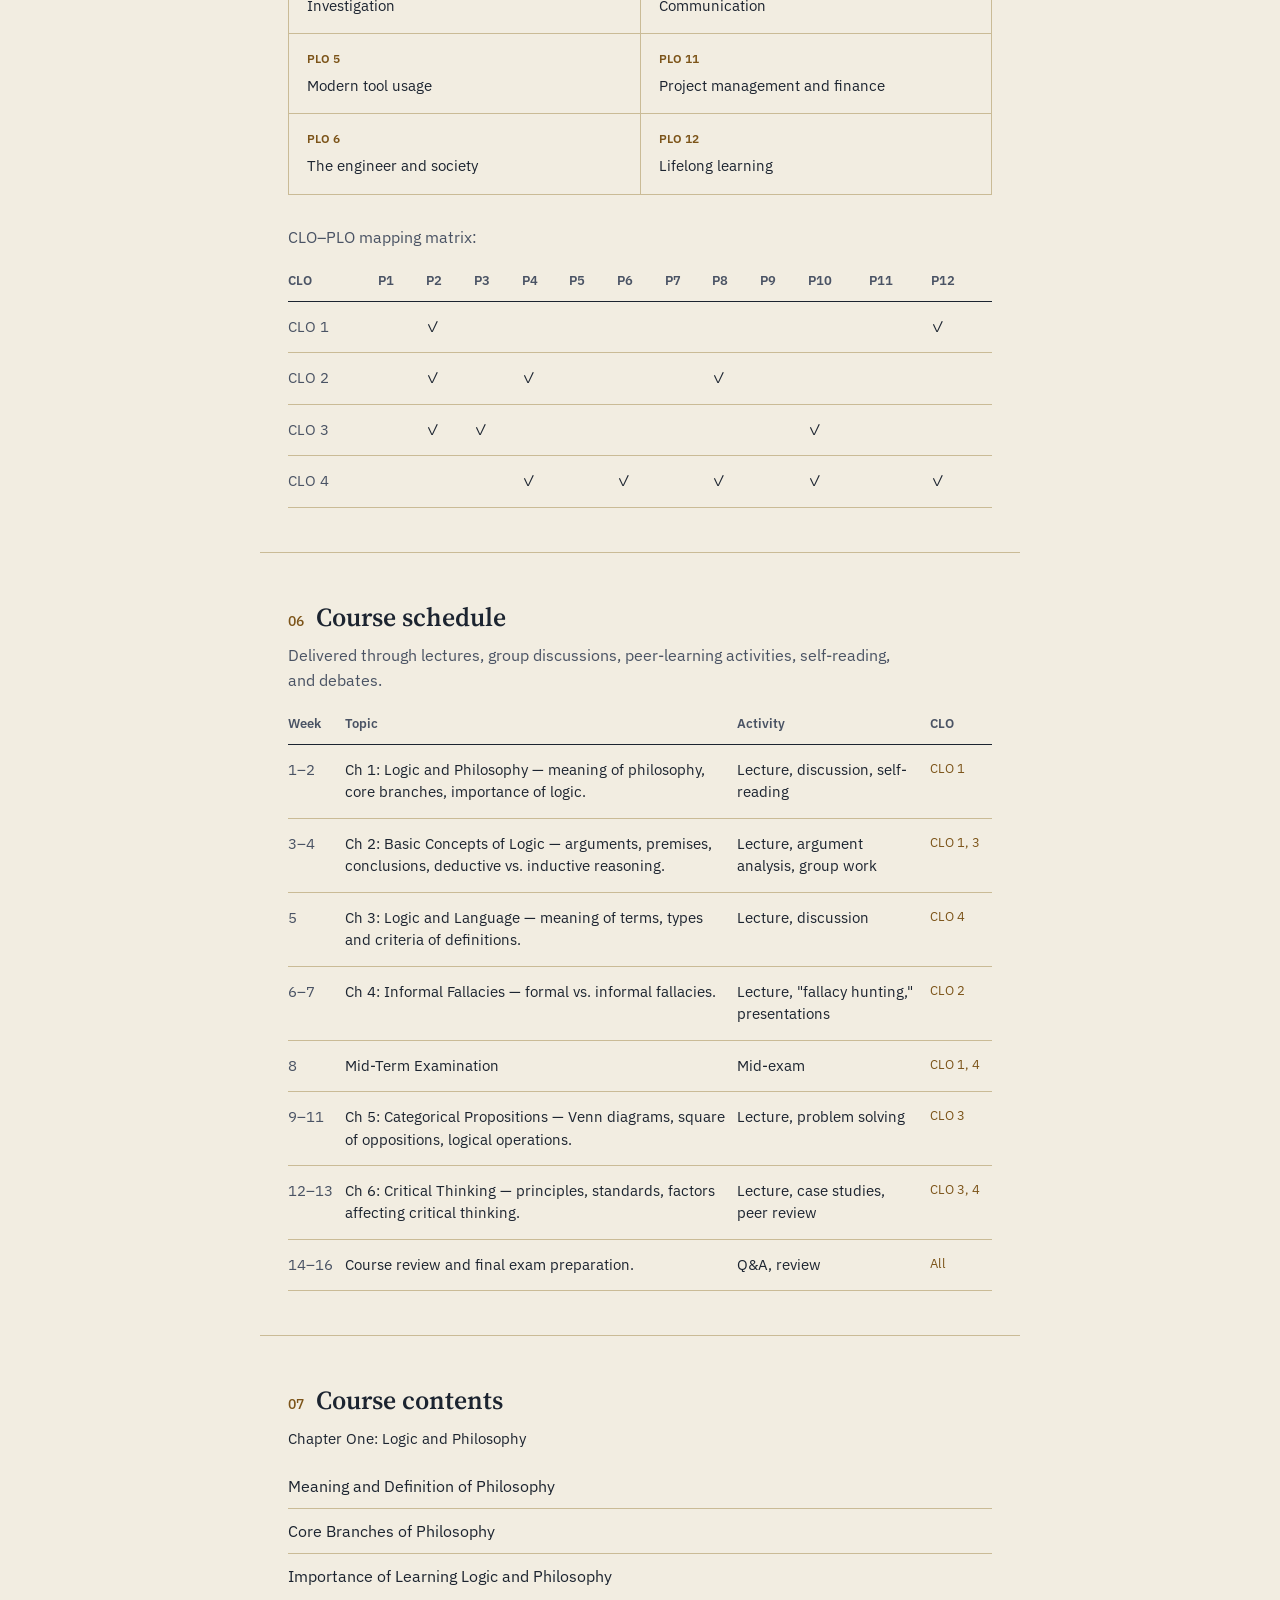
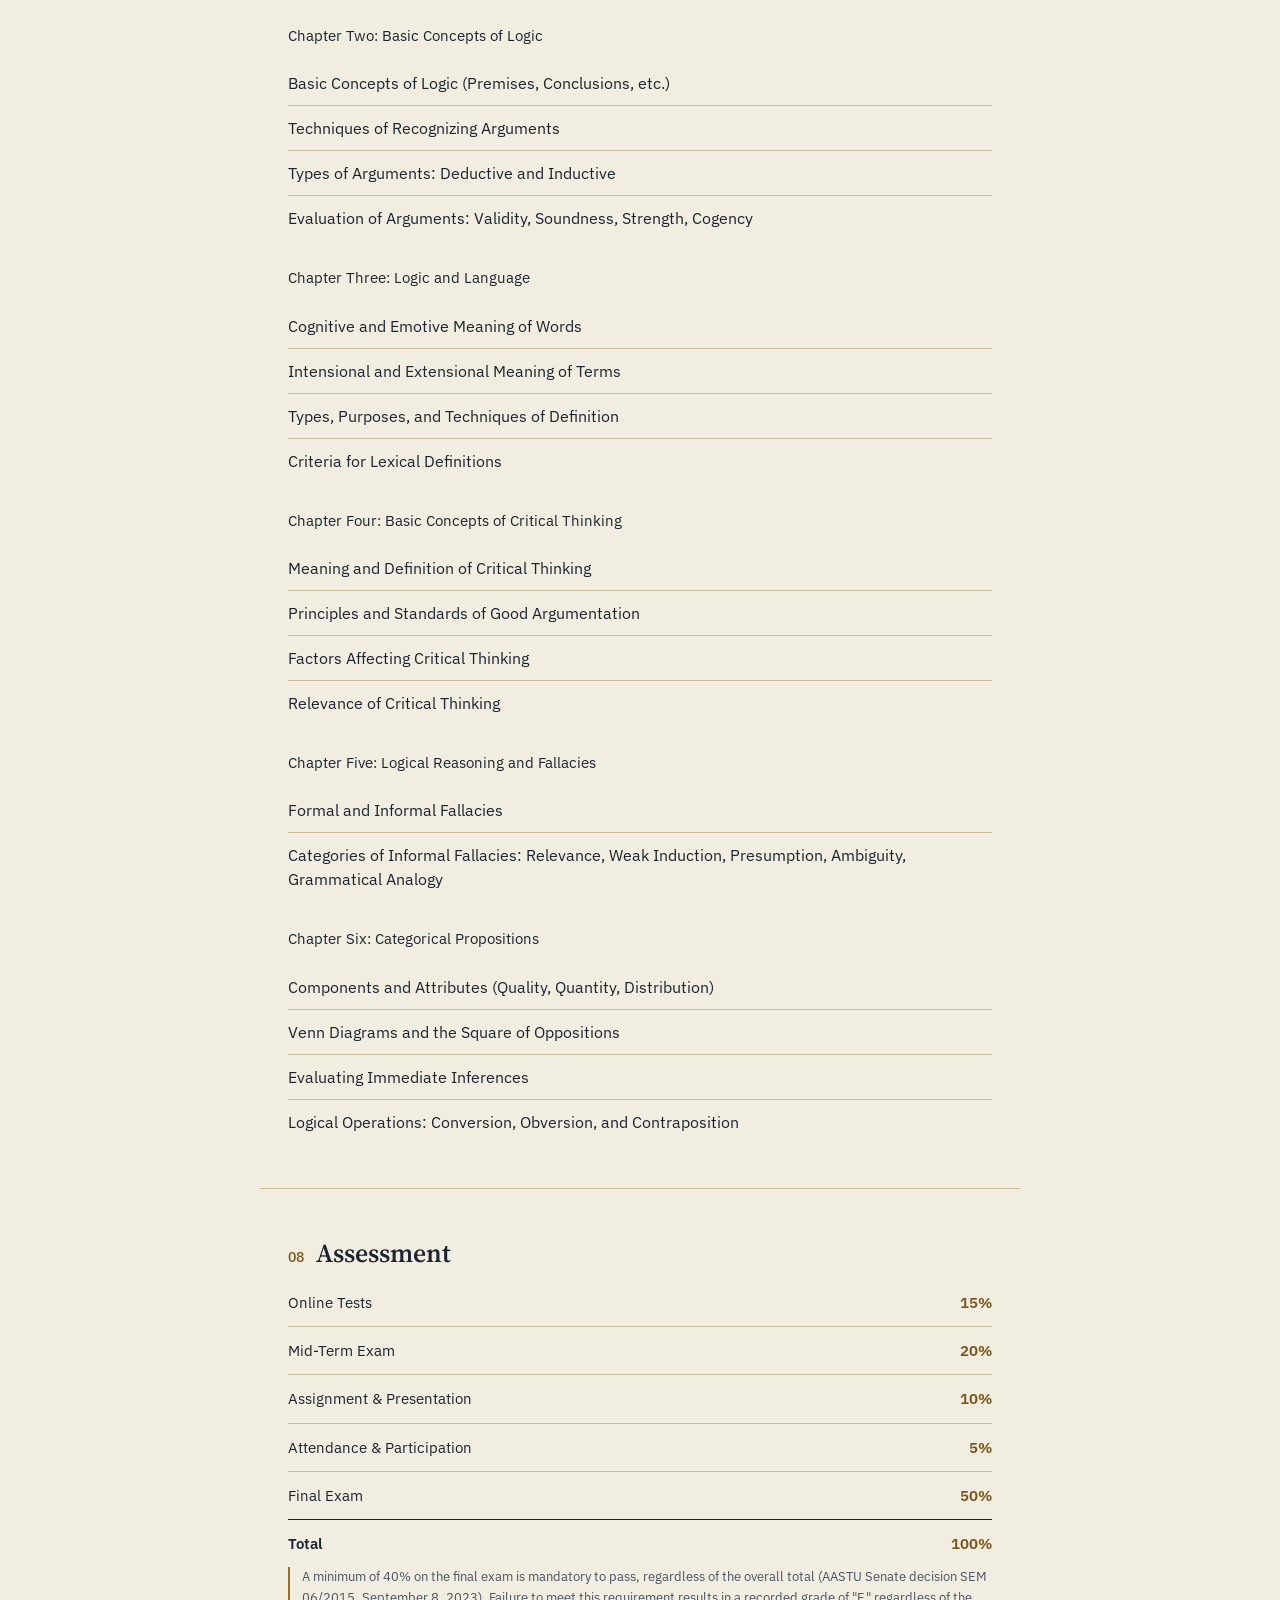
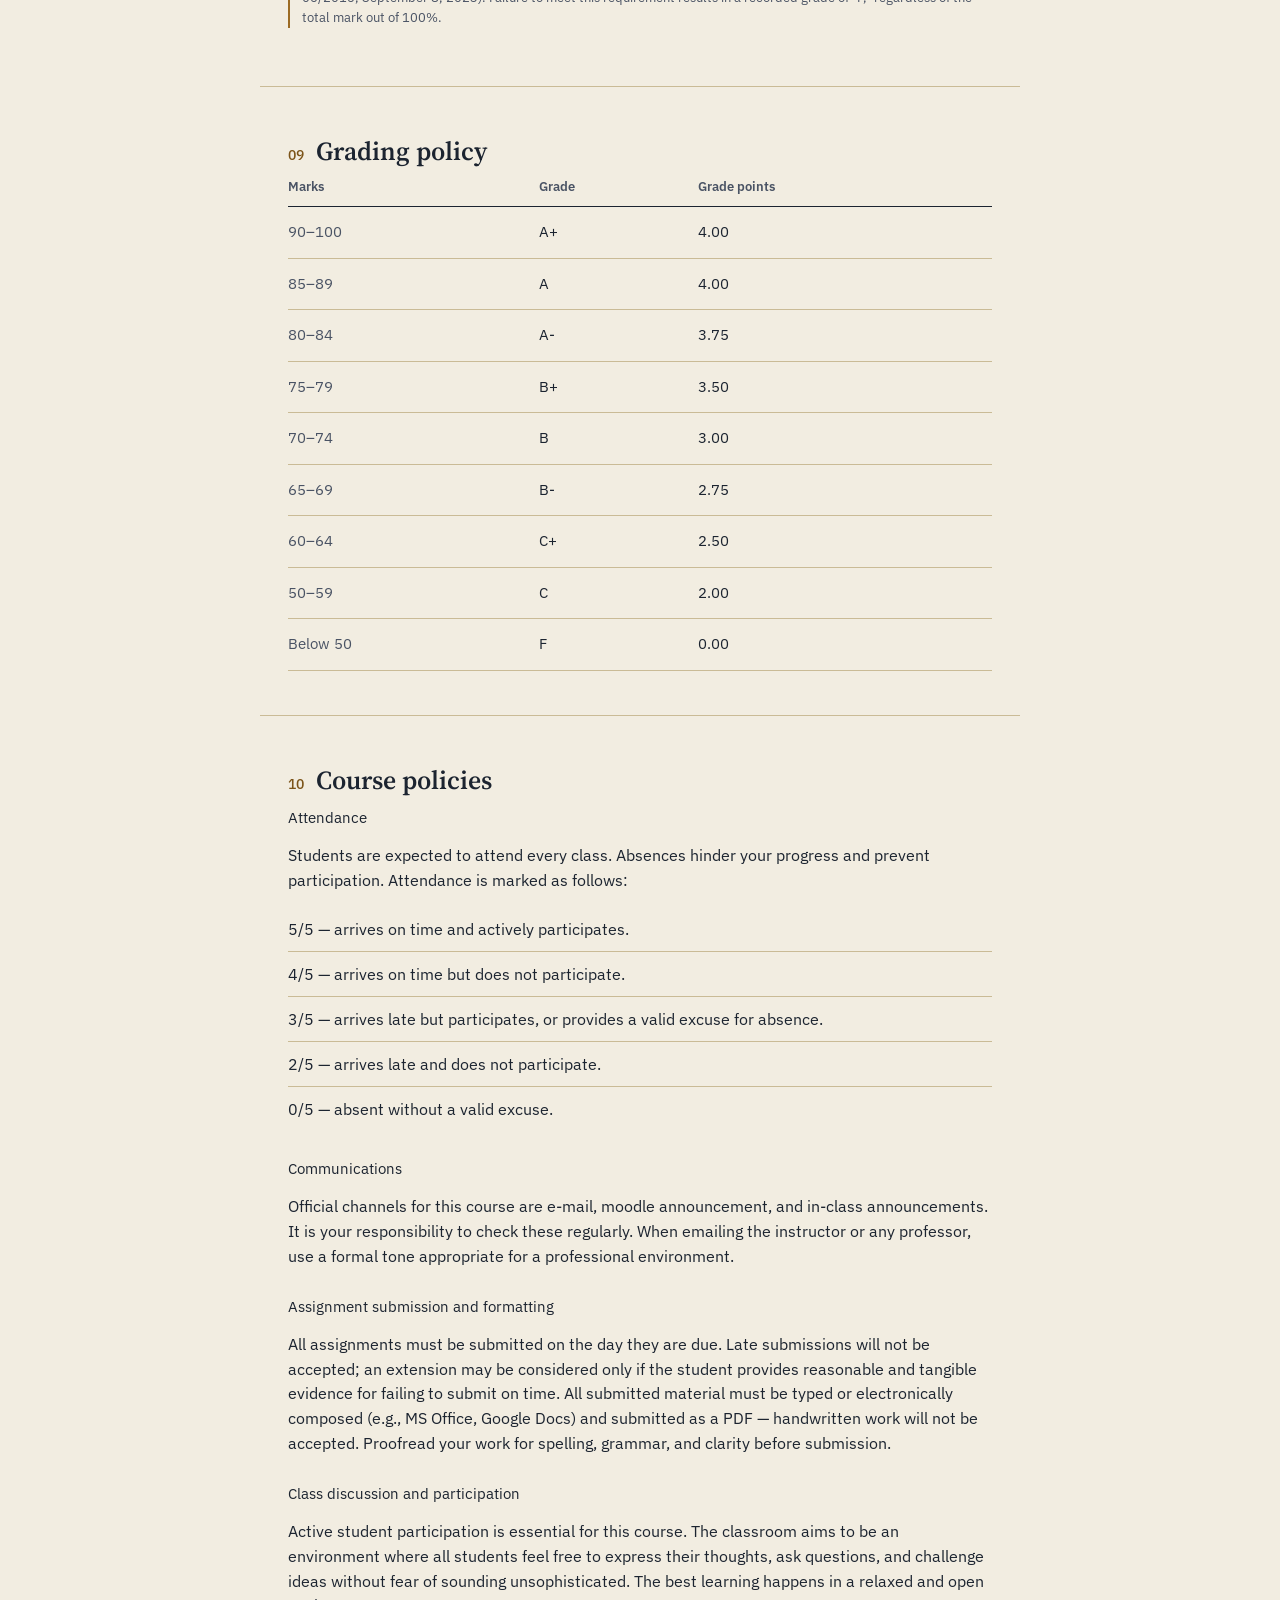
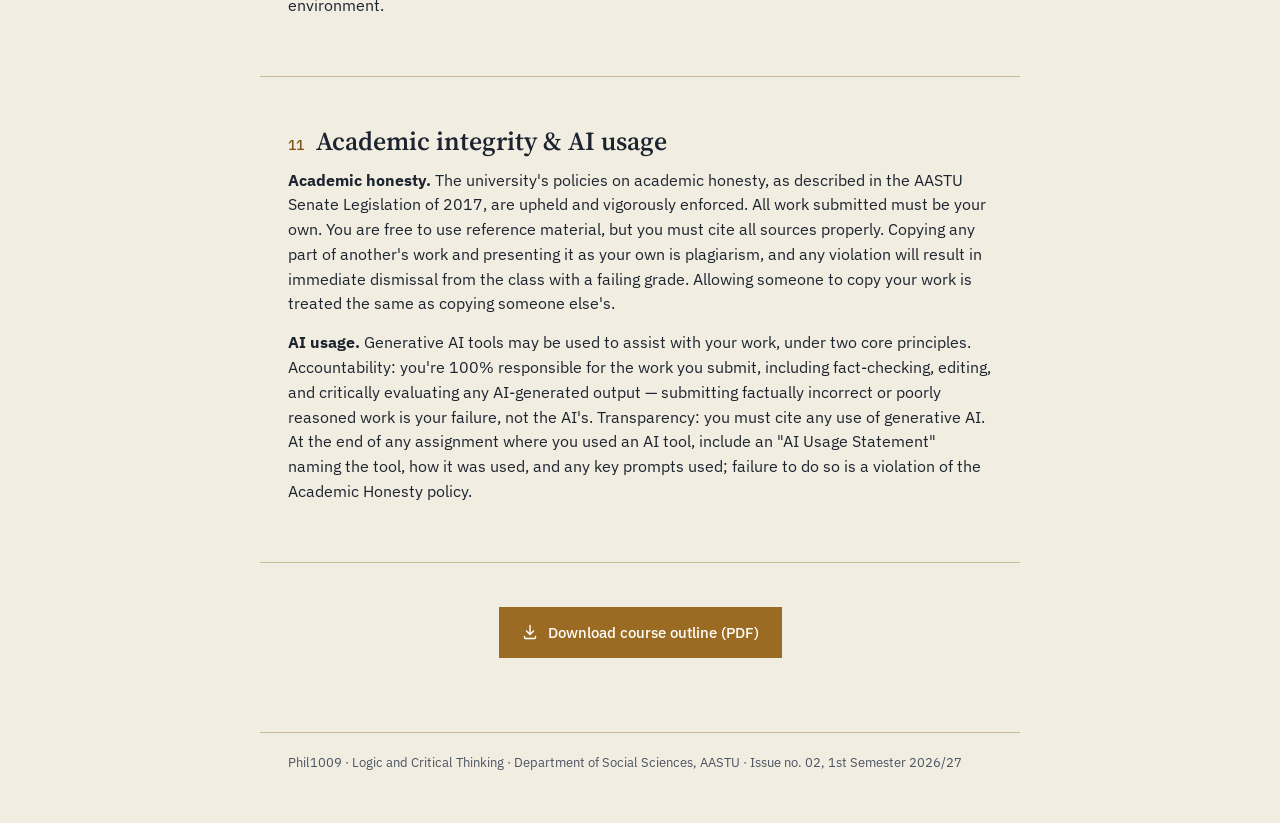
==== commit 1b582cab: "project update" ====
--- a/index.html
+++ b/index.html
@@ -226,10 +226,10 @@
           <tr><td class="wk">1–2</td><td>Ch 1: Logic and Philosophy — meaning of philosophy, core branches, importance of logic.</td><td>Lecture, discussion, self-reading</td><td class="clo">CLO 1</td></tr>
           <tr><td class="wk">3–4</td><td>Ch 2: Basic Concepts of Logic — arguments, premises, conclusions, deductive vs. inductive reasoning.</td><td>Lecture, argument analysis, group work</td><td class="clo">CLO 1, 3</td></tr>
           <tr><td class="wk">5</td><td>Ch 3: Logic and Language — meaning of terms, types and criteria of definitions.</td><td>Lecture, discussion</td><td class="clo">CLO 4</td></tr>
-          <tr><td class="wk">6–7</td><td>Ch 4: Basic Concepts of Critical Thinking — principles, standards, factors affecting critical thinking.</td><td>Lecture, case studies, peer review</td><td class="clo">CLO 3, 4</td></tr>
+          <tr><td class="wk">6–7</td><td>Ch 4: Informal Fallacies — formal vs. informal fallacies.</td><td>Lecture, "fallacy hunting," presentations</td><td class="clo">CLO 2</td></tr>
           <tr><td class="wk">8</td><td>Mid-Term Examination</td><td>Mid-exam</td><td class="clo">CLO 1, 4</td></tr>
-          <tr><td class="wk">9–11</td><td>Ch 5: Logical Reasoning and Fallacies — formal vs. informal fallacies.</td><td>Lecture, "fallacy hunting," presentations</td><td class="clo">CLO 2</td></tr>
-          <tr><td class="wk">12–13</td><td>Ch 6: Categorical Propositions — Venn diagrams, square of oppositions, logical operations.</td><td>Lecture, problem solving</td><td class="clo">CLO 3</td></tr>
+          <tr><td class="wk">9–11</td><td>Ch 5: Categorical Propositions — Venn diagrams, square of oppositions, logical operations.</td><td>Lecture, problem solving</td><td class="clo">CLO 3</td></tr>
+          <tr><td class="wk">12–13</td><td>Ch 6: Critical Thinking — principles, standards, factors affecting critical thinking.</td><td>Lecture, case studies, peer review</td><td class="clo">CLO 3, 4</td></tr>
           <tr><td class="wk">14–16</td><td>Course review and final exam preparation.</td><td>Q&amp;A, review</td><td class="clo">All</td></tr>
         </tbody>
       </table>
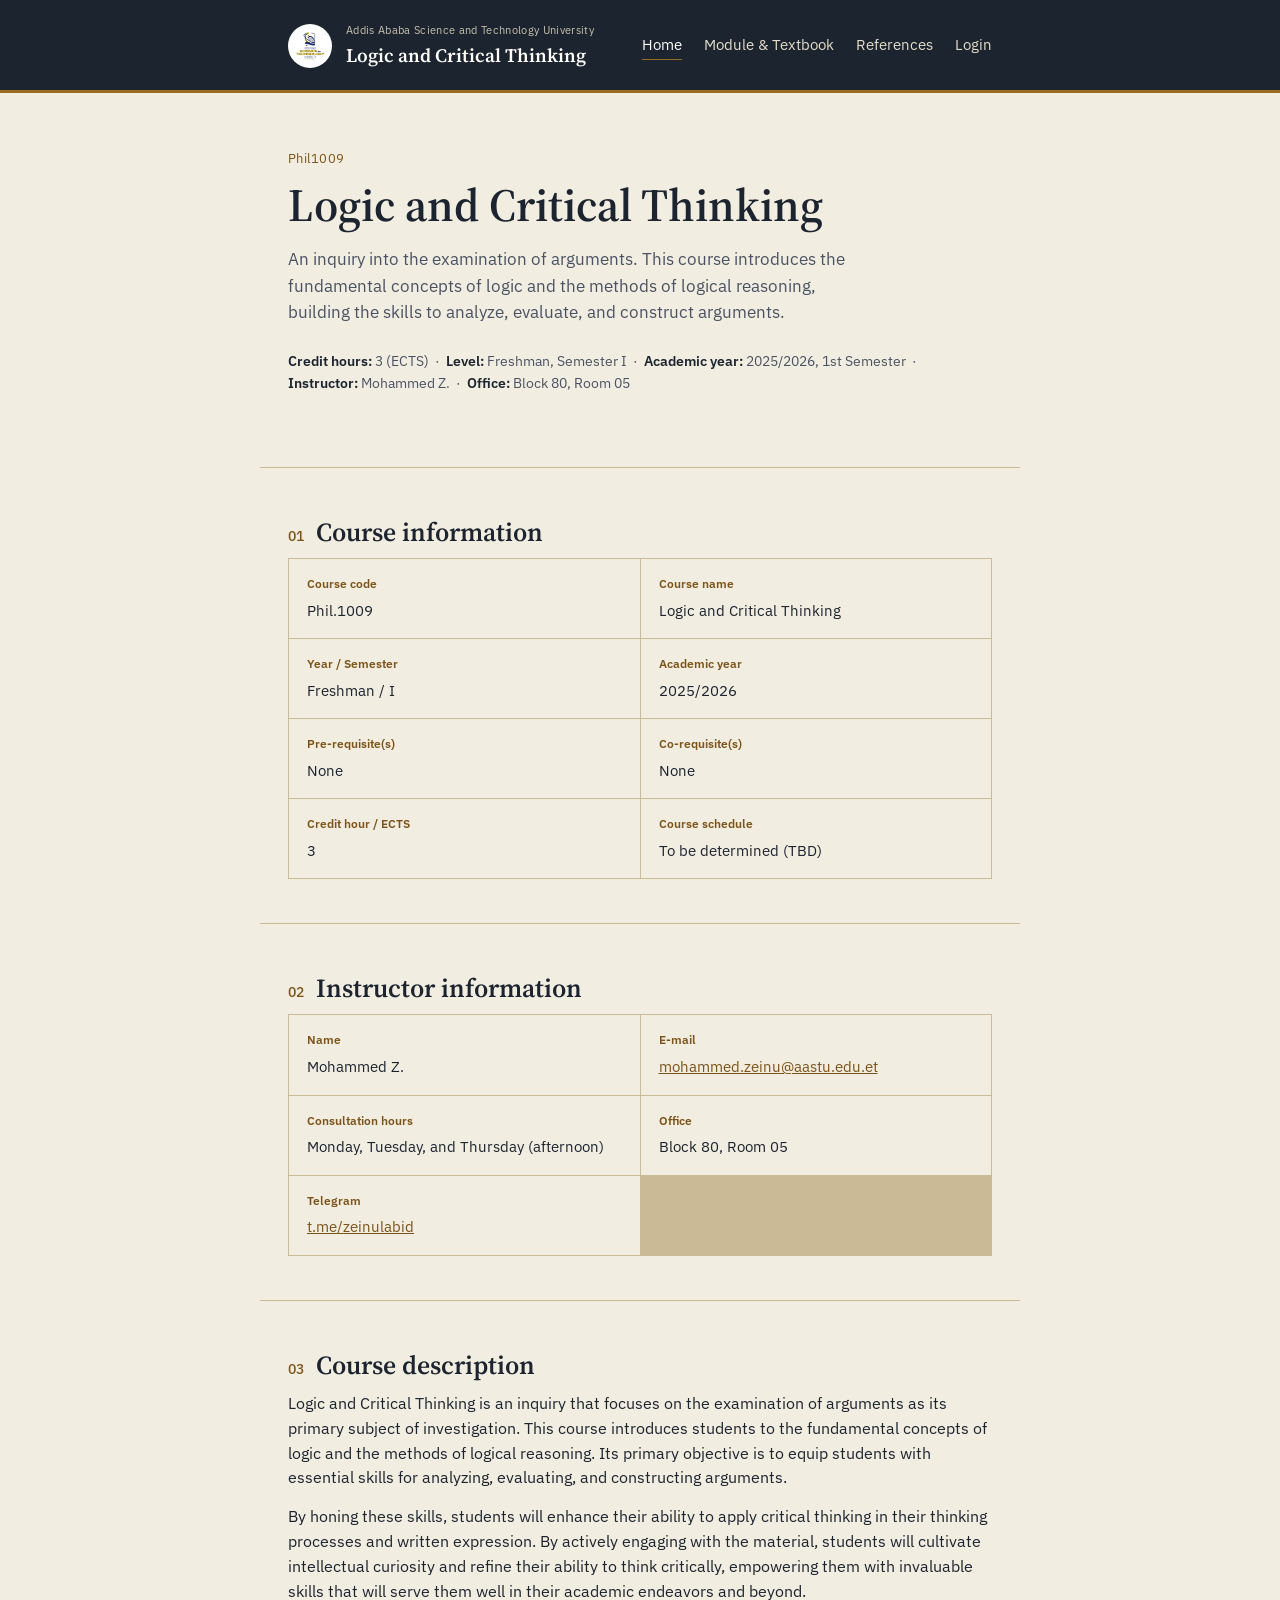
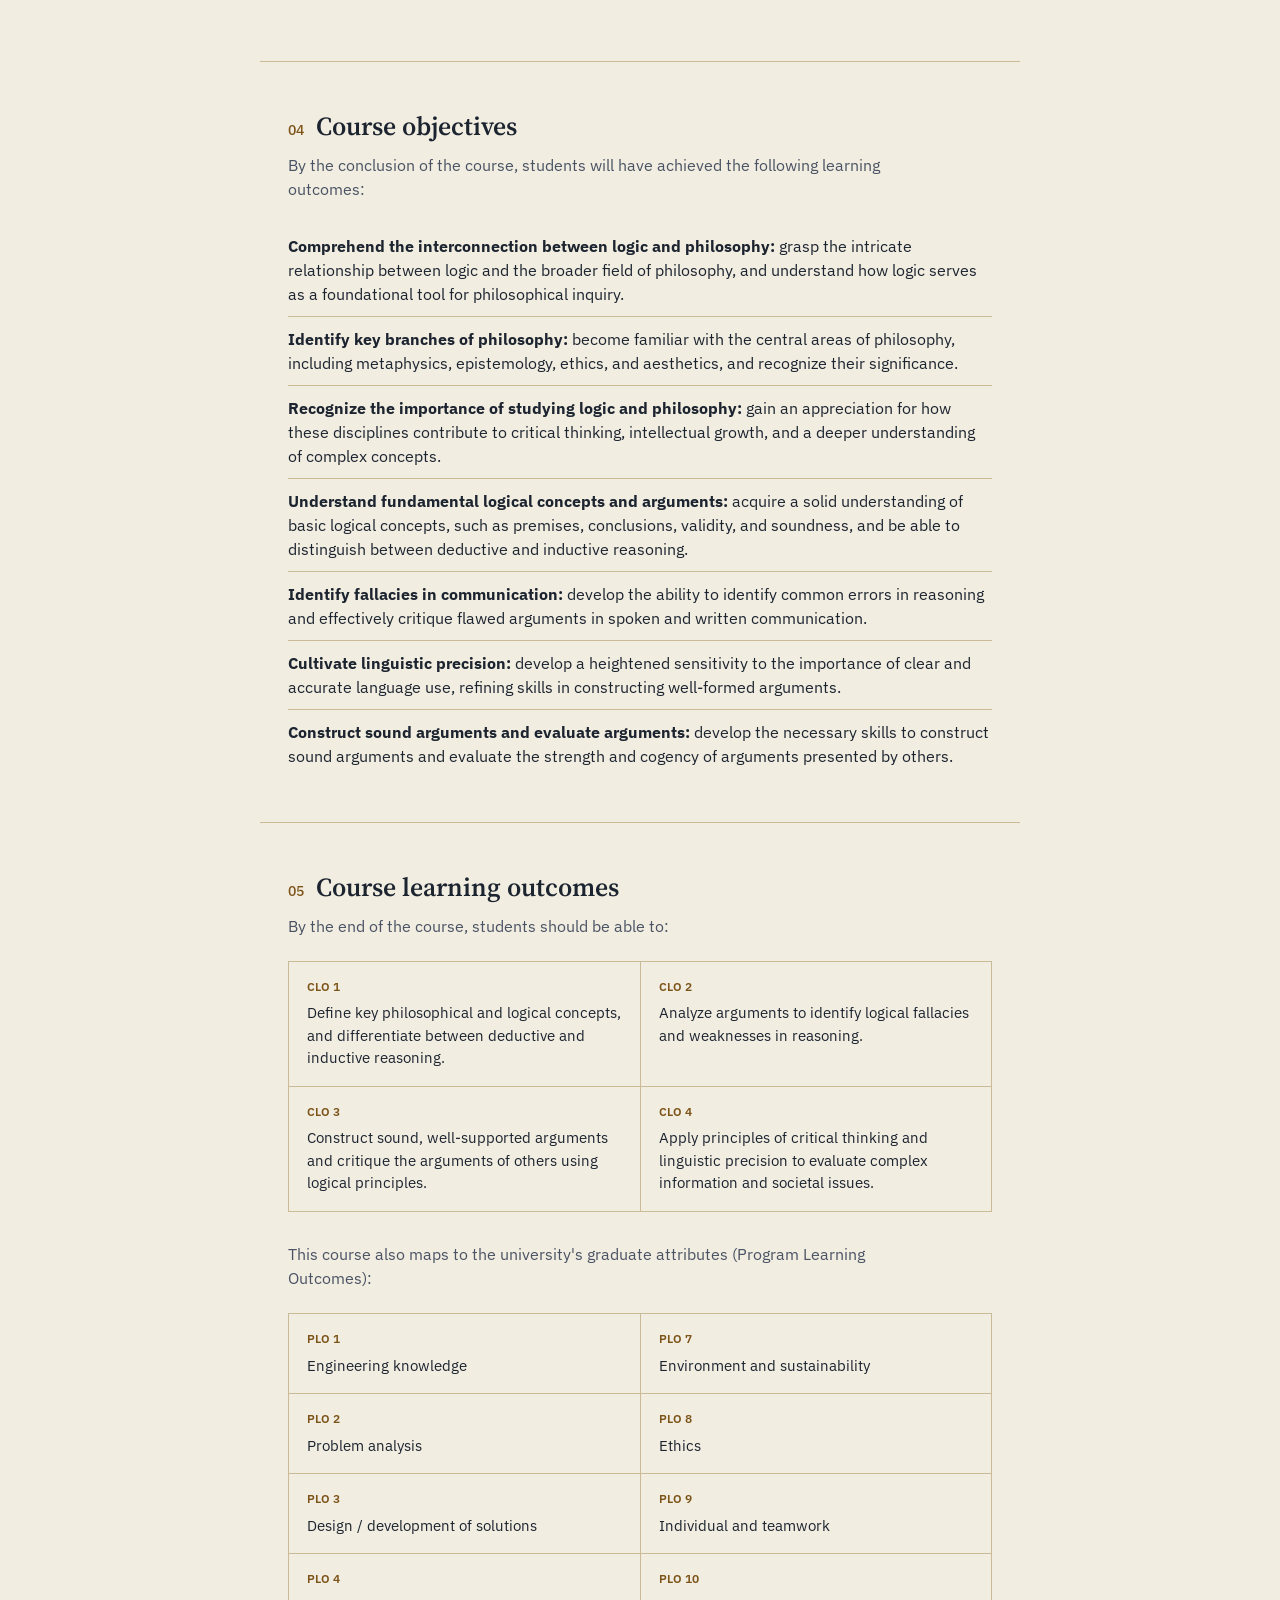
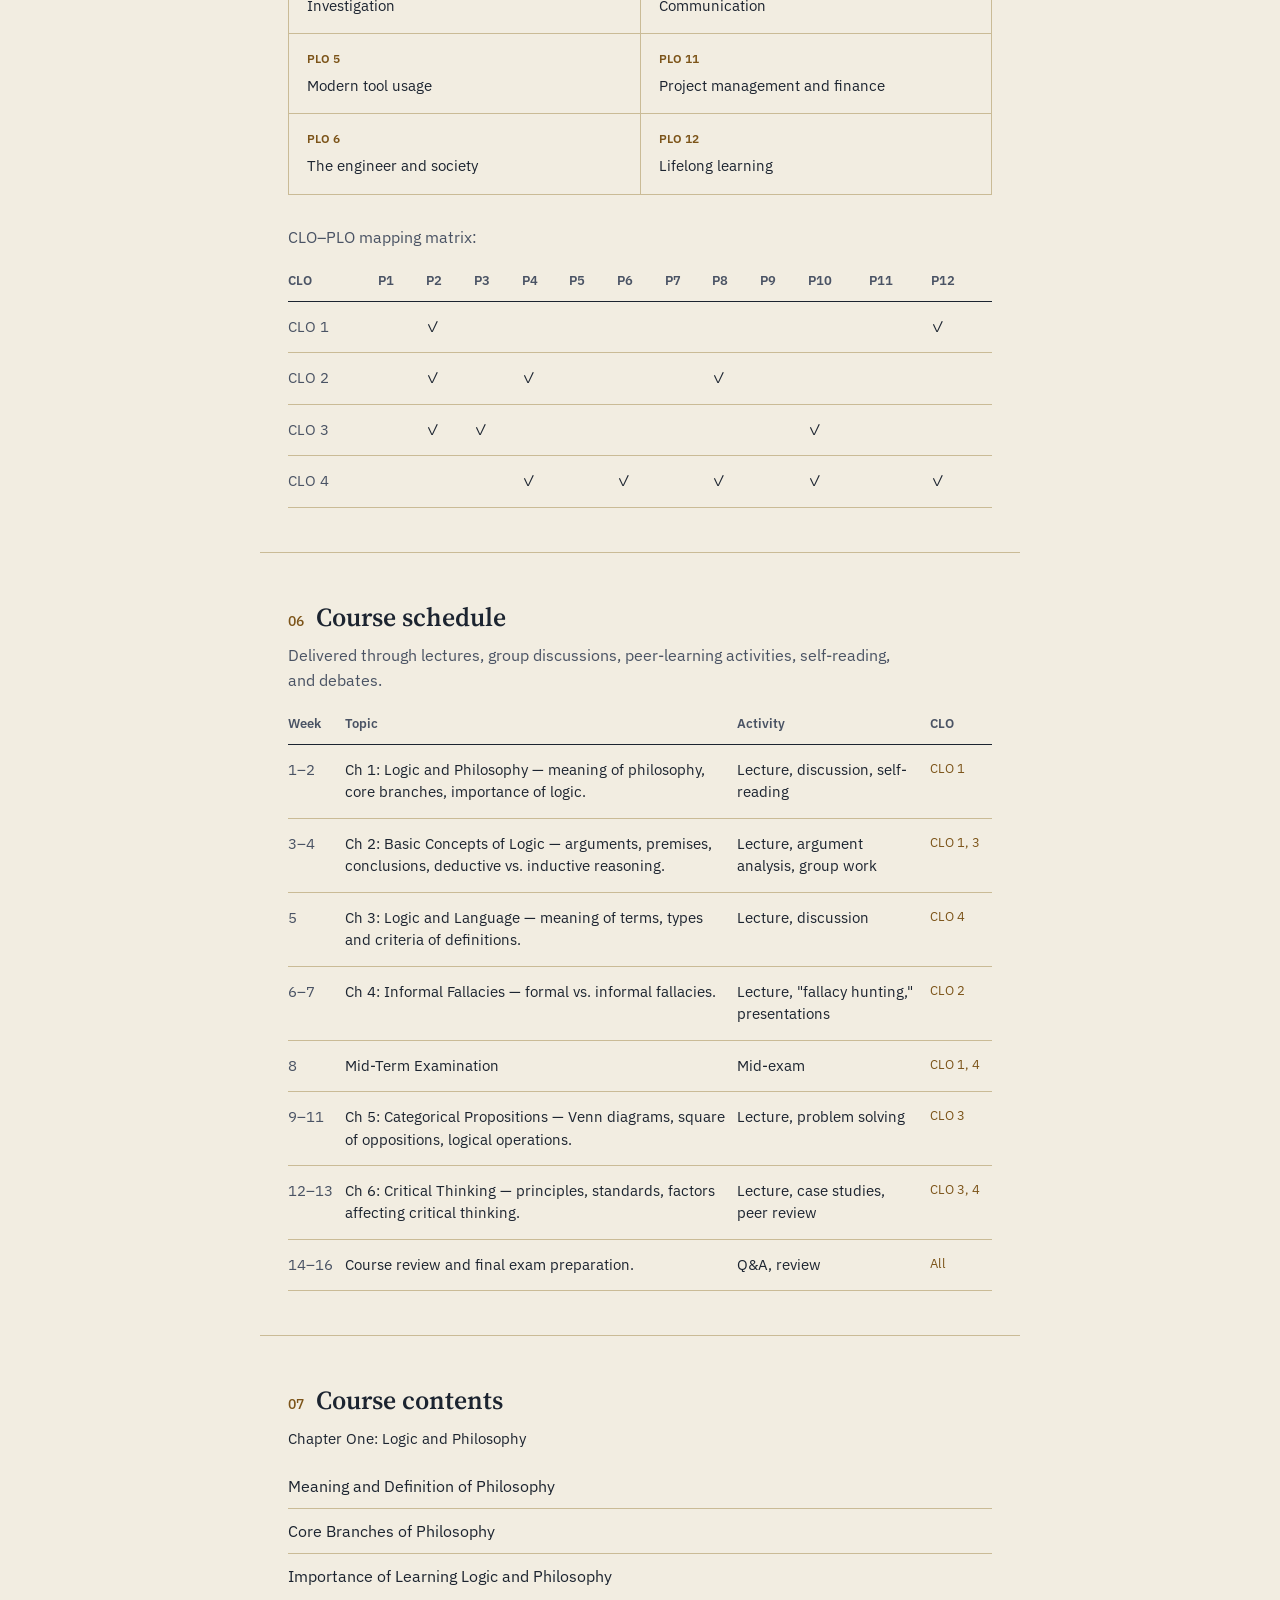
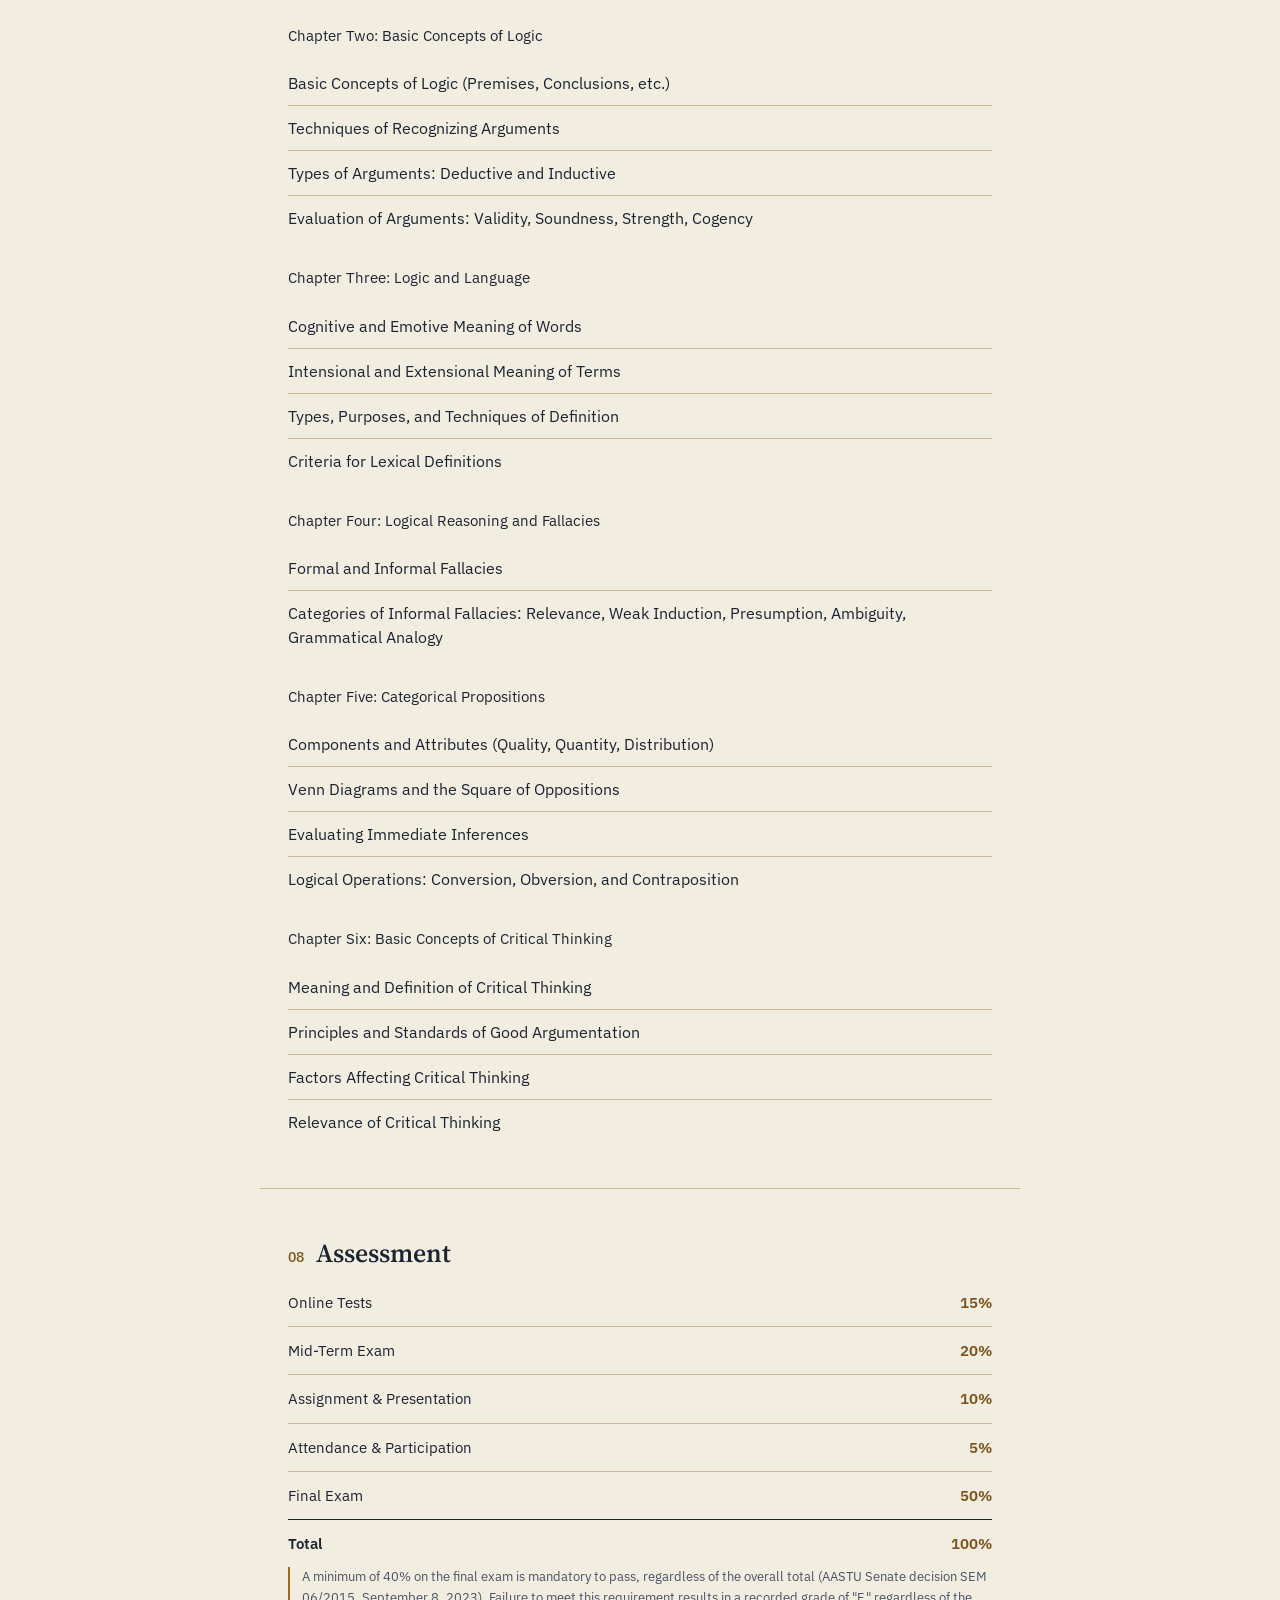
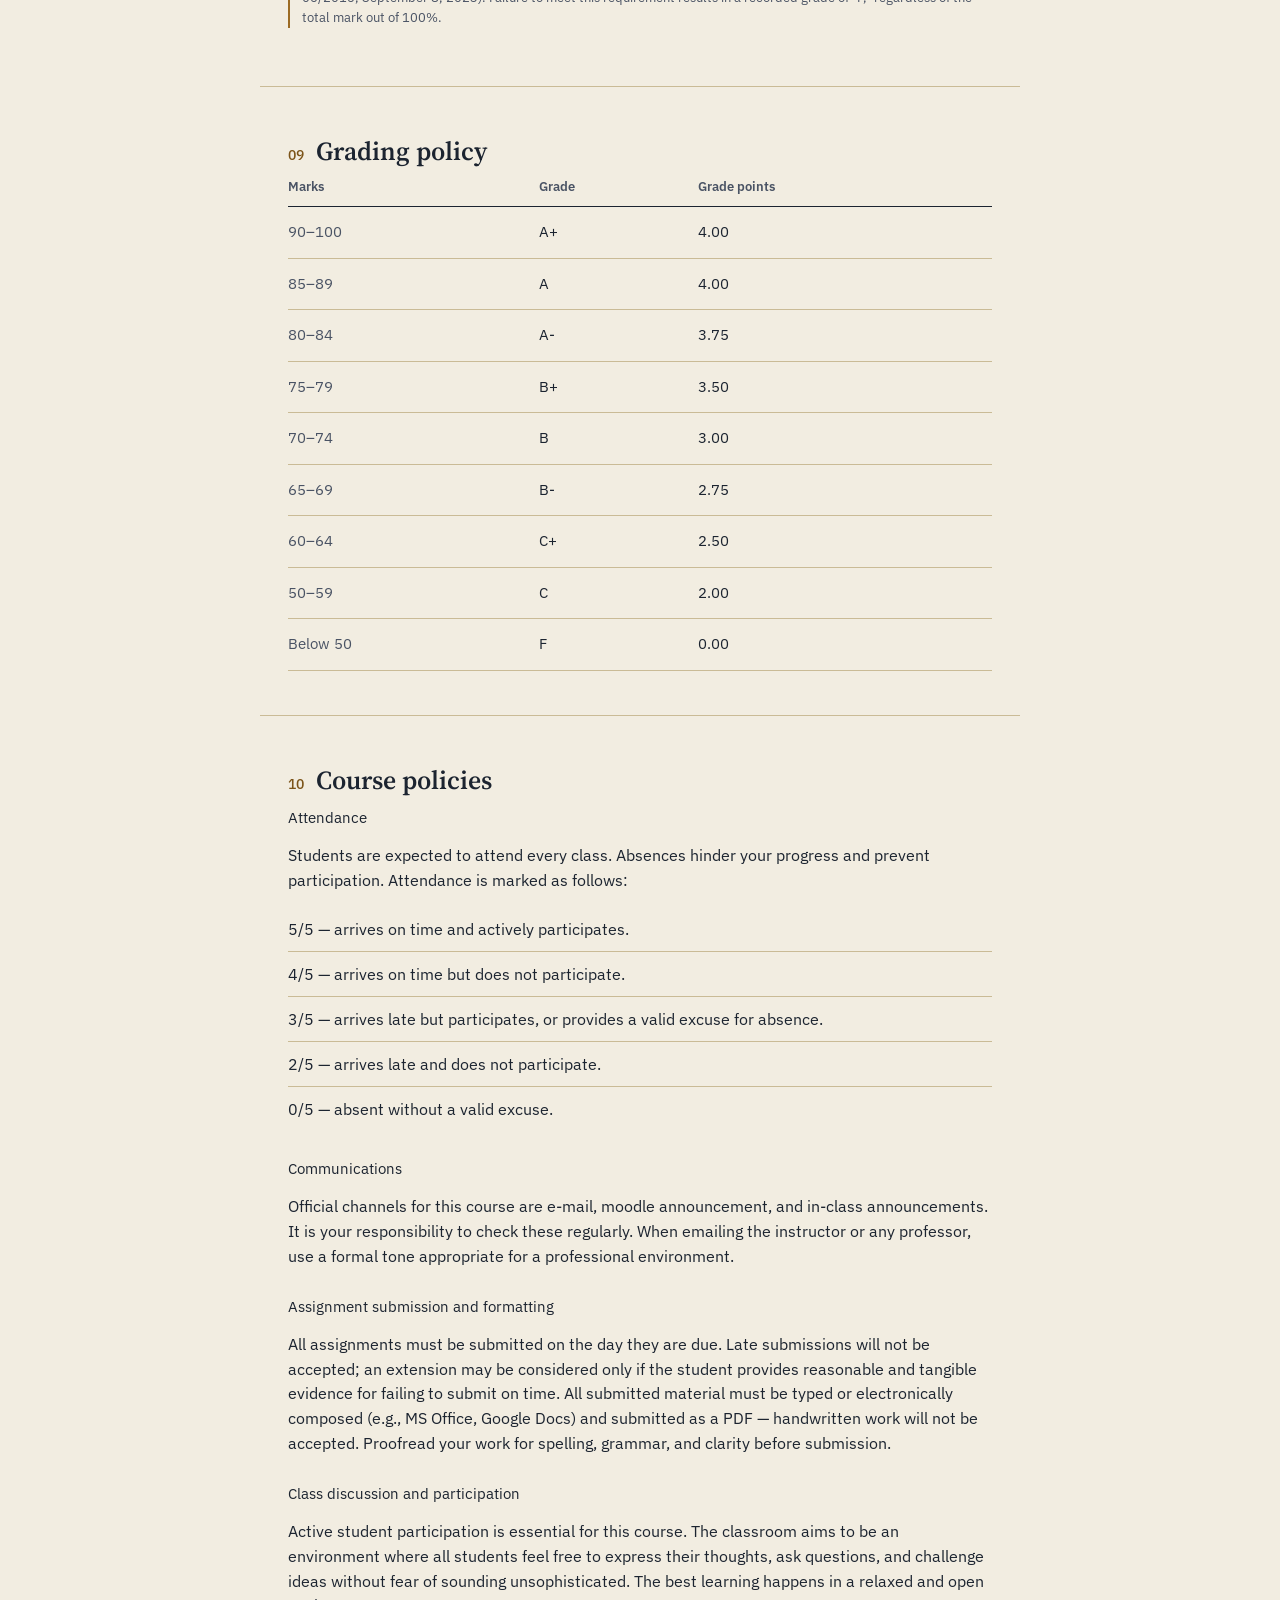
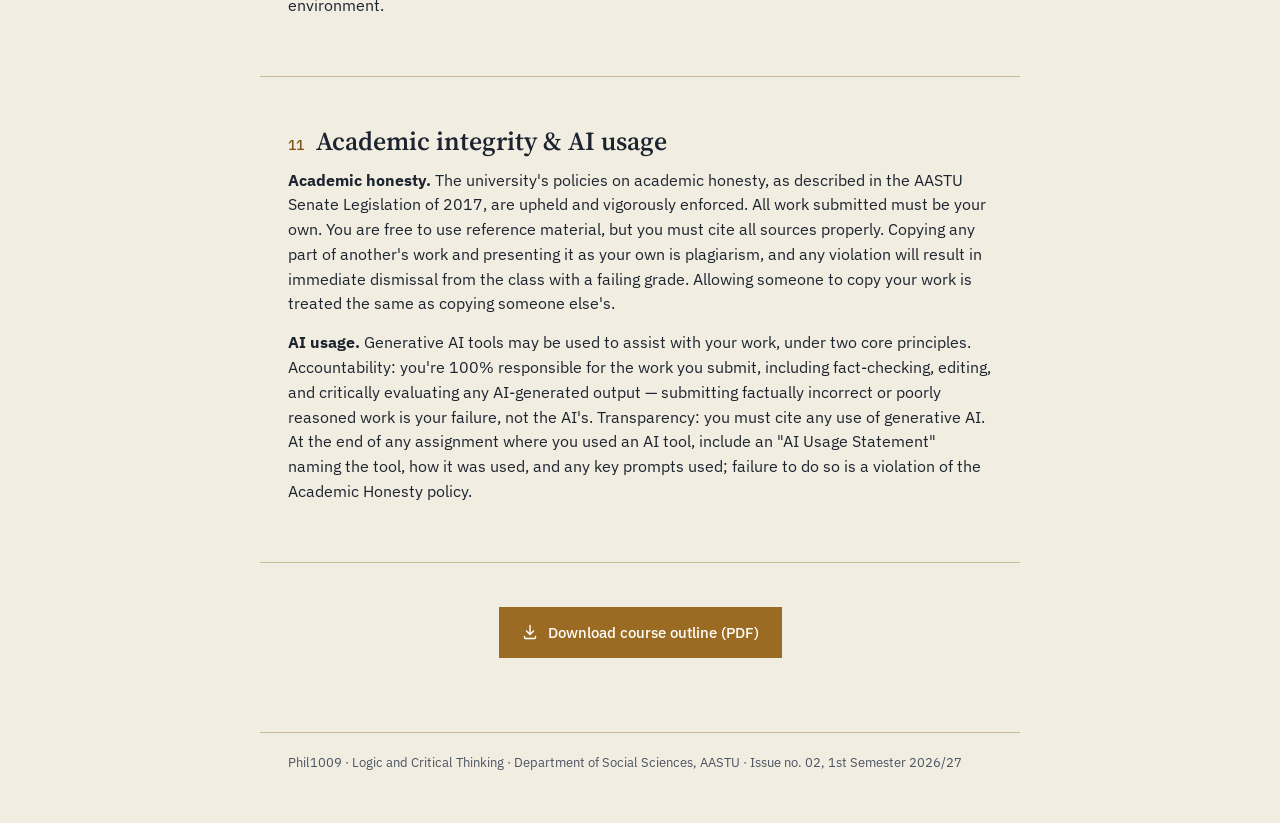
==== commit eb843554: "project update" ====
--- a/index.html
+++ b/index.html
@@ -269,30 +269,30 @@
     </div>
 
     <div style="margin-bottom: 26px;">
-      <p class="tag" style="font-size: 15px;">Chapter Four: Basic Concepts of Critical Thinking</p>
+      <p class="tag" style="font-size: 15px;">Chapter Four: Logical Reasoning and Fallacies</p>
+      <ul class="plain">
+        <li>Formal and Informal Fallacies</li>
+        <li>Categories of Informal Fallacies: Relevance, Weak Induction, Presumption, Ambiguity, Grammatical Analogy</li>
+      </ul>
+    </div>
+
+    <div style="margin-bottom: 26px;">
+      <p class="tag" style="font-size: 15px;">Chapter Five: Categorical Propositions</p>
+      <ul class="plain">
+        <li>Components and Attributes (Quality, Quantity, Distribution)</li>
+        <li>Venn Diagrams and the Square of Oppositions</li>
+        <li>Evaluating Immediate Inferences</li>
+        <li>Logical Operations: Conversion, Obversion, and Contraposition</li>
+      </ul>
+    </div>
+
+    <div>
+      <p class="tag" style="font-size: 15px;">Chapter Six: Basic Concepts of Critical Thinking</p>
       <ul class="plain">
         <li>Meaning and Definition of Critical Thinking</li>
         <li>Principles and Standards of Good Argumentation</li>
         <li>Factors Affecting Critical Thinking</li>
         <li>Relevance of Critical Thinking</li>
-      </ul>
-    </div>
-
-    <div style="margin-bottom: 26px;">
-      <p class="tag" style="font-size: 15px;">Chapter Five: Logical Reasoning and Fallacies</p>
-      <ul class="plain">
-        <li>Formal and Informal Fallacies</li>
-        <li>Categories of Informal Fallacies: Relevance, Weak Induction, Presumption, Ambiguity, Grammatical Analogy</li>
-      </ul>
-    </div>
-
-    <div>
-      <p class="tag" style="font-size: 15px;">Chapter Six: Categorical Propositions</p>
-      <ul class="plain">
-        <li>Components and Attributes (Quality, Quantity, Distribution)</li>
-        <li>Venn Diagrams and the Square of Oppositions</li>
-        <li>Evaluating Immediate Inferences</li>
-        <li>Logical Operations: Conversion, Obversion, and Contraposition</li>
       </ul>
     </div>
   </section>
